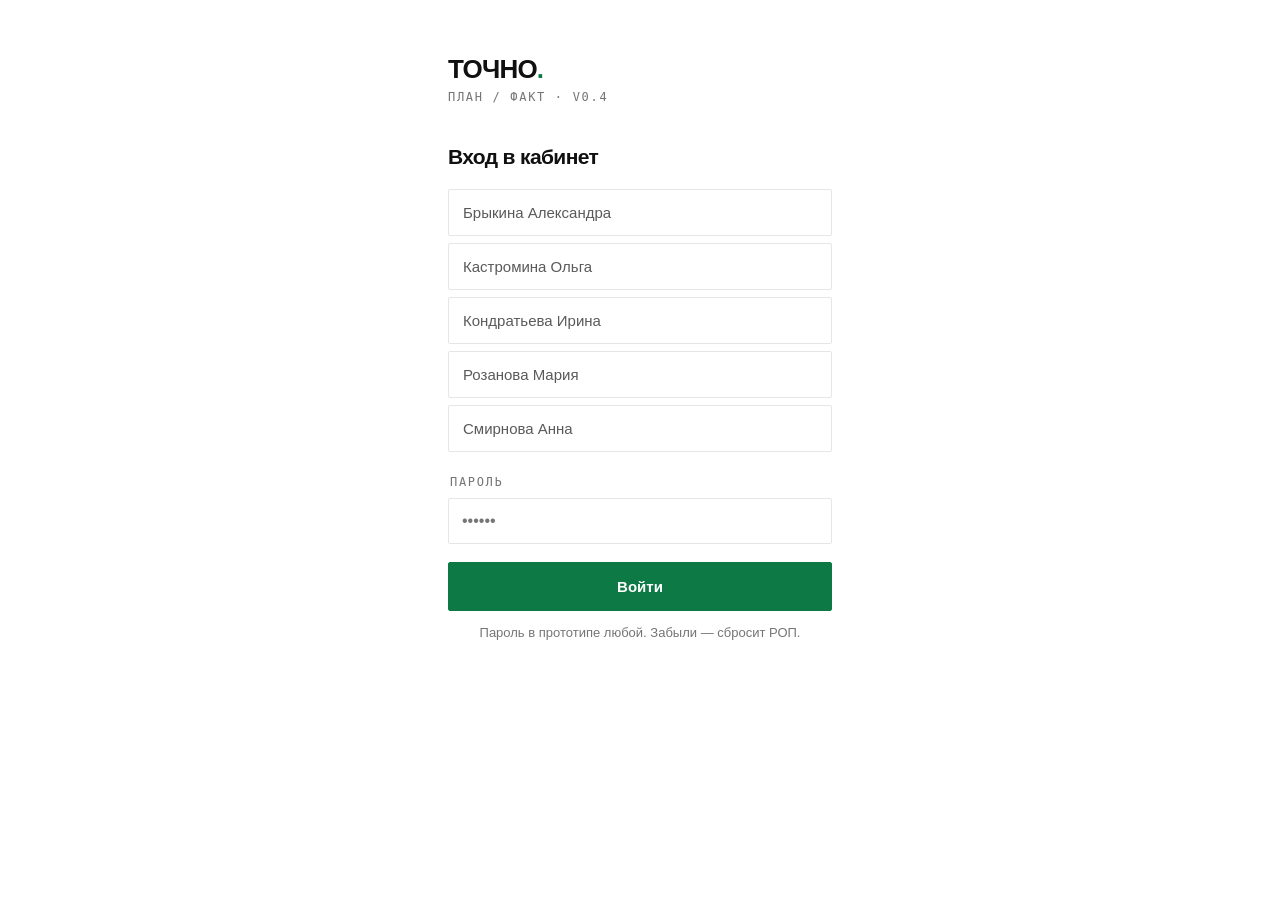
==== agent.html @ 998774cd "Update agent.html" ====
<!DOCTYPE html>
<html lang="ru">
<head>
<meta charset="utf-8">
<meta name="viewport" content="width=device-width, initial-scale=1, viewport-fit=cover">
<meta name="color-scheme" content="light">
<meta http-equiv="Cache-Control" content="no-store, no-cache, must-revalidate">
<title>ТОЧНО. — Кабинет агента</title>
<style>
:root{
  color-scheme:light;
  --ink:#101010; --ink-2:#5A5A5A; --mute:#757575;
  --line:#E6E6E6; --paper:#FFFFFF; --card:#FFFFFF;
  --surface:#FAFAFA; --surface-2:#F0F0F0;
  --dot:#0D7A46; --on-dot:#FFFFFF; --star:#8A6100; --red:#B3261E;
}
*{box-sizing:border-box;-webkit-tap-highlight-color:transparent}
html,body{margin:0;background:var(--paper);color:var(--ink);
  font-family:-apple-system,BlinkMacSystemFont,"SF Pro Text","Segoe UI",Roboto,"Helvetica Neue",Arial,sans-serif;
  font-size:16px;line-height:1.55}
button{font-family:inherit}
.app{max-width:560px;margin:0 auto;padding:14px 14px 150px}

.login{max-width:420px;margin:0 auto;padding:56px 18px}
.login .mark{font-size:26px;font-weight:600;letter-spacing:-.03em;margin-bottom:6px}
.login .mark i{font-style:normal;color:var(--dot)}
.login .sub{font-family:ui-monospace,Menlo,monospace;font-size:12px;letter-spacing:.14em;text-transform:uppercase;color:var(--mute);margin-bottom:34px}
.login h2{font-size:21px;letter-spacing:-.03em;margin:0 0 16px}
.pick{width:100%;text-align:left;background:var(--card);border:1px solid var(--line);border-radius:2px;padding:14px;margin-bottom:7px;font-size:15px;color:var(--ink-2)}
.pick.on{border-color:var(--dot);border-width:2px;color:var(--ink);font-weight:600}
.note{font-size:13px;color:var(--mute);margin-top:12px;text-align:center}

.hdr{padding-bottom:12px;border-bottom:2px solid var(--ink);margin-bottom:14px}
.hdr .row{display:flex;justify-content:space-between;align-items:flex-start;gap:12px}
.mark{font-size:20px;font-weight:600;letter-spacing:-.03em;line-height:1}
.mark i{font-style:normal;color:var(--dot)}
.mark small{display:block;font-family:ui-monospace,Menlo,monospace;font-size:10px;letter-spacing:.12em;text-transform:uppercase;color:var(--mute);font-weight:400;margin-top:5px}
.who{text-align:right}
.who b{display:block;font-size:14px;font-weight:600}
.who span{font-family:ui-monospace,Menlo,monospace;font-size:11px;color:var(--mute)}

.submit{width:100%;margin-top:12px;background:var(--dot);color:var(--on-dot);border:0;border-radius:2px;padding:15px;font-size:16px;font-weight:600;letter-spacing:-.01em;display:flex;align-items:center;justify-content:center;gap:9px}
.submit[disabled]{background:var(--surface-2);color:var(--mute)}
.status{margin-top:8px;display:flex;align-items:center;gap:8px;font-size:13.5px;color:var(--ink-2)}
.dotmark{width:9px;height:9px;border-radius:50%;flex:none}
.dotmark.ok{background:var(--dot)} .dotmark.wait{background:var(--star)} .dotmark.no{background:var(--red)} .dotmark.none{background:var(--line)}

.card{background:var(--card);border:1px solid var(--line);border-radius:2px;padding:13px;margin-bottom:12px}
.card .t{font-family:ui-monospace,Menlo,monospace;font-size:12px;letter-spacing:.14em;text-transform:uppercase;color:var(--mute);margin-bottom:10px}
.norms{display:grid;grid-template-columns:repeat(3,1fr);gap:7px}
.norms button{background:var(--surface);border:1px solid var(--line);border-radius:2px;padding:9px 5px;text-align:center;color:inherit}
.norms b{display:block;font-size:17px;font-weight:600;letter-spacing:-.03em}
.norms b.good{color:var(--dot)}
.norms span{font-family:ui-monospace,Menlo,monospace;font-size:10px;letter-spacing:.06em;text-transform:uppercase;color:var(--mute)}
.bar{height:6px;background:var(--surface-2);overflow:hidden;margin:8px 0 4px}
.bar i{display:block;height:100%;background:var(--dot)}
.kv{display:flex;justify-content:space-between;gap:10px;font-size:14.5px;color:var(--ink-2);padding:7px 0;border-bottom:1px solid var(--line)}
.kv:last-child{border-bottom:0}
.kv b{color:var(--ink);text-align:right;white-space:nowrap;font-weight:600}
.kv b.g{color:var(--dot)} .kv b.r{color:var(--red)} .kv b.s{color:var(--star)}

.sec{font-family:ui-monospace,Menlo,monospace;font-size:12px;letter-spacing:.14em;text-transform:uppercase;color:var(--mute);margin:18px 2px 8px}
.item{width:100%;text-align:left;background:var(--card);border:1px solid var(--line);border-radius:2px;padding:12px 13px;margin-bottom:8px;display:flex;gap:12px;align-items:center;color:inherit}
.item.done{background:var(--surface)}
.item.alert{border-color:var(--red)}
.item .ic{width:44px;height:44px;flex:none;border-radius:2px;background:var(--surface);display:flex;align-items:center;justify-content:center;color:var(--dot)}
.item .tx{flex:1;min-width:0}
.item .tp{font-family:ui-monospace,Menlo,monospace;font-size:11px;letter-spacing:.08em;text-transform:uppercase;color:var(--mute)}
.item .nm{font-size:15px;font-weight:600;white-space:nowrap;overflow:hidden;text-overflow:ellipsis}
.item .sub{font-size:13.5px;color:var(--ink-2);white-space:nowrap;overflow:hidden;text-overflow:ellipsis}
.item .rt{font-size:13px;font-weight:600;flex:none;text-align:right;max-width:40%}
.rt.ok{color:var(--dot)} .rt.mv{color:var(--star)} .rt.no{color:var(--red)} .rt.wait{color:var(--mute);font-weight:400}
.add{width:100%;background:transparent;border:1.5px dashed var(--line);color:var(--mute);border-radius:2px;padding:13px;font-size:14.5px;font-weight:600;margin-bottom:8px}
.add.solid{border-style:solid;border-color:var(--ink);color:var(--ink)}
.hint{font-size:13.5px;color:var(--mute);margin:2px 4px 12px}

.bottom{position:fixed;left:0;right:0;bottom:0;z-index:10;background:var(--paper);border-top:1px solid var(--line)}
.bottom .in{max-width:560px;margin:0 auto;padding:8px 10px calc(8px + env(safe-area-inset-bottom))}
.nav{display:flex;gap:2px}
.nav button{flex:1;background:none;border:0;color:var(--mute);font-size:11px;padding:6px 2px}
.nav button b{display:flex;justify-content:center;margin-bottom:3px;font-weight:400}
.nav button.on{color:var(--dot);font-weight:600}

.ovl{position:fixed;inset:0;background:rgba(0,0,0,.4);display:none;align-items:flex-end;z-index:40}
.ovl.on{display:flex}
.sheet{background:var(--paper);width:100%;max-width:560px;margin:0 auto;border-radius:2px 2px 0 0;padding:16px 14px calc(20px + env(safe-area-inset-bottom));max-height:92vh;overflow-y:auto}
.sheet h3{margin:0 0 3px;font-size:19px;letter-spacing:-.03em}
.sh{font-family:ui-monospace,Menlo,monospace;font-size:12px;letter-spacing:.14em;text-transform:uppercase;color:var(--mute);margin-bottom:14px}
.wiz{position:fixed;inset:0;background:var(--paper);z-index:30;display:none;overflow-y:auto}
.wiz.on{display:block}
.wiz .in{max-width:560px;margin:0 auto;padding:16px 14px 120px}
.wtitle{font-size:22px;letter-spacing:-.03em;margin:0 0 4px;font-weight:600}
.steps{display:flex;gap:5px;margin-bottom:16px}
.steps div{flex:1;height:4px;background:var(--surface-2)}
.steps div.on{background:var(--dot)}
.wizbar{position:fixed;left:0;right:0;bottom:0;background:var(--paper);border-top:1px solid var(--line);padding:12px 14px calc(12px + env(safe-area-inset-bottom))}
.wizbar .in{max-width:560px;margin:0 auto;display:flex;gap:8px}
.wizbar button{flex:1;border-radius:2px;padding:15px;font-size:15px;font-weight:600;border:1px solid var(--line);background:var(--card);color:var(--ink-2)}
.wizbar button.pri{background:var(--dot);color:var(--on-dot);border-color:var(--dot);flex:2}

.lbl{font-family:ui-monospace,Menlo,monospace;font-size:12px;letter-spacing:.14em;text-transform:uppercase;color:var(--mute);margin:14px 2px 6px}
.chips{display:flex;flex-wrap:wrap;gap:6px}
.chip{background:var(--card);border:1px solid var(--line);border-radius:2px;padding:12px 13px;font-size:15px;color:var(--ink-2);flex:1 1 auto;min-width:calc(33% - 6px);display:flex;align-items:center;justify-content:center;gap:7px}
.chip.on{background:var(--ink);color:var(--paper);border-color:var(--ink);font-weight:600}
.chip.on.g{background:var(--dot);color:var(--on-dot);border-color:var(--dot)}
.chip.on.r{background:var(--red);color:#fff;border-color:var(--red)}
.chip.on.s{background:var(--star);color:#fff;border-color:var(--star)}
.chip.half{min-width:calc(50% - 6px)}
input,textarea{width:100%;background:var(--card);border:1px solid var(--line);border-radius:2px;padding:13px;font-size:16px;font-family:inherit;color:var(--ink)}
input[type=date],input[type=time]{padding:11px 12px;min-height:48px;-webkit-appearance:none;appearance:none;text-align:left}
textarea{min-height:70px;resize:vertical}
.row2{display:grid;grid-template-columns:1fr 1fr;gap:8px}
.sbtn{display:flex;gap:8px;margin-top:18px}
.sbtn button{flex:1;border-radius:2px;padding:15px;font-size:15px;font-weight:600;border:1px solid var(--line);background:var(--card);color:var(--ink-2)}
.sbtn button.pri{background:var(--dot);color:var(--on-dot);border-color:var(--dot)}
.big{font-size:34px;font-weight:600;letter-spacing:-.03em;line-height:1.05}
.big small{display:block;font-size:13.5px;font-weight:400;color:var(--ink-2);letter-spacing:0;margin-top:6px}
.foot{margin-top:22px;padding-top:12px;border-top:1px solid var(--line);font-size:12.5px;color:var(--mute);text-align:center}
.foot button{background:none;border:0;color:var(--mute);font-family:ui-monospace,Menlo,monospace;font-size:11px;text-decoration:underline;padding:6px}
</style>
</head>
<body>
<div id="root"></div>
<div class="ovl" id="ovl" onclick="if(event.target===this)closeSheet()"><div class="sheet" id="sheet"></div></div>
<div class="wiz" id="wiz"><div class="in" id="wizin"></div><div class="wizbar"><div class="in" id="wizbar"></div></div></div>

<script>
/* ================= иконки ================= */
var IC={
list:'<rect x="4" y="3" width="16" height="18" rx="1.5"/><path d="M8 8h8M8 12h8M8 16h5"/>',
chart:'<path d="M4 20h16"/><path d="M7.5 20v-5M12 20v-9M16.5 20v-6"/>',
home:'<path d="M4 11 12 4l8 7"/><path d="M6.5 10v10h11V10"/>',
search:'<circle cx="10.5" cy="10.5" r="6.5"/><path d="M15.5 15.5 20 20"/>',
money:'<rect x="3" y="6" width="18" height="12" rx="1.5"/><circle cx="12" cy="12" r="2.5"/>',
doc:'<path d="M6 3h8l4 4v14H6z"/><path d="M14 3v4h4"/><path d="M9 13h6M9 17h4"/>',
meet:'<circle cx="8" cy="8.5" r="2.5"/><circle cx="16" cy="8.5" r="2.5"/><path d="M3.5 19a4.5 4.5 0 0 1 9 0"/><path d="M11.5 19a4.5 4.5 0 0 1 9 0"/>',
screen:'<rect x="3" y="4" width="18" height="12" rx="1.5"/><path d="M9 20h6M12 16v4"/>',
target:'<circle cx="12" cy="12" r="8"/><circle cx="12" cy="12" r="3.5"/><path d="M12 12h.01"/>',
past:'<path d="M3.8 12a8.2 8.2 0 1 0 2.6-6"/><path d="M3.5 3.5v4.2h4.2"/><path d="M12 8v4.4l3 1.8"/>',
future:'<rect x="3" y="5" width="18" height="16" rx="1.5"/><path d="M3 10h18M8 3v4M16 3v4"/><path d="M9.5 15.5h5.5m-2-2.2 2.2 2.2-2.2 2.2"/>',
send:'<path d="M20.5 3.5 3.5 10.8l7 2.9 2.9 7z"/><path d="M20.5 3.5 10.5 13.7"/>',
pin:'<path d="M9 3h6l-1 5.2 3 2.8v2H7v-2l3-2.8z"/><path d="M12 13v8"/>',
ok:'<path d="M5 12.5l4.5 4.5L19 7.5"/>',
alert:'<circle cx="12" cy="12" r="8.5"/><path d="M12 7.5v5.5M12 16.5v.01"/>',
week:'<rect x="3" y="4" width="18" height="17" rx="1.5"/><path d="M3 9h18M8 2v4M16 2v4M7 13h4M7 17h8"/>',
plus:'<path d="M12 5v14M5 12h14"/>'
};
function ic(n,s){ s=s||26; return '<svg viewBox="0 0 24 24" width="'+s+'" height="'+s+'" fill="none" stroke="currentColor" stroke-width="2" stroke-linecap="round" stroke-linejoin="round" style="display:block">'+(IC[n]||'')+'</svg>'; }

/* ================= хранилище ================= */
var KEY='topf-agent-v4', mem=null;
function save(){ var s=JSON.stringify(state); try{ localStorage.setItem(KEY,s);}catch(e){ mem=s; } }
function load(){ var s=null; try{ s=localStorage.getItem(KEY);}catch(e){ s=mem; } if(!s)s=mem;
  if(!s) return null; try{ return JSON.parse(s);}catch(e){ return null; } }

/* ================= справочники ================= */
var STAFF=['Брыкина Александра','Кастромина Ольга','Кондратьева Ирина','Розанова Мария','Смирнова Анна'];
var TYPES=[
 {k:'pokaz', n:'Показ',    ic:'home',   cl:'buyer'},
 {k:'ocenka',n:'Оценка',   ic:'search', cl:'seller'},
 {k:'vstr',  n:'Встреча',  ic:'meet',   cl:'buyer'},
 {k:'pd',    n:'Задаток',  ic:'money',  cl:'any',  money:true},
 {k:'rekl',  n:'В рекламу',ic:'screen', cl:'seller'},
 {k:'od',    n:'Договор',  ic:'doc',    cl:'any',  money:true}
];
var NORMKEYS=[{k:'pd',label:'задаток'},{k:'pokaz',label:'показы'},{k:'ocenka',label:'оценки'},
              {k:'rekl',label:'реклама'},{k:'vstr',label:'встречи'},{k:'leads',label:'заявки'}];
var REASONS=['Клиент перенёс','Клиент не на связи','Собственник отказал','Не успел(а)','Ушли мимо','Ипотека не одобрена'];
function T(k){ for(var i=0;i<TYPES.length;i++) if(TYPES[i].k===k) return TYPES[i]; return TYPES[0]; }

/* ================= даты ================= */
function iso(d){ return d.toISOString().slice(0,10); }
function plus(n){ return iso(new Date(Date.now()+n*864e5)); }
var MN=['янв','фев','мар','апр','мая','июн','июл','авг','сен','окт','ноя','дек'];
var WD=['вс','пн','вт','ср','чт','пт','сб'];
function ru(d){ var p=String(d).split('-'); return parseInt(p[2],10)+' '+MN[parseInt(p[1],10)-1]; }
function rud(d){ var dt=new Date(d+'T00:00:00'); return WD[dt.getDay()]+', '+ru(d); }
function money(n){ return Number(n||0).toLocaleString('ru-RU')+' ₽'; }
function esc(s){ return String(s==null?'':s).replace(/[<>&]/g,function(c){return {'<':'&lt;','>':'&gt;','&':'&amp;'}[c];}); }
function weekLabel(){ var d=new Date(), day=(d.getDay()+6)%7; return 'Неделя с '+ru(plus(-day)); }

/* ================= данные ================= */
function seed(){
  var t=iso(new Date()), y=plus(-1);
  return {
    user:null, date:t, dateY:y, seq:100,
    norm:{pd:1,pokaz:5,ocenka:4,rekl:2,vstr:4,leads:6},
    monthNorm:{pokaz:20,ocenka:16,rekl:6},
    tasks:[
      {id:1,type:'pokaz', obj:'Строителей 11', cl:'Кондрева', clt:'buyer', date:y,       time:'18:00', status:'done'},
      {id:2,type:'pokaz', obj:'Попова 72',     cl:'Кондрева', clt:'buyer', date:y,       time:'19:00', status:null},
      {id:3,type:'ocenka',obj:'Ладожская 35',  cl:'Роза',     clt:'seller',date:y,       time:'13:00', status:null},
      {id:4,type:'rekl',  obj:'Мира 45',       cl:'Сомов',    clt:'seller',date:y,       time:'',      status:null},
      {id:5,type:'vstr',  obj:'Офис',          cl:'Юлия',     clt:'buyer', date:y,       time:'16:00', status:null},
      {id:6,type:'pokaz', obj:'Онежская 19',   cl:'Юлия',     clt:'buyer', date:t,       time:'12:00', status:null},
      {id:7,type:'ocenka',obj:'Тепличная 4',   cl:'Маргарита',clt:'seller',date:t,       time:'16:00', status:null},
      {id:8,type:'pokaz', obj:'Строителей 68а',cl:'Пётр',     clt:'buyer', date:plus(1), time:'11:00', status:null},
      {id:9,type:'pd',    obj:'Тепличная 4',   cl:'Маргарита',clt:'buyer', date:plus(2), time:'15:00', sum:105000, status:null}
    ],
    ropTasks:[
      {id:21,text:'Разобрать портфель',date:t,done:null,why:''},
      {id:22,text:'Сделать предложение по цене Маргарите',date:t,done:null,why:''}
    ],
    leadsY:null,
    weekDone:{pokaz:4,ocenka:1,rekl:1,vstr:1,pd:0,leads:5},
    fc:{week:weekLabel(),items:[{id:31,obj:'Строителей 11',cl:'Кондрева',sum:105000}],sent:false},
    reports:[
      {date:plus(-1),label:'Вчера',        kind:'day', status:'accepted',plan:5,fact:4,leads:5},
      {date:plus(-2),label:'Позавчера',    kind:'day', status:'extra',   plan:6,fact:6,leads:7,note:'Принят с задачей: разобрать портфель'},
      {date:plus(-4),label:'Пт – сб – вс', kind:'day', status:'accepted',plan:9,fact:7,leads:11},
      {date:plus(-7),label:'Прошлая неделя',kind:'week',status:'auto',
       w:{pd:'1/1',pokaz:'12/5',ocenka:'3/4',rekl:'2/2',vstr:'5/4',leads:'24/6'}}
    ],
    today:{sent:false,status:null,at:null},
    month:{pokaz:14,ocenka:5,rekl:3,vstr:6,pd:2,leads:22,comm:320000}
  };
}
var state=load()||seed();
(function migrate(){
  var d=seed();
  for(var k in d){ if(typeof state[k]==='undefined') state[k]=d[k]; }
  if(state.date!==iso(new Date())){ var u=state.user; state=seed(); state.user=u; }
  save();
})();

/* ================= выборки ================= */
function byDate(d){ var o=[]; for(var i=0;i<state.tasks.length;i++) if(state.tasks[i].date===d) o.push(state.tasks[i]); return o; }
function futureTasks(){ var o=[]; for(var i=0;i<state.tasks.length;i++) if(state.tasks[i].date>state.date) o.push(state.tasks[i]);
  o.sort(function(a,b){ return a.date<b.date?-1:1; }); return o; }
function task(id){ for(var i=0;i<state.tasks.length;i++) if(state.tasks[i].id===id) return state.tasks[i]; return null; }
function yestLeft(){ var n=0,y=byDate(state.dateY); for(var i=0;i<y.length;i++) if(!y[i].status) n++; return n; }
function weekCount(k){
  var n=state.weekDone[k]||0, d=byDate(state.dateY).concat(byDate(state.date));
  for(var i=0;i<d.length;i++) if(d[i].type===k&&d[i].status==='done') n++;
  return n;
}
function weekLeads(){ return (state.weekDone.leads||0)+(state.leadsY||0); }

/* ================= рендер ================= */
var nav='today', pickName=null, meMode='month';
function render(){
  try{ draw(); }catch(e){
    document.getElementById('root').innerHTML='<div class="app"><div class="card"><div class="t">Что-то пошло не так</div>'+
      '<p style="font-size:14px">Похоже, сохранились данные прошлой версии.</p>'+
      '<button class="add" onclick="hardReset()">Очистить и открыть заново</button>'+
      '<div class="hint">'+esc(e.message)+'</div></div></div>';
  }
}
function hardReset(){ try{ localStorage.removeItem(KEY);}catch(e){} mem=null; state=seed(); save(); location.reload(); }
function draw(){
  var r=document.getElementById('root');
  if(!state.user){ r.innerHTML=loginHTML(); return; }
  var body = nav==='today'? todayHTML()
           : nav==='yest' ? yestHTML()
           : nav==='past' ? pastHTML()
           : nav==='fut'  ? futHTML()
           : nav==='fc'   ? fcHTML()
           : meHTML();
  r.innerHTML='<div class="app">'+hdrHTML()+body+
    '<div class="foot">ТОЧНО. · кабинет агента v0.4 · прототип<br>Данные хранятся только на этом устройстве.<br>'+
    '<button onclick="resetAll()">сбросить и начать заново</button></div></div>'+navHTML();
}
function navHTML(){
  var t=(nav==='yest'?'today':nav);
  return '<div class="bottom"><div class="in"><div class="nav">'+
    nb(t,'today','list','Сегодня')+nb(t,'past','past','Прошлое')+nb(t,'fut','future','Будущее')+
    nb(t,'fc','target','Прогноз')+nb(t,'me','chart','Моё')+'</div></div></div>';
}
function nb(cur,k,i,n){ return '<button class="'+(cur===k?'on':'')+'" onclick="go(\''+k+'\')"><b>'+ic(i,24)+'</b>'+n+'</button>'; }
function go(k){ nav=k; render(); }

function hdrHTML(){
  var st=state.today;
  var h='<div class="hdr"><div class="row">'+
    '<div class="mark">ТОЧНО<i>.</i><small>план / факт · v0.4</small></div>'+
    '<div class="who"><b>'+esc(state.user)+'</b><span>'+rud(state.date)+'</span></div></div>';
  if(!st.sent){
    h+='<button class="submit" onclick="openWiz()">'+ic('send',20)+'Сдать план и факт</button>'+
       '<div class="status"><span class="dotmark none"></span>Не сдан · срок до 10:00</div>';
  } else {
    var m={sent:['wait','Сдан в '+st.at+' · ждёт приёмки РОПа'],
           accepted:['ok','Принят РОПом'],
           extra:['wait','Принят с дополнительными задачами'],
           rejected:['no','Не принят — нужны правки']};
    var s=m[st.status]||m.sent;
    h+='<button class="submit" disabled>'+ic('ok',20)+'План и факт сданы</button>'+
       '<div class="status"><span class="dotmark '+s[0]+'"></span>'+s[1]+
       '<button style="background:none;border:0;color:var(--mute);text-decoration:underline;font-size:12px;padding:0 0 0 6px" onclick="cycleStatus()">демо</button></div>';
  }
  return h+'</div>';
}
function cycleStatus(){
  var o=['sent','accepted','extra','rejected'], i=o.indexOf(state.today.status);
  state.today.status=o[(i+1)%o.length]; save(); render();
}

function loginHTML(){
  var h='<div class="login"><div class="mark">ТОЧНО<i>.</i></div><div class="sub">план / факт · v0.4</div><h2>Вход в кабинет</h2>';
  for(var i=0;i<STAFF.length;i++)
    h+='<button class="pick'+(pickName===STAFF[i]?' on':'')+'" onclick="pickName=\''+STAFF[i]+'\';render()">'+STAFF[i]+'</button>';
  h+='<div class="lbl">Пароль</div><input type="password" id="pw" placeholder="••••••">'+
     '<div class="sbtn"><button class="pri" onclick="doLogin()">Войти</button></div>'+
     '<div class="note">Пароль в прототипе любой. Забыли — сбросит РОП.</div></div>';
  return h;
}
function doLogin(){
  var pw=document.getElementById('pw');
  if(!pickName){ alert('Выберите себя из списка'); return; }
  if(!pw.value){ alert('Введите пароль'); return; }
  state.user=pickName; save(); render();
}

/* ================= СЕГОДНЯ ================= */
function todayHTML(){
  var h='<div class="card"><div class="t">Норма недели · задаёт РОП</div><div class="norms">';
  for(var i=0;i<NORMKEYS.length;i++){
    var k=NORMKEYS[i].k, done=(k==='leads'?weekLeads():weekCount(k)), need=state.norm[k];
    h+='<button onclick="openNorm(\''+k+'\')"><b class="'+(done>=need?'good':'')+'">'+done+'/'+need+'</b><span>'+NORMKEYS[i].label+'</span></button>';
  }
  h+='</div><div class="hint" style="margin:9px 0 0">Тап по цифре — что засчитано и что запланировано. Больше нормы — хорошо.</div></div>';

  var left=yestLeft();
  h+='<button class="item'+(left?' alert':'')+'" onclick="go(\'yest\')">'+
     '<div class="ic"'+(left?' style="color:var(--red)"':'')+'>'+ic(left?'alert':'ok')+'</div><div class="tx">'+
     '<div class="tp">вчера · '+rud(state.dateY)+'</div>'+
     '<div class="nm">'+(left?'Не отмечено дел: '+left:'Все дела отмечены')+'</div>'+
     '<div class="sub">'+(left?'нужно перед сдачей':'можно добавить то, что было вне плана')+'</div></div>'+
     '<span class="rt '+(left?'no':'ok')+'">открыть</span></button>';

  if(state.ropTasks.length){
    h+='<div class="sec">Задачи от РОПа</div>';
    for(var j=0;j<state.ropTasks.length;j++){ var rt=state.ropTasks[j];
      var right=rt.done===null?'<span class="rt wait">отметить</span>':(rt.done?'<span class="rt ok">сделано</span>':'<span class="rt no">не сделано</span>');
      h+='<button class="item'+(rt.done!==null?' done':'')+'" onclick="openRop('+rt.id+')"><div class="ic">'+ic('pin')+'</div>'+
         '<div class="tx"><div class="tp">от РОПа</div><div class="nm" style="white-space:normal">'+esc(rt.text)+'</div>'+
         (rt.why?'<div class="sub">'+esc(rt.why)+'</div>':'')+'</div>'+right+'</button>';
    }
  }

  h+='<div class="sec">Сегодня · '+rud(state.date)+'</div>';
  var t=byDate(state.date);
  for(var m=0;m<t.length;m++) h+=itemHTML(t[m],'today');
  if(!t.length) h+='<div class="hint">На сегодня пусто.</div>';
  h+='<button class="add solid" onclick="openAdd(state.date)">+ Добавить дело</button>'+
     '<button class="add" onclick="openVague()">Назначить новое · без адреса</button>'+
     '<div class="hint">«Назначить новое» — когда знаете, что будет показ или оценка, но объект и клиент ещё не определены.</div>';
  return h;
}

function itemHTML(it,mode){
  var t=T(it.type), sub=[];
  if(it.cl) sub.push(it.cl+(it.clt?' · '+(it.clt==='buyer'?'покупатель':'продавец'):''));
  if(it.time) sub.push(it.time);
  if(it.sum) sub.push(money(it.sum));
  if(it.vague) sub.push('без адреса');
  var right = mode==='fut' ? '<span class="rt wait">'+ru(it.date)+(it.time?' · '+it.time:'')+'</span>'
            : (it.status?statusView(it):'<span class="rt wait">отметить</span>');
  return '<button class="item'+(it.status?' done':'')+'" onclick="openTask('+it.id+')"><div class="ic">'+ic(t.ic)+'</div>'+
    '<div class="tx"><div class="tp">'+t.n+(it.star?' · вне плана':'')+'</div>'+
    '<div class="nm">'+esc(it.obj||'без адреса')+'</div>'+
    (sub.length?'<div class="sub">'+esc(sub.join(' · '))+'</div>':'')+'</div>'+right+'</button>';
}
function statusView(it){
  if(it.status==='done')   return '<span class="rt ok">сделано</span>';
  if(it.status==='cancel') return '<span class="rt no">отмена</span>';
  if(it.status==='none')   return '<span class="rt no">не назначено</span>';
  return '<span class="rt wait">отметить</span>';
}

/* ================= ВЧЕРА ================= */
function yestHTML(){
  var y=byDate(state.dateY), done=y.length-yestLeft();
  var h='<div class="card"><div class="t">Факт за вчера · '+rud(state.dateY)+'</div>'+
    '<div class="kv"><span>Отмечено</span><b>'+done+' из '+y.length+'</b></div></div>';
  for(var i=0;i<y.length;i++) h+=itemHTML(y[i],'today');
  h+='<button class="add solid" onclick="openAdd(state.dateY,true)">+ Что было вне плана</button>'+
     '<div class="hint">Дела, которых не было в плане, добавляются сюда и засчитываются в норму.</div>'+
     '<button class="add" onclick="go(\'today\')">← Вернуться в сегодня</button>';
  return h;
}

/* ================= ПРОШЛОЕ ================= */
function pastHTML(){
  var h='<div class="hint" style="margin:4px 4px 14px">Сданные отчёты. Правке не подлежат. Пятница закрывается вместе с выходными и сдаётся в понедельник до 10:00.</div>';
  for(var i=0;i<state.reports.length;i++){ var r=state.reports[i];
    if(r.kind==='week'){
      h+='<button class="item" onclick="openReport('+i+')"><div class="ic">'+ic('week')+'</div><div class="tx">'+
         '<div class="tp">итог недели · собран автоматически</div><div class="nm">'+esc(r.label)+'</div>'+
         '<div class="sub">задаток '+r.w.pd+' · показы '+r.w.pokaz+' · оценки '+r.w.ocenka+'</div></div>'+
         '<span class="rt ok">'+pct(r.w.pokaz)+'</span></button>';
    } else {
      var st={accepted:['ok','принят'],extra:['mv','с задачами'],rejected:['no','не принят'],sent:['wait','ждёт']}[r.status]||['wait','—'];
      h+='<button class="item" onclick="openReport('+i+')"><div class="ic">'+ic('ok')+'</div><div class="tx">'+
         '<div class="tp">'+ru(r.date)+'</div><div class="nm">'+esc(r.label)+'</div>'+
         '<div class="sub">план '+r.plan+' · факт '+r.fact+' · заявок '+r.leads+'</div></div>'+
         '<span class="rt '+st[0]+'">'+st[1]+'</span></button>';
    }
  }
  return h;
}
function pct(s){ var p=String(s).split('/'); return Math.round(p[0]/p[1]*100)+'%'; }
function openReport(i){
  var r=state.reports[i], h='<h3>'+esc(r.label)+'</h3><div class="sh">'+(r.kind==='week'?'итог недели':ru(r.date))+'</div>';
  if(r.kind==='week'){
    h+='<div class="card">';
    for(var j=0;j<NORMKEYS.length;j++){ var k=NORMKEYS[j].k, v=r.w[k]||'—', p=String(v).split('/');
      h+='<div class="kv"><span>'+NORMKEYS[j].label+'</span><b class="'+(Number(p[0])>=Number(p[1])?'g':'r')+'">'+v+' · '+pct(v)+'</b></div>'; }
    h+='</div><div class="hint">Свод собрался сам в понедельник в 10:00, после чего счётчик недели обнулился.</div>';
  } else {
    h+='<div class="card"><div class="kv"><span>План</span><b>'+r.plan+'</b></div>'+
       '<div class="kv"><span>Факт</span><b>'+r.fact+'</b></div>'+
       '<div class="kv"><span>Заявок</span><b>'+r.leads+'</b></div>'+
       '<div class="kv"><span>Статус</span><b>'+({accepted:'принят',extra:'принят с задачами',rejected:'не принят'}[r.status]||'ждёт приёмки')+'</b></div></div>';
    if(r.note) h+='<div class="hint">'+esc(r.note)+'</div>';
    h+='<div class="hint">Отчёт закрыт для правок.</div>';
  }
  h+='<div class="sbtn"><button onclick="closeSheet()">Закрыть</button></div>';
  sheet(h);
}

/* ================= БУДУЩЕЕ ================= */
function futHTML(){
  var f=futureTasks(), h='<div class="hint" style="margin:4px 4px 14px">Всё, что назначено не на сегодня. В нужный день дело само окажется в списке дня.</div>', cur='';
  for(var i=0;i<f.length;i++){
    if(f[i].date!==cur){ cur=f[i].date; h+='<div class="sec">'+rud(cur)+'</div>'; }
    h+=itemHTML(f[i],'fut');
  }
  if(!f.length) h+='<div class="hint">Пока ничего не назначено вперёд.</div>';
  h+='<button class="add solid" onclick="openAdd(plus(1))">+ Назначить на дату</button>';
  return h;
}

/* ================= ПРОГНОЗ ================= */
function fcSum(){ var s=0; for(var i=0;i<state.fc.items.length;i++) s+=Number(state.fc.items[i].sum||0); return s; }
function fcHTML(){
  var h='<div class="card"><div class="t">'+esc(state.fc.week)+'</div>'+
    '<div class="big">'+money(fcSum())+'<small>прогноз по задаткам · объектов: '+state.fc.items.length+'</small></div>'+
    '<div class="kv" style="margin-top:10px"><span>Норма недели</span><b>'+state.norm.pd+' задаток</b></div>'+
    '<div class="kv"><span>Статус</span><b class="'+(state.fc.sent?'g':'r')+'">'+(state.fc.sent?'сдан РОПу':'не сдан')+'</b></div></div>'+
    '<div class="sec">Объекты в прогнозе</div>';
  for(var j=0;j<state.fc.items.length;j++){ var f=state.fc.items[j];
    h+='<button class="item" onclick="openFc('+f.id+')"><div class="ic">'+ic('target')+'</div><div class="tx">'+
       '<div class="tp">задаток</div><div class="nm">'+esc(f.obj)+'</div><div class="sub">'+esc(f.cl)+'</div></div>'+
       '<span class="rt ok">'+money(f.sum)+'</span></button>';
  }
  if(!state.fc.items.length) h+='<div class="hint">Прогноз пустой. Заполняется в начале недели.</div>';
  h+='<button class="add solid" onclick="openFc(0)">+ Добавить объект</button>'+
     '<div class="hint">Прогноз — не норма, а поимённо: какие объекты рассчитываете закрыть на этой неделе и на какую комиссию.</div>';
  return h;
}
var curFc=null;
function openFc(id){
  curFc = id? null : {id:0,obj:'',cl:'',sum:''};
  if(id) for(var i=0;i<state.fc.items.length;i++) if(state.fc.items[i].id===id) curFc=JSON.parse(JSON.stringify(state.fc.items[i]));
  sheet('<h3>'+(curFc.id?'Объект в прогнозе':'Новый объект')+'</h3><div class="sh">'+esc(state.fc.week)+'</div>'+
    '<div class="lbl">Объект</div><input id="pObj" value="'+esc(curFc.obj)+'" placeholder="Строителей 11">'+
    '<div class="lbl">Клиент</div><input id="pCl" value="'+esc(curFc.cl)+'" placeholder="Кондрева">'+
    '<div class="lbl">Сумма комиссии ₽</div><input type="number" inputmode="numeric" id="pSum" value="'+(curFc.sum||'')+'" placeholder="105000">'+
    '<div class="sbtn"><button onclick="closeSheet()">Отмена</button><button class="pri" onclick="saveFc()">Сохранить</button></div>'+
    (curFc.id?'<button class="add" style="margin-top:9px" onclick="delFc()">Убрать из прогноза</button>':''));
}
function saveFc(){
  var o=document.getElementById('pObj').value,c=document.getElementById('pCl').value,s=document.getElementById('pSum').value;
  if(!o||!s){ alert('Нужны объект и сумма комиссии'); return; }
  if(curFc.id){ for(var i=0;i<state.fc.items.length;i++) if(state.fc.items[i].id===curFc.id) state.fc.items[i]={id:curFc.id,obj:o,cl:c,sum:Number(s)}; }
  else state.fc.items.push({id:++state.seq,obj:o,cl:c,sum:Number(s)});
  save(); closeSheet(); if(document.getElementById('wiz').classList.contains('on')) drawWiz(); else render();
}
function delFc(){
  var n=[]; for(var i=0;i<state.fc.items.length;i++) if(state.fc.items[i].id!==curFc.id) n.push(state.fc.items[i]);
  state.fc.items=n; save(); closeSheet(); if(document.getElementById('wiz').classList.contains('on')) drawWiz(); else render();
}

/* ================= МОЁ ================= */
function meHTML(){
  var mn=state.monthNorm, f=state.month;
  var w={pokaz:weekCount('pokaz'),ocenka:weekCount('ocenka'),rekl:weekCount('rekl'),vstr:weekCount('vstr'),pd:weekCount('pd'),leads:weekLeads()};
  var h='<div class="card"><div class="t">Месяц · обнуляется 1 числа</div>'+
    mrow('Показы',f.pokaz,mn.pokaz)+mrow('Оценки',f.ocenka,mn.ocenka)+mrow('В рекламу',f.rekl,mn.rekl)+
    '<div class="kv"><span>Задатки</span><b>'+f.pd+'</b></div>'+
    '<div class="kv"><span>Подписанная комиссия</span><b>'+money(f.comm)+'</b></div></div>';
  var d = meMode==='month'? f : w;
  h+='<div class="card"><div class="t">Моя воронка</div>'+
    '<div class="chips" style="margin-bottom:10px">'+
    '<button class="chip half'+(meMode==='month'?' on':'')+'" onclick="meMode=\'month\';render()">Месяц</button>'+
    '<button class="chip half'+(meMode==='week'?' on':'')+'" onclick="meMode=\'week\';render()">Неделя</button></div>'+
    '<div class="kv"><span>Заявки</span><b>'+d.leads+'</b></div>'+
    '<div class="kv"><span>Показы</span><b>'+d.pokaz+'</b></div>'+
    '<div class="kv"><span>Оценки</span><b>'+d.ocenka+'</b></div>'+
    '<div class="kv"><span>Встречи</span><b>'+d.vstr+'</b></div>'+
    '<div class="kv"><span>В рекламу</span><b>'+d.rekl+'</b></div>'+
    '<div class="kv"><span>Задатки</span><b class="g">'+d.pd+'</b></div></div>';
  h+='<div class="card"><div class="t">Кабинет</div>'+
    '<div class="kv"><span>Сотрудник</span><b>'+esc(state.user)+'</b></div>'+
    '<div class="kv"><span>Отдел</span><b>№2</b></div></div>'+
    '<button class="add" onclick="logout()">Выйти из кабинета</button>';
  return h;
}
function mrow(n,f,norm){
  var p=Math.round(f/norm*100);
  return '<div class="kv"><span>'+n+'</span><b class="'+(p>=100?'g':'')+'">'+f+' / '+norm+' · '+p+'%</b></div>'+
         '<div class="bar"><i style="width:'+Math.min(p,100)+'%"></i></div>';
}
function logout(){ state.user=null; pickName=null; save(); render(); }

/* ================= раскрытие нормы ================= */
function openNorm(k){
  if(k==='leads'){
    return sheet('<h3>Заявки</h3><div class="sh">неделя · норма '+state.norm.leads+'</div>'+
      '<div class="card"><div class="kv"><span>Пришло за неделю</span><b>'+weekLeads()+'</b></div>'+
      '<div class="kv"><span>Норма</span><b>'+state.norm.leads+'</b></div>'+
      '<div class="kv"><span>За вчера</span><b>'+(state.leadsY===null?'не подтверждено':state.leadsY)+'</b></div></div>'+
      '<div class="hint">Количество заявок за вчера подтверждается при сдаче плана и факта.</div>'+
      '<div class="sbtn"><button onclick="closeSheet()">Закрыть</button></div>');
  }
  var done=weekCount(k), need=state.norm[k], nm='';
  for(var i=0;i<NORMKEYS.length;i++) if(NORMKEYS[i].k===k) nm=NORMKEYS[i].label;
  var h='<h3>'+nm.charAt(0).toUpperCase()+nm.slice(1)+'</h3><div class="sh">неделя · норма '+need+'</div>'+
    '<div class="card"><div class="kv"><span>Сделано</span><b class="'+(done>=need?'g':'')+'">'+done+' из '+need+' · '+Math.round(done/need*100)+'%</b></div>'+
    '<div class="bar"><i style="width:'+Math.min(Math.round(done/need*100),100)+'%"></i></div>'+
    '<div class="kv"><span>Норму задал</span><b>РОП</b></div></div>';
  var dn=[],pl=[];
  for(var j=0;j<state.tasks.length;j++){ var t=state.tasks[j];
    if(t.type!==k) continue;
    if(t.status==='done') dn.push(t); else if(!t.status) pl.push(t);
  }
  h+='<div class="sec">Засчитано</div>';
  if(!dn.length) h+='<div class="hint">Пока ничего.</div>';
  for(var a=0;a<dn.length;a++) h+=miniRow(dn[a],'сделано');
  h+='<div class="sec">Запланировано</div>';
  if(!pl.length) h+='<div class="hint">Ничего не запланировано.</div>';
  for(var b=0;b<pl.length;b++) h+=miniRow(pl[b],ru(pl[b].date));
  h+='<div class="sbtn"><button onclick="closeSheet()">Закрыть</button></div>';
  sheet(h);
}
function miniRow(t,right){
  return '<div class="item"><div class="ic">'+ic(T(t.type).ic,22)+'</div><div class="tx">'+
    '<div class="tp">'+ru(t.date)+'</div><div class="nm">'+esc(t.obj||'без адреса')+'</div></div>'+
    '<span class="rt wait">'+right+'</span></div>';
}

/* ================= отметка дела ================= */
var cur=null,curStatus=null,curReason=null;
function openTask(id){
  cur=task(id); if(!cur) return;
  if(cur.date>state.date) return openAdd(cur.date,false,cur.id);
  curStatus=cur.status||null; curReason=cur.reason||null; drawTask();
}
function drawTask(){
  var t=T(cur.type);
  var h='<h3>'+t.n+' · '+esc(cur.obj||'без адреса')+'</h3><div class="sh">'+rud(cur.date)+(cur.time?' · '+cur.time:'')+'</div>'+
    '<div class="lbl">Что вышло</div><div class="chips">'+
    sb('done','Сделано','g')+sb('move','Перенос','s')+sb('cancel','Отмена','r')+sb('none','Не назначено','r')+'</div>';
  if(curStatus==='move') h+='<div class="lbl">Перенесено на</div><input type="date" id="fDate" value="'+(cur.moveTo||plus(1))+'" min="'+state.date+'">';
  if(curStatus&&curStatus!=='done'){
    h+='<div class="lbl">Причина</div><div class="chips">';
    for(var i=0;i<REASONS.length;i++)
      h+='<button class="chip half'+(curReason===REASONS[i]?' on':'')+'" onclick="curReason=\''+REASONS[i]+'\';drawTask()">'+REASONS[i]+'</button>';
    h+='</div>';
  }
  if(curStatus==='done'&&t.money)
    h+='<div class="lbl">Сумма комиссии · обязательно</div><input type="number" inputmode="numeric" id="fSum" value="'+(cur.sum||'')+'" placeholder="105000">';
  h+='<div class="lbl">Результат</div><textarea id="fNote" placeholder="Планируем задаток в пятницу">'+esc(cur.note)+'</textarea>'+
     '<div class="sbtn"><button onclick="closeSheet()">Отмена</button>'+
     '<button class="pri" onclick="saveTask()"'+(curStatus?'':' disabled')+'>Сохранить</button></div>'+
     '<button class="add" style="margin-top:9px" onclick="openAdd(cur.date,cur.star,cur.id)">Изменить объект и клиента</button>';
  sheet(h);
}
function sb(k,l,c){ return '<button class="chip half'+(curStatus===k?' on '+c:'')+'" onclick="curStatus=\''+k+'\';drawTask()">'+l+'</button>'; }
function saveTask(){
  var s=document.getElementById('fSum');
  if(curStatus==='done'&&T(cur.type).money&&(!s||!s.value)){ alert('Для задатка и договора сумма комиссии обязательна'); return; }
  var n=document.getElementById('fNote'); if(n) cur.note=n.value;
  if(s&&s.value) cur.sum=Number(s.value);
  if(curStatus==='move'){
    var d=document.getElementById('fDate');
    cur.date=d?d.value:plus(1); cur.status=null; cur.reason=curReason;
  } else {
    cur.status=curStatus; cur.reason=(curStatus==='done'?null:curReason);
  }
  save(); closeSheet(); if(document.getElementById('wiz').classList.contains('on')) drawWiz(); else render();
}

/* ================= задача от РОПа ================= */
var curRop=null;
function openRop(id){
  for(var i=0;i<state.ropTasks.length;i++) if(state.ropTasks[i].id===id) curRop=state.ropTasks[i];
  if(!curRop) return;
  sheet('<h3>Задача от РОПа</h3><div class="sh">'+ru(curRop.date)+'</div>'+
    '<div class="card"><div style="font-size:15px">'+esc(curRop.text)+'</div></div>'+
    '<div class="lbl">Выполнено?</div><div class="chips">'+
    '<button class="chip half'+(curRop.done===true?' on g':'')+'" onclick="setRop(true)">Да</button>'+
    '<button class="chip half'+(curRop.done===false?' on r':'')+'" onclick="setRop(false)">Нет</button></div>'+
    (curRop.done===false?'<div class="lbl">Почему не сделано · обязательно</div><textarea id="rWhy" placeholder="Не дозвонился собственнику">'+esc(curRop.why)+'</textarea>':'')+
    '<div class="sbtn"><button onclick="closeSheet()">Закрыть</button><button class="pri" onclick="saveRop()">Сохранить</button></div>');
}
function setRop(v){ curRop.done=v; openRop(curRop.id); }
function saveRop(){
  if(curRop.done===null){ alert('Отметьте да или нет'); return; }
  var w=document.getElementById('rWhy');
  if(curRop.done===false&&(!w||!w.value)){ alert('Напишите, почему не сделано'); return; }
  if(w) curRop.why=w.value;
  save(); closeSheet(); render();
}

/* ================= добавление дела ================= */
var frm={};
function openAdd(date,star,editId){
  frm={id:editId||0,type:'pokaz',obj:'',cl:'',clt:'buyer',date:date||state.date,time:'',sum:'',star:!!star,vague:false};
  if(editId){ var t=task(editId); if(t) frm={id:t.id,type:t.type,obj:t.obj,cl:t.cl,clt:t.clt,date:t.date,time:t.time,sum:t.sum||'',star:!!t.star,vague:!!t.vague}; }
  fixClt(); drawAdd();
}
function openVague(){ frm={id:0,type:'pokaz',obj:'',cl:'',clt:'',date:state.date,time:'',sum:'',star:false,vague:true}; drawAdd(); }
function fixClt(){ var t=T(frm.type); if(t.cl!=='any') frm.clt=t.cl; }
function drawAdd(){
  var t=T(frm.type);
  var h='<h3>'+(frm.id?'Дело':(frm.vague?'Назначить новое':(frm.star?'Дело вне плана':'Новое дело')))+'</h3>'+
    '<div class="sh">'+(frm.vague?'без адреса и клиента':rud(frm.date))+'</div>'+
    '<div class="lbl">Тип</div><div class="chips">';
  for(var i=0;i<TYPES.length;i++)
    h+='<button class="chip half'+(frm.type===TYPES[i].k?' on':'')+'" onclick="grab();frm.type=\''+TYPES[i].k+'\';fixClt();drawAdd()">'+ic(TYPES[i].ic,18)+TYPES[i].n+'</button>';
  h+='</div><div class="row2">'+
     '<div><div class="lbl">Дата</div><input type="date" id="aDate" value="'+frm.date+'"></div>'+
     '<div><div class="lbl">Время</div><input type="time" id="aTime" value="'+(frm.time||'')+'"></div></div>';
  if(!frm.vague){
    h+='<div class="lbl">Объект · адрес</div><input id="aObj" value="'+esc(frm.obj)+'" placeholder="Строителей 11">'+
       '<div class="lbl">Клиент · имя без фамилии</div><input id="aCl" value="'+esc(frm.cl)+'" placeholder="Кондрева">'+
       '<div class="lbl">Тип клиента</div><div class="chips">';
    if(t.cl==='any'){
      h+='<button class="chip half'+(frm.clt==='buyer'?' on':'')+'" onclick="grab();frm.clt=\'buyer\';drawAdd()">Покупатель</button>'+
         '<button class="chip half'+(frm.clt==='seller'?' on':'')+'" onclick="grab();frm.clt=\'seller\';drawAdd()">Продавец</button>';
    } else {
      h+='<button class="chip on">'+(t.cl==='buyer'?'Покупатель':'Продавец')+' · по типу дела</button>';
    }
    h+='</div>';
  }
  if(t.money) h+='<div class="lbl">Комиссия ₽</div><input type="number" inputmode="numeric" id="aSum" value="'+(frm.sum||'')+'" placeholder="105000">';
  h+='<div class="sbtn"><button onclick="closeSheet()">Отмена</button><button class="pri" onclick="saveAdd(0)">Сохранить</button></div>';
  if(!frm.id&&!frm.vague&&frm.type==='pokaz') h+='<button class="add" style="margin-top:9px" onclick="saveAdd(1)">Сохранить и ещё показ этому же клиенту</button>';
  if(frm.id) h+='<button class="add" style="margin-top:9px" onclick="delTask()">Удалить дело</button>';
  sheet(h);
  setTimeout(function(){ var o=document.getElementById('aObj'); if(o&&!frm.obj) o.focus(); },60);
}
function grab(){
  var g=function(id){ var e=document.getElementById(id); return e?e.value:null; }, v;
  if((v=g('aObj'))!==null) frm.obj=v;
  if((v=g('aCl'))!==null) frm.cl=v;
  if((v=g('aTime'))!==null) frm.time=v;
  if((v=g('aSum'))!==null) frm.sum=v;
  if((v=g('aDate'))!==null) frm.date=v;
}
function saveAdd(again){
  grab(); fixClt();
  var t=T(frm.type);
  if(!frm.vague&&!frm.obj){ alert('Укажите адрес объекта'); return; }
  if(!frm.vague&&t.cl==='any'&&!frm.clt){ alert('Выберите: покупатель или продавец'); return; }
  if(t.money&&!frm.vague&&!frm.sum){ alert('Для задатка и договора нужна сумма комиссии'); return; }
  if(frm.id){
    var e=task(frm.id);
    e.type=frm.type; e.obj=frm.obj; e.cl=frm.cl; e.clt=frm.clt; e.date=frm.date; e.time=frm.time;
    if(frm.sum) e.sum=Number(frm.sum);
  } else {
    var it={id:++state.seq,type:frm.type,obj:frm.obj,cl:frm.cl,clt:frm.clt,date:frm.date,time:frm.time,status:null};
    if(frm.sum) it.sum=Number(frm.sum);
    if(frm.star){ it.star=true; it.status='done'; }
    if(frm.vague){ it.vague=true; it.obj=''; it.cl=''; }
    state.tasks.push(it);
  }
  save();
  if(again){
    frm={id:0,type:'pokaz',obj:'',cl:frm.cl,clt:frm.clt,date:frm.date,time:'',sum:'',star:frm.star,vague:false};
    drawAdd(); return;
  }
  closeSheet();
  if(document.getElementById('wiz').classList.contains('on')) drawWiz(); else render();
}
function delTask(){
  if(!confirm('Удалить дело?')) return;
  var n=[]; for(var i=0;i<state.tasks.length;i++) if(state.tasks[i].id!==frm.id) n.push(state.tasks[i]);
  state.tasks=n; save(); closeSheet();
  if(document.getElementById('wiz').classList.contains('on')) drawWiz(); else render();
}

/* ================= мастер сдачи ================= */
var step=0, wLeads='';
function openWiz(){ step=0; wLeads=(state.leadsY===null?'':String(state.leadsY)); drawWiz(); document.getElementById('wiz').classList.add('on'); }
function closeWiz(){ document.getElementById('wiz').classList.remove('on'); render(); }
function drawWiz(){
  var h='<div class="steps">'+[0,1,2,3].map(function(i){ return '<div class="'+(i<=step?'on':'')+'"></div>'; }).join('')+'</div>', bar='';
  if(step===0){
    var y=byDate(state.dateY), left=yestLeft();
    h+='<div class="wtitle">Факт за вчера</div><div class="sh">'+rud(state.dateY)+'</div>';
    for(var i=0;i<y.length;i++) h+=itemHTML(y[i],'today');
    h+='<button class="add solid" onclick="openAdd(state.dateY,true)">+ Что было вне плана</button>';
    if(left) h+='<div class="hint" style="color:var(--red)">Не отмечено дел: '+left+'. Без этого сдать нельзя.</div>';
    bar='<button onclick="closeWiz()">Закрыть</button><button class="pri" onclick="wizNext()">Дальше</button>';
  }
  if(step===1){
    h+='<div class="wtitle">Заявки за вчера</div><div class="sh">сколько пришло</div>'+
       '<div class="card"><div class="kv"><span>Норма недели</span><b>'+state.norm.leads+'</b></div>'+
       '<div class="kv"><span>Уже за неделю</span><b>'+(state.weekDone.leads||0)+'</b></div></div>'+
       '<div class="lbl">Заявок за вчера</div><input type="number" inputmode="numeric" id="wLeads" value="'+wLeads+'" placeholder="0">'+
       '<div class="hint">Это входящий поток, а не ваша работа. Цифра нужна, чтобы считать, сколько заявок дошло до показа.</div>';
    bar='<button onclick="wizBack()">Назад</button><button class="pri" onclick="wizNext()">Дальше</button>';
  }
  if(step===2){
    var t=byDate(state.date);
    h+='<div class="wtitle">План на сегодня</div><div class="sh">'+rud(state.date)+'</div>';
    for(var j=0;j<t.length;j++) h+=itemHTML(t[j],'fut');
    h+='<button class="add solid" onclick="openAdd(state.date)">+ Добавить дело</button>'+
       '<button class="add" onclick="openVague()">Назначить новое · без адреса</button>';
    if(!t.length) h+='<div class="hint" style="color:var(--red)">План пустой. Добавьте хотя бы одно дело.</div>';
    bar='<button onclick="wizBack()">Назад</button><button class="pri" onclick="wizNext()">Дальше</button>';
  }
  if(step===3){
    h+='<div class="wtitle">Прогноз недели</div><div class="sh">'+esc(state.fc.week)+'</div>'+
       '<div class="card"><div class="big">'+money(fcSum())+'<small>по объектам: '+state.fc.items.length+'</small></div></div>';
    for(var w=0;w<state.fc.items.length;w++){ var f=state.fc.items[w];
      h+='<button class="item" onclick="openFc('+f.id+')"><div class="ic">'+ic('target')+'</div><div class="tx">'+
         '<div class="tp">задаток</div><div class="nm">'+esc(f.obj)+'</div><div class="sub">'+esc(f.cl)+'</div></div>'+
         '<span class="rt ok">'+money(f.sum)+'</span></button>';
    }
    h+='<button class="add solid" onclick="openFc(0)">+ Добавить объект</button>'+
       '<div class="hint">Подтвердите прогноз или скорректируйте. В понедельник он обязателен.</div>';
    bar='<button onclick="wizBack()">Назад</button><button class="pri" onclick="wizDone()">Сдать план и факт</button>';
  }
  document.getElementById('wizin').innerHTML=h;
  document.getElementById('wizbar').innerHTML=bar;
}
function wizBack(){ if(step===1){ var e=document.getElementById('wLeads'); if(e) wLeads=e.value; } step--; drawWiz(); }
function wizNext(){
  if(step===0&&yestLeft()){ alert('Отметьте все вчерашние дела'); return; }
  if(step===1){ var e=document.getElementById('wLeads');
    if(!e||e.value===''){ alert('Укажите количество заявок за вчера'); return; } wLeads=e.value; }
  if(step===2&&!byDate(state.date).length){ alert('План на сегодня пустой'); return; }
  step++; drawWiz();
}
function wizDone(){
  state.leadsY=Number(wLeads||0);
  state.fc.sent=true;
  var d=new Date();
  state.today={sent:true,status:'sent',at:('0'+d.getHours()).slice(-2)+':'+('0'+d.getMinutes()).slice(-2)};
  var y=byDate(state.dateY), f=0;
  for(var i=0;i<y.length;i++) if(y[i].status==='done') f++;
  state.reports.unshift({date:state.dateY,label:'Вчера · сдан только что',kind:'day',status:'sent',plan:y.length,fact:f,leads:state.leadsY});
  save(); closeWiz(); nav='today'; render();
}

/* ================= общее ================= */
function sheet(h){ document.getElementById('sheet').innerHTML=h; document.getElementById('ovl').classList.add('on'); }
function closeSheet(){ document.getElementById('ovl').classList.remove('on'); }
function resetAll(){ if(!confirm('Сбросить прототип?')) return; var u=state.user; state=seed(); state.user=u; save(); nav='today'; render(); }
render();
</script>
</body>
</html>
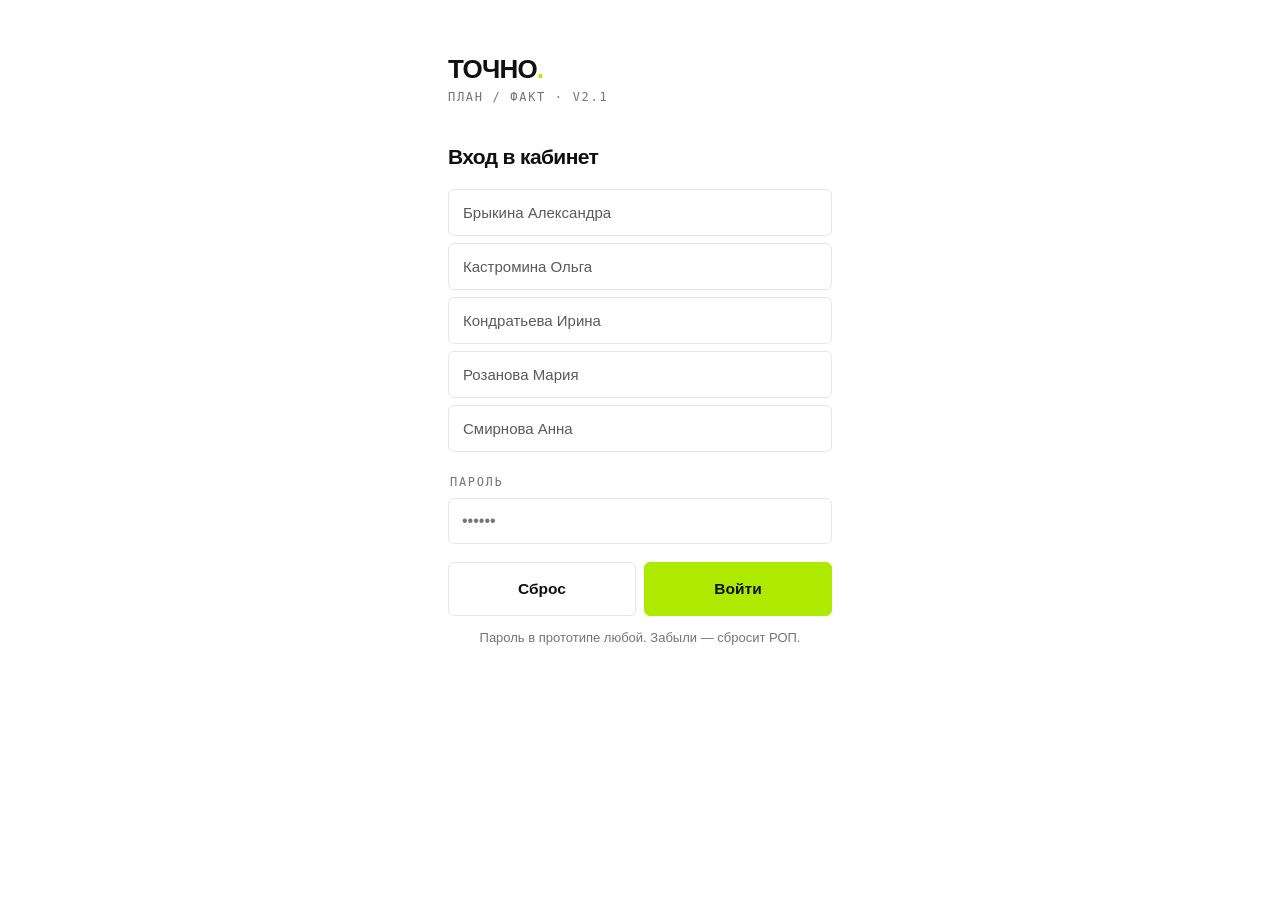
==== commit 0ae07da7: "new age" ====
--- a/agent.html
+++ b/agent.html
@@ -12,7 +12,8 @@
   --ink:#101010; --ink-2:#5A5A5A; --mute:#757575;
   --line:#E6E6E6; --paper:#FFFFFF; --card:#FFFFFF;
   --surface:#FAFAFA; --surface-2:#F0F0F0;
-  --dot:#0D7A46; --on-dot:#FFFFFF; --star:#8A6100; --red:#B3261E;
+  --lime:#AEEA00; --on-lime:#101010; --green:#0D7A46;
+  --star:#8A6100; --red:#B3261E; --r:6px;
 }
 *{box-sizing:border-box;-webkit-tap-highlight-color:transparent}
 html,body{margin:0;background:var(--paper);color:var(--ink);
@@ -20,103 +21,109 @@
   font-size:16px;line-height:1.55}
 button{font-family:inherit}
 .app{max-width:560px;margin:0 auto;padding:14px 14px 150px}
+.mono{font-family:ui-monospace,"SF Mono","Roboto Mono","Noto Sans Mono",Menlo,monospace}
 
 .login{max-width:420px;margin:0 auto;padding:56px 18px}
 .login .mark{font-size:26px;font-weight:600;letter-spacing:-.03em;margin-bottom:6px}
-.login .mark i{font-style:normal;color:var(--dot)}
+.login .mark i{font-style:normal;color:var(--lime)}
 .login .sub{font-family:ui-monospace,Menlo,monospace;font-size:12px;letter-spacing:.14em;text-transform:uppercase;color:var(--mute);margin-bottom:34px}
 .login h2{font-size:21px;letter-spacing:-.03em;margin:0 0 16px}
-.pick{width:100%;text-align:left;background:var(--card);border:1px solid var(--line);border-radius:2px;padding:14px;margin-bottom:7px;font-size:15px;color:var(--ink-2)}
-.pick.on{border-color:var(--dot);border-width:2px;color:var(--ink);font-weight:600}
+.pick{width:100%;text-align:left;background:var(--card);border:1px solid var(--line);border-radius:var(--r);padding:14px;margin-bottom:7px;font-size:15px;color:var(--ink-2)}
+.pick.on{border-color:var(--ink);border-width:2px;color:var(--ink);font-weight:600}
 .note{font-size:13px;color:var(--mute);margin-top:12px;text-align:center}
 
 .hdr{padding-bottom:12px;border-bottom:2px solid var(--ink);margin-bottom:14px}
 .hdr .row{display:flex;justify-content:space-between;align-items:flex-start;gap:12px}
 .mark{font-size:20px;font-weight:600;letter-spacing:-.03em;line-height:1}
-.mark i{font-style:normal;color:var(--dot)}
+.mark i{font-style:normal;color:var(--lime)}
 .mark small{display:block;font-family:ui-monospace,Menlo,monospace;font-size:10px;letter-spacing:.12em;text-transform:uppercase;color:var(--mute);font-weight:400;margin-top:5px}
 .who{text-align:right}
 .who b{display:block;font-size:14px;font-weight:600}
 .who span{font-family:ui-monospace,Menlo,monospace;font-size:11px;color:var(--mute)}
 
-.submit{width:100%;margin-top:12px;background:var(--dot);color:var(--on-dot);border:0;border-radius:2px;padding:15px;font-size:16px;font-weight:600;letter-spacing:-.01em;display:flex;align-items:center;justify-content:center;gap:9px}
-.submit[disabled]{background:var(--surface-2);color:var(--mute)}
+.btn{width:100%;min-height:54px;border-radius:var(--r);padding:14px;font-size:15.5px;font-weight:600;border:1px solid var(--line);background:var(--card);color:var(--ink);display:flex;align-items:center;justify-content:center;gap:9px}
+.btn.pri{background:var(--lime);color:var(--on-lime);border-color:var(--lime)}
+.btn.ghost{border-style:dashed;color:var(--mute);background:transparent}
+.btn[disabled]{background:var(--surface-2);color:var(--mute);border-color:var(--surface-2)}
+.btn+.btn{margin-top:8px}
+.submit{margin-top:12px}
 .status{margin-top:8px;display:flex;align-items:center;gap:8px;font-size:13.5px;color:var(--ink-2)}
-.dotmark{width:9px;height:9px;border-radius:50%;flex:none}
-.dotmark.ok{background:var(--dot)} .dotmark.wait{background:var(--star)} .dotmark.no{background:var(--red)} .dotmark.none{background:var(--line)}
-
-.card{background:var(--card);border:1px solid var(--line);border-radius:2px;padding:13px;margin-bottom:12px}
+.dm{width:9px;height:9px;border-radius:50%;flex:none}
+.dm.ok{background:var(--green)} .dm.wait{background:var(--star)} .dm.no{background:var(--red)} .dm.none{background:var(--line)}
+
+.card{background:var(--card);border:1px solid var(--line);border-radius:var(--r);padding:13px;margin-bottom:12px}
 .card .t{font-family:ui-monospace,Menlo,monospace;font-size:12px;letter-spacing:.14em;text-transform:uppercase;color:var(--mute);margin-bottom:10px}
-.norms{display:grid;grid-template-columns:repeat(3,1fr);gap:7px}
-.norms button{background:var(--surface);border:1px solid var(--line);border-radius:2px;padding:9px 5px;text-align:center;color:inherit}
-.norms b{display:block;font-size:17px;font-weight:600;letter-spacing:-.03em}
-.norms b.good{color:var(--dot)}
-.norms span{font-family:ui-monospace,Menlo,monospace;font-size:10px;letter-spacing:.06em;text-transform:uppercase;color:var(--mute)}
-.bar{height:6px;background:var(--surface-2);overflow:hidden;margin:8px 0 4px}
-.bar i{display:block;height:100%;background:var(--dot)}
+.grid{display:grid;grid-template-columns:repeat(3,1fr);gap:7px}
+.grid button,.grid div{background:var(--surface);border:1px solid var(--line);border-radius:var(--r);min-height:58px;padding:9px 4px;text-align:center;color:inherit;width:100%}
+.grid b{display:block;font-size:16px;font-weight:600;letter-spacing:-.03em}
+.grid b.good{color:var(--green)}
+.grid span{font-family:ui-monospace,Menlo,monospace;font-size:10px;letter-spacing:.04em;text-transform:uppercase;color:var(--mute)}
+.bar{height:6px;background:var(--surface-2);border-radius:var(--r);overflow:hidden;margin:8px 0 4px}
+.bar i{display:block;height:100%;background:var(--lime)}
 .kv{display:flex;justify-content:space-between;gap:10px;font-size:14.5px;color:var(--ink-2);padding:7px 0;border-bottom:1px solid var(--line)}
 .kv:last-child{border-bottom:0}
 .kv b{color:var(--ink);text-align:right;white-space:nowrap;font-weight:600}
-.kv b.g{color:var(--dot)} .kv b.r{color:var(--red)} .kv b.s{color:var(--star)}
+.kv b.g{color:var(--green)} .kv b.r{color:var(--red)} .kv b.s{color:var(--star)}
 
 .sec{font-family:ui-monospace,Menlo,monospace;font-size:12px;letter-spacing:.14em;text-transform:uppercase;color:var(--mute);margin:18px 2px 8px}
-.item{width:100%;text-align:left;background:var(--card);border:1px solid var(--line);border-radius:2px;padding:12px 13px;margin-bottom:8px;display:flex;gap:12px;align-items:center;color:inherit}
+.item{width:100%;text-align:left;background:var(--card);border:1px solid var(--line);border-radius:var(--r);padding:12px 13px;margin-bottom:8px;display:flex;gap:12px;align-items:center;color:inherit}
 .item.done{background:var(--surface)}
 .item.alert{border-color:var(--red)}
-.item .ic{width:44px;height:44px;flex:none;border-radius:2px;background:var(--surface);display:flex;align-items:center;justify-content:center;color:var(--dot)}
+.item .ic{width:44px;height:44px;flex:none;border-radius:var(--r);background:var(--surface);display:flex;align-items:center;justify-content:center;color:var(--green)}
 .item .tx{flex:1;min-width:0}
 .item .tp{font-family:ui-monospace,Menlo,monospace;font-size:11px;letter-spacing:.08em;text-transform:uppercase;color:var(--mute)}
 .item .nm{font-size:15px;font-weight:600;white-space:nowrap;overflow:hidden;text-overflow:ellipsis}
 .item .sub{font-size:13.5px;color:var(--ink-2);white-space:nowrap;overflow:hidden;text-overflow:ellipsis}
 .item .rt{font-size:13px;font-weight:600;flex:none;text-align:right;max-width:40%}
-.rt.ok{color:var(--dot)} .rt.mv{color:var(--star)} .rt.no{color:var(--red)} .rt.wait{color:var(--mute);font-weight:400}
-.add{width:100%;background:transparent;border:1.5px dashed var(--line);color:var(--mute);border-radius:2px;padding:13px;font-size:14.5px;font-weight:600;margin-bottom:8px}
-.add.solid{border-style:solid;border-color:var(--ink);color:var(--ink)}
+.rt.ok{color:var(--green)} .rt.mv{color:var(--star)} .rt.no{color:var(--red)} .rt.wait{color:var(--mute);font-weight:400}
 .hint{font-size:13.5px;color:var(--mute);margin:2px 4px 12px}
+.yest{--card:#FAFAFA;--surface:#F3F3F3}
+.yest .item{border-color:#DFDFDF}
 
 .bottom{position:fixed;left:0;right:0;bottom:0;z-index:10;background:var(--paper);border-top:1px solid var(--line)}
 .bottom .in{max-width:560px;margin:0 auto;padding:8px 10px calc(8px + env(safe-area-inset-bottom))}
-.nav{display:flex;gap:2px}
-.nav button{flex:1;background:none;border:0;color:var(--mute);font-size:11px;padding:6px 2px}
+.nav{display:grid;grid-template-columns:repeat(5,1fr);gap:2px}
+.nav button{background:none;border:0;color:var(--mute);font-size:11px;padding:6px 2px;width:100%}
 .nav button b{display:flex;justify-content:center;margin-bottom:3px;font-weight:400}
-.nav button.on{color:var(--dot);font-weight:600}
-
-.ovl{position:fixed;inset:0;background:rgba(0,0,0,.4);display:none;align-items:flex-end;z-index:40}
+.nav button.on{color:var(--ink);font-weight:600}
+.nav button.on b{color:var(--green)}
+
+.ovl{position:fixed;inset:0;background:rgba(16,16,16,.35);backdrop-filter:blur(8px);-webkit-backdrop-filter:blur(8px);display:none;align-items:flex-end;z-index:40}
 .ovl.on{display:flex}
-.sheet{background:var(--paper);width:100%;max-width:560px;margin:0 auto;border-radius:2px 2px 0 0;padding:16px 14px calc(20px + env(safe-area-inset-bottom));max-height:92vh;overflow-y:auto}
+.sheet{background:var(--paper);width:calc(100% - 24px);max-width:536px;margin:0 auto 12px;border-radius:14px;padding:18px 16px 20px;max-height:88vh;min-height:58vh;overflow-y:auto;box-shadow:0 -8px 40px rgba(0,0,0,.18);display:flex;flex-direction:column}
 .sheet h3{margin:0 0 3px;font-size:19px;letter-spacing:-.03em}
+.sheet .grow{flex:1}
 .sh{font-family:ui-monospace,Menlo,monospace;font-size:12px;letter-spacing:.14em;text-transform:uppercase;color:var(--mute);margin-bottom:14px}
 .wiz{position:fixed;inset:0;background:var(--paper);z-index:30;display:none;overflow-y:auto}
 .wiz.on{display:block}
-.wiz .in{max-width:560px;margin:0 auto;padding:16px 14px 120px}
+.wiz .in{max-width:560px;margin:0 auto;padding:16px 14px 200px}
 .wtitle{font-size:22px;letter-spacing:-.03em;margin:0 0 4px;font-weight:600}
-.steps{display:flex;gap:5px;margin-bottom:16px}
-.steps div{flex:1;height:4px;background:var(--surface-2)}
-.steps div.on{background:var(--dot)}
+.steps{display:grid;grid-template-columns:repeat(4,1fr);gap:5px;margin-bottom:16px}
+.steps div{height:4px;background:var(--surface-2);border-radius:var(--r)}
+.steps div.on{background:var(--lime)}
 .wizbar{position:fixed;left:0;right:0;bottom:0;background:var(--paper);border-top:1px solid var(--line);padding:12px 14px calc(12px + env(safe-area-inset-bottom))}
-.wizbar .in{max-width:560px;margin:0 auto;display:flex;gap:8px}
-.wizbar button{flex:1;border-radius:2px;padding:15px;font-size:15px;font-weight:600;border:1px solid var(--line);background:var(--card);color:var(--ink-2)}
-.wizbar button.pri{background:var(--dot);color:var(--on-dot);border-color:var(--dot);flex:2}
+.wizbar .in{max-width:560px;margin:0 auto;display:grid;grid-template-columns:1fr 1fr;gap:8px;align-items:stretch}
+.wizbar .in.one{grid-template-columns:1fr}
 
 .lbl{font-family:ui-monospace,Menlo,monospace;font-size:12px;letter-spacing:.14em;text-transform:uppercase;color:var(--mute);margin:14px 2px 6px}
-.chips{display:flex;flex-wrap:wrap;gap:6px}
-.chip{background:var(--card);border:1px solid var(--line);border-radius:2px;padding:12px 13px;font-size:15px;color:var(--ink-2);flex:1 1 auto;min-width:calc(33% - 6px);display:flex;align-items:center;justify-content:center;gap:7px}
+.chips{display:grid;grid-template-columns:repeat(2,1fr);gap:7px}
+.chips.three{grid-template-columns:repeat(3,1fr)}
+.chip{background:var(--card);border:1px solid var(--line);border-radius:var(--r);min-height:52px;padding:10px 8px;font-size:14.5px;color:var(--ink-2);display:flex;align-items:center;justify-content:center;gap:7px;text-align:center;width:100%}
 .chip.on{background:var(--ink);color:var(--paper);border-color:var(--ink);font-weight:600}
-.chip.on.g{background:var(--dot);color:var(--on-dot);border-color:var(--dot)}
+.chip.on.g{background:var(--lime);color:var(--on-lime);border-color:var(--lime)}
 .chip.on.r{background:var(--red);color:#fff;border-color:var(--red)}
 .chip.on.s{background:var(--star);color:#fff;border-color:var(--star)}
-.chip.half{min-width:calc(50% - 6px)}
-input,textarea{width:100%;background:var(--card);border:1px solid var(--line);border-radius:2px;padding:13px;font-size:16px;font-family:inherit;color:var(--ink)}
-input[type=date],input[type=time]{padding:11px 12px;min-height:48px;-webkit-appearance:none;appearance:none;text-align:left}
+input,textarea{width:100%;background:var(--card);border:1px solid var(--line);border-radius:var(--r);padding:13px;font-size:16px;font-family:inherit;color:var(--ink)}
+input[type=date],input[type=time]{padding:11px 12px;min-height:48px;-webkit-appearance:none;appearance:none}
 textarea{min-height:70px;resize:vertical}
 .row2{display:grid;grid-template-columns:1fr 1fr;gap:8px}
-.sbtn{display:flex;gap:8px;margin-top:18px}
-.sbtn button{flex:1;border-radius:2px;padding:15px;font-size:15px;font-weight:600;border:1px solid var(--line);background:var(--card);color:var(--ink-2)}
-.sbtn button.pri{background:var(--dot);color:var(--on-dot);border-color:var(--dot)}
-.big{font-size:34px;font-weight:600;letter-spacing:-.03em;line-height:1.05}
+.sbtn{display:grid;grid-template-columns:1fr 1fr;gap:8px;margin-top:auto;padding-top:18px;align-items:stretch}
+.sbtn .btn{min-height:54px;margin:0}
+.big{font-size:32px;font-weight:600;letter-spacing:-.03em;line-height:1.05}
 .big small{display:block;font-size:13.5px;font-weight:400;color:var(--ink-2);letter-spacing:0;margin-top:6px}
 .foot{margin-top:22px;padding-top:12px;border-top:1px solid var(--line);font-size:12.5px;color:var(--mute);text-align:center}
 .foot button{background:none;border:0;color:var(--mute);font-family:ui-monospace,Menlo,monospace;font-size:11px;text-decoration:underline;padding:6px}
+.party{background:var(--lime);color:var(--on-lime);border-radius:var(--r);padding:14px;text-align:center;font-weight:600;margin-bottom:12px}
 </style>
 </head>
 <body>
@@ -132,7 +139,7 @@
 home:'<path d="M4 11 12 4l8 7"/><path d="M6.5 10v10h11V10"/>',
 search:'<circle cx="10.5" cy="10.5" r="6.5"/><path d="M15.5 15.5 20 20"/>',
 money:'<rect x="3" y="6" width="18" height="12" rx="1.5"/><circle cx="12" cy="12" r="2.5"/>',
-doc:'<path d="M6 3h8l4 4v14H6z"/><path d="M14 3v4h4"/><path d="M9 13h6M9 17h4"/>',
+deal:'<path d="M3.5 11 8 6.5l3.5 2.5L16 6l4.5 5"/><path d="M4 13.5 9 19l4-3 4 3 3-4"/>',
 meet:'<circle cx="8" cy="8.5" r="2.5"/><circle cx="16" cy="8.5" r="2.5"/><path d="M3.5 19a4.5 4.5 0 0 1 9 0"/><path d="M11.5 19a4.5 4.5 0 0 1 9 0"/>',
 screen:'<rect x="3" y="4" width="18" height="12" rx="1.5"/><path d="M9 20h6M12 16v4"/>',
 target:'<circle cx="12" cy="12" r="8"/><circle cx="12" cy="12" r="3.5"/><path d="M12 12h.01"/>',
@@ -143,76 +150,124 @@
 ok:'<path d="M5 12.5l4.5 4.5L19 7.5"/>',
 alert:'<circle cx="12" cy="12" r="8.5"/><path d="M12 7.5v5.5M12 16.5v.01"/>',
 week:'<rect x="3" y="4" width="18" height="17" rx="1.5"/><path d="M3 9h18M8 2v4M16 2v4M7 13h4M7 17h8"/>',
-plus:'<path d="M12 5v14M5 12h14"/>'
+phone:'<path d="M5 4h3.5l1.8 4.5-2.3 1.4a12 12 0 0 0 5.1 5.1l1.4-2.3L19 14.5V18a1.5 1.5 0 0 1-1.7 1.5A15.5 15.5 0 0 1 3.5 5.7 1.5 1.5 0 0 1 5 4z"/>'
 };
 function ic(n,s){ s=s||26; return '<svg viewBox="0 0 24 24" width="'+s+'" height="'+s+'" fill="none" stroke="currentColor" stroke-width="2" stroke-linecap="round" stroke-linejoin="round" style="display:block">'+(IC[n]||'')+'</svg>'; }
 
 /* ================= хранилище ================= */
-var KEY='topf-agent-v4', mem=null;
+var KEY='topf-agent-v21', mem=null;
 function save(){ var s=JSON.stringify(state); try{ localStorage.setItem(KEY,s);}catch(e){ mem=s; } }
 function load(){ var s=null; try{ s=localStorage.getItem(KEY);}catch(e){ s=mem; } if(!s)s=mem;
   if(!s) return null; try{ return JSON.parse(s);}catch(e){ return null; } }
 
-/* ================= справочники ================= */
+/* ================= классы ================= */
 var STAFF=['Брыкина Александра','Кастромина Ольга','Кондратьева Ирина','Розанова Мария','Смирнова Анна'];
+/* cl: сторона клиента · sides: чьи причины показываем · free: причины текстом */
 var TYPES=[
- {k:'pokaz', n:'Показ',    ic:'home',   cl:'buyer'},
- {k:'ocenka',n:'Оценка',   ic:'search', cl:'seller'},
- {k:'vstr',  n:'Встреча',  ic:'meet',   cl:'buyer'},
- {k:'pd',    n:'Задаток',  ic:'money',  cl:'any',  money:true},
- {k:'rekl',  n:'В рекламу',ic:'screen', cl:'seller'},
- {k:'od',    n:'Договор',  ic:'doc',    cl:'any',  money:true}
+ {k:'pokaz', n:'Показ',   ic:'home',   cl:'buyer',  sides:'both'},
+ {k:'ocenka',n:'Оценка',  ic:'search', cl:'seller', sides:'seller'},
+ {k:'vstr',  n:'Встреча', ic:'meet',   cl:'buyer',  sides:'both'},
+ {k:'rekl',  n:'Реклама', ic:'screen', cl:'seller', sides:'free'},
+ {k:'pd',    n:'Задаток', ic:'money',  cl:'any',    sides:'both', money:true},
+ {k:'sdelka',n:'Сделка',  ic:'deal',   cl:'any',    sides:'both', dayoff:true}
 ];
-var NORMKEYS=[{k:'pd',label:'задаток'},{k:'pokaz',label:'показы'},{k:'ocenka',label:'оценки'},
-              {k:'rekl',label:'реклама'},{k:'vstr',label:'встречи'},{k:'leads',label:'заявки'}];
-var REASONS=['Клиент перенёс','Клиент не на связи','Собственник отказал','Не успел(а)','Ушли мимо','Ипотека не одобрена'];
+var NORMKEYS=[{k:'pd',l:'задаток'},{k:'sdelka',l:'сделки'},{k:'pokaz',l:'показы'},
+              {k:'ocenka',l:'оценки'},{k:'vstr',l:'встречи'},{k:'rekl',l:'реклама'},{k:'leads',l:'заявки'}];
+var MOVE={buyer:[{k:'buyer_move',n:'Покупатель перенёс'},{k:'buyer_nc',n:'Покупатель не на связи'}],
+          seller:[{k:'seller_move',n:'Продавец перенёс'},{k:'seller_nc',n:'Продавец не на связи'}]};
+var REF={buyer:[{k:'buyer_ref',n:'Покупатель отказался'}],
+         seller:[{k:'seller_ref',n:'Продавец отказал'}]};
+function reasons(t,kind){
+  var src=(kind==='move'?MOVE:REF), out=[];
+  if(t.sides==='both'||t.sides==='buyer') out=out.concat(src.buyer);
+  if(t.sides==='both'||t.sides==='seller') out=out.concat(src.seller);
+  out.push({k:'other',n:'Другое'});
+  return out;
+}
+function rname(k){
+  var all=MOVE.buyer.concat(MOVE.seller,REF.buyer,REF.seller);
+  for(var i=0;i<all.length;i++) if(all[i].k===k) return all[i].n;
+  return k==='other'?'Другое':k;
+}
 function T(k){ for(var i=0;i<TYPES.length;i++) if(TYPES[i].k===k) return TYPES[i]; return TYPES[0]; }
 
 /* ================= даты ================= */
 function iso(d){ return d.toISOString().slice(0,10); }
 function plus(n){ return iso(new Date(Date.now()+n*864e5)); }
 var MN=['янв','фев','мар','апр','мая','июн','июл','авг','сен','окт','ноя','дек'];
+var MNF=['января','февраля','марта','апреля','мая','июня','июля','августа','сентября','октября','ноября','декабря'];
 var WD=['вс','пн','вт','ср','чт','пт','сб'];
 function ru(d){ var p=String(d).split('-'); return parseInt(p[2],10)+' '+MN[parseInt(p[1],10)-1]; }
 function rud(d){ var dt=new Date(d+'T00:00:00'); return WD[dt.getDay()]+', '+ru(d); }
+function weekStart(){ var d=new Date(), day=(d.getDay()+6)%7; return plus(-day); }
+function weekEnd(){ var d=new Date(), day=(d.getDay()+6)%7; return plus(6-day); }
+function monthStart(){ var d=new Date(); return iso(new Date(d.getFullYear(),d.getMonth(),2)).slice(0,8)+'01'; }
+function monthEnd(){ var d=new Date(); return iso(new Date(d.getFullYear(),d.getMonth()+1,1)); }
+function monthName(){ var d=new Date(); return MNF[d.getMonth()]; }
+function monthNom(){ var d=new Date(); return ['Январь','Февраль','Март','Апрель','Май','Июнь','Июль','Август','Сентябрь','Октябрь','Ноябрь','Декабрь'][d.getMonth()]; }
 function money(n){ return Number(n||0).toLocaleString('ru-RU')+' ₽'; }
 function esc(s){ return String(s==null?'':s).replace(/[<>&]/g,function(c){return {'<':'&lt;','>':'&gt;','&':'&amp;'}[c];}); }
-function weekLabel(){ var d=new Date(), day=(d.getDay()+6)%7; return 'Неделя с '+ru(plus(-day)); }
 
 /* ================= данные ================= */
+function history(){
+  var ws=weekStart(), out=[], id=50;
+  var tpl=[{type:'pokaz',obj:'Мира 6',cl:'Сомова',clt:'buyer',back:1},
+           {type:'pokaz',obj:'Попова 72',cl:'Сомова',clt:'buyer',back:2},
+           {type:'ocenka',obj:'Ладожская 146',cl:'Титов',clt:'seller',back:2},
+           {type:'rekl',obj:'Мира 42',cl:'Титов',clt:'seller',back:1},
+           {type:'vstr',obj:'Офис',cl:'Пётр',clt:'buyer',back:3},
+           {type:'pokaz',obj:'Тепличная 4',cl:'Маргарита',clt:'buyer',back:3}];
+  for(var i=0;i<tpl.length;i++){ var dt=plus(-tpl[i].back);
+    if(dt<ws) continue;
+    out.push({id:id++,type:tpl[i].type,obj:tpl[i].obj,cl:tpl[i].cl,clt:tpl[i].clt,date:dt,time:'',status:'done'});
+  }
+  return out;
+}
 function seed(){
   var t=iso(new Date()), y=plus(-1);
   return {
-    user:null, date:t, dateY:y, seq:100,
-    norm:{pd:1,pokaz:5,ocenka:4,rekl:2,vstr:4,leads:6},
-    monthNorm:{pokaz:20,ocenka:16,rekl:6},
+    user:null, date:t, dateY:y, seq:200,
+    monthNorm:{pd:4,sdelka:3,pokaz:20,ocenka:16,vstr:16,rekl:6,leads:24},
     tasks:[
-      {id:1,type:'pokaz', obj:'Строителей 11', cl:'Кондрева', clt:'buyer', date:y,       time:'18:00', status:'done'},
-      {id:2,type:'pokaz', obj:'Попова 72',     cl:'Кондрева', clt:'buyer', date:y,       time:'19:00', status:null},
-      {id:3,type:'ocenka',obj:'Ладожская 35',  cl:'Роза',     clt:'seller',date:y,       time:'13:00', status:null},
-      {id:4,type:'rekl',  obj:'Мира 45',       cl:'Сомов',    clt:'seller',date:y,       time:'',      status:null},
-      {id:5,type:'vstr',  obj:'Офис',          cl:'Юлия',     clt:'buyer', date:y,       time:'16:00', status:null},
-      {id:6,type:'pokaz', obj:'Онежская 19',   cl:'Юлия',     clt:'buyer', date:t,       time:'12:00', status:null},
-      {id:7,type:'ocenka',obj:'Тепличная 4',   cl:'Маргарита',clt:'seller',date:t,       time:'16:00', status:null},
-      {id:8,type:'pokaz', obj:'Строителей 68а',cl:'Пётр',     clt:'buyer', date:plus(1), time:'11:00', status:null},
-      {id:9,type:'pd',    obj:'Тепличная 4',   cl:'Маргарита',clt:'buyer', date:plus(2), time:'15:00', sum:105000, status:null}
+      /* вчера · все шесть классов, ничего не отмечено */
+      {id:1,type:'pokaz', obj:'Строителей 11', cl:'Кондрева', clt:'buyer', date:y,time:'18:00',status:null},
+      {id:2,type:'ocenka',obj:'Ладожская 35',  cl:'Роза',     clt:'seller',date:y,time:'13:00',status:null},
+      {id:3,type:'vstr',  obj:'Офис',          cl:'Юлия',     clt:'buyer', date:y,time:'16:00',status:null},
+      {id:4,type:'rekl',  obj:'Мира 45',       cl:'Сомов',    clt:'seller',date:y,time:'',     status:null},
+      {id:5,type:'pd',    obj:'Попова 72',     cl:'Кондрева', clt:'buyer', date:y,time:'11:00',sum:98000,status:null},
+      {id:6,type:'sdelka',obj:'Кулакова 2',    cl:'Гончаров', clt:'seller',date:y,time:'09:30',status:null},
+      /* сегодня · тоже все шесть */
+      {id:11,type:'pokaz', obj:'Онежская 19',   cl:'Юлия',     clt:'buyer', date:t,time:'12:00',status:null},
+      {id:12,type:'ocenka',obj:'Тепличная 4',   cl:'Маргарита',clt:'seller',date:t,time:'16:00',status:null},
+      {id:13,type:'vstr',  obj:'Офис · Строителей',cl:'Пётр',  clt:'buyer', date:t,time:'10:00',status:null},
+      {id:14,type:'rekl',  obj:'Ладожская 146', cl:'Титов',    clt:'seller',date:t,time:'',     status:null},
+      {id:15,type:'pd',    obj:'Мира 6',        cl:'Сомова',   clt:'buyer', date:t,time:'18:00',sum:112000,status:null},
+      {id:16,type:'sdelka',obj:'Норвуд',        cl:'Юлия',     clt:'buyer', date:t,time:'14:00',status:null},
+      /* будущее · раскидано по дням */
+      {id:21,type:'pokaz', obj:'Строителей 68а',cl:'Пётр',     clt:'buyer', date:plus(1),time:'11:00',status:null},
+      {id:22,type:'ocenka',obj:'Мира 42',       cl:'Титов',    clt:'seller',date:plus(1),time:'15:00',status:null},
+      {id:23,type:'pd',    obj:'Тепличная 4',   cl:'Маргарита',clt:'buyer', date:plus(2),time:'15:00',sum:105000,status:null},
+      {id:24,type:'vstr',  obj:'Офис',          cl:'Сомова',   clt:'buyer', date:plus(3),time:'12:00',status:null},
+      {id:25,type:'sdelka',obj:'Попова 72',     cl:'Кондрева', clt:'buyer', date:plus(4),time:'10:00',status:null},
+      {id:26,type:'rekl',  obj:'Онежская 19',   cl:'Юлия',     clt:'seller',date:plus(6),time:'',status:null},
+      {id:27,type:'pokaz', obj:'Ладожская 35',  cl:'Роза',     clt:'buyer', date:plus(8),time:'13:00',status:null},
+      {id:28,type:'pd',    obj:'Норвуд',        cl:'Юлия',     clt:'buyer', date:plus(9),time:'',sum:95000,status:null},
+      {id:29,type:'pd',    obj:'Кулакова 2',    cl:'Гончаров', clt:'seller',date:plus(16),time:'',sum:130000,status:null},
+      {id:30,type:'ocenka',obj:'Мира 45',       cl:'Сомов',    clt:'seller',date:plus(12),time:'11:00',status:null}
+    ].concat(history()),
+    ropTasks:[{id:21,text:'Разобрать портфель',date:t,done:null,why:''},
+              {id:22,text:'Сделать предложение по цене Маргарите',date:t,done:null,why:''}],
+    leads:[{date:plus(-2),n:4},{date:plus(-3),n:5}],
+    leadsY:null,
+    reports:[
+      {date:plus(-1),label:'Вчера',kind:'day',status:'accepted',plan:5,fact:4,leads:5},
+      {date:plus(-2),label:'Позавчера',kind:'day',status:'extra',plan:6,fact:6,leads:4,note:'Принят с задачей: разобрать портфель'},
+      {date:plus(-7),label:'Прошлая неделя',kind:'week',status:'auto',
+       w:{pd:'1/1',sdelka:'0/1',pokaz:'12/5',ocenka:'3/4',vstr:'5/4',rekl:'2/2',leads:'24/6'}},
+      {date:plus(-30),label:'Прошлый месяц',kind:'month',status:'auto',
+       w:{pd:'4/4',sdelka:'3/3',pokaz:'41/20',ocenka:'12/16',vstr:'18/16',rekl:'9/6',leads:'58/24'}}
     ],
-    ropTasks:[
-      {id:21,text:'Разобрать портфель',date:t,done:null,why:''},
-      {id:22,text:'Сделать предложение по цене Маргарите',date:t,done:null,why:''}
-    ],
-    leadsY:null,
-    weekDone:{pokaz:4,ocenka:1,rekl:1,vstr:1,pd:0,leads:5},
-    fc:{week:weekLabel(),items:[{id:31,obj:'Строителей 11',cl:'Кондрева',sum:105000}],sent:false},
-    reports:[
-      {date:plus(-1),label:'Вчера',        kind:'day', status:'accepted',plan:5,fact:4,leads:5},
-      {date:plus(-2),label:'Позавчера',    kind:'day', status:'extra',   plan:6,fact:6,leads:7,note:'Принят с задачей: разобрать портфель'},
-      {date:plus(-4),label:'Пт – сб – вс', kind:'day', status:'accepted',plan:9,fact:7,leads:11},
-      {date:plus(-7),label:'Прошлая неделя',kind:'week',status:'auto',
-       w:{pd:'1/1',pokaz:'12/5',ocenka:'3/4',rekl:'2/2',vstr:'5/4',leads:'24/6'}}
-    ],
-    today:{sent:false,status:null,at:null},
-    month:{pokaz:14,ocenka:5,rekl:3,vstr:6,pd:2,leads:22,comm:320000}
+    today:{sent:false,status:null,at:null}
   };
 }
 var state=load()||seed();
@@ -223,26 +278,66 @@
   save();
 })();
 
+/* ================= нормы ================= */
+function normM(k){ return state.monthNorm[k]||0; }
+function normW(k){ return Math.ceil(normM(k)/4.33); }
+
 /* ================= выборки ================= */
 function byDate(d){ var o=[]; for(var i=0;i<state.tasks.length;i++) if(state.tasks[i].date===d) o.push(state.tasks[i]); return o; }
+function task(id){ for(var i=0;i<state.tasks.length;i++) if(state.tasks[i].id===id) return state.tasks[i]; return null; }
 function futureTasks(){ var o=[]; for(var i=0;i<state.tasks.length;i++) if(state.tasks[i].date>state.date) o.push(state.tasks[i]);
   o.sort(function(a,b){ return a.date<b.date?-1:1; }); return o; }
-function task(id){ for(var i=0;i<state.tasks.length;i++) if(state.tasks[i].id===id) return state.tasks[i]; return null; }
 function yestLeft(){ var n=0,y=byDate(state.dateY); for(var i=0;i<y.length;i++) if(!y[i].status) n++; return n; }
-function weekCount(k){
-  var n=state.weekDone[k]||0, d=byDate(state.dateY).concat(byDate(state.date));
-  for(var i=0;i<d.length;i++) if(d[i].type===k&&d[i].status==='done') n++;
+function inRange(d,a,b){ return d>=a&&d<=b; }
+function doneIn(k,a,b){
+  var n=0; for(var i=0;i<state.tasks.length;i++){ var t=state.tasks[i];
+    if(t.type===k&&t.status==='done'&&inRange(t.date,a,b)) n++; }
   return n;
 }
-function weekLeads(){ return (state.weekDone.leads||0)+(state.leadsY||0); }
+function leadsIn(a,b){
+  var n=0; for(var i=0;i<state.leads.length;i++) if(inRange(state.leads[i].date,a,b)) n+=state.leads[i].n;
+  if(state.leadsY!==null&&inRange(state.dateY,a,b)) n+=state.leadsY;
+  return n;
+}
+function cntW(k){ return k==='leads'? leadsIn(weekStart(),state.date) : doneIn(k,weekStart(),state.date); }
+function cntM(k){ return k==='leads'? leadsIn(monthStart(),state.date) : doneIn(k,monthStart(),state.date); }
+function listW(k,doneOnly){
+  var o=[]; for(var i=0;i<state.tasks.length;i++){ var t=state.tasks[i];
+    if(t.type!==k) continue;
+    if(doneOnly){ if(t.status==='done'&&inRange(t.date,weekStart(),state.date)) o.push(t); }
+    else if(!t.status&&t.date>=state.date) o.push(t);
+  }
+  o.sort(function(a,b){ return a.date<b.date?-1:1; }); return o;
+}
+
+/* ================= прогноз ================= */
+function fcRange(mode){
+  if(mode==='week') return [weekStart(),weekEnd()];
+  if(mode==='month') return [monthStart(),monthEnd()];
+  return [monthEnd(),'9999-12-31'];
+}
+function fcItems(mode){
+  var r=fcRange(mode), o=[];
+  for(var i=0;i<state.tasks.length;i++){ var t=state.tasks[i];
+    if(t.type!=='pd'||t.status==='refuse') continue;
+    if(mode==='future'? t.date>r[0] : inRange(t.date,r[0],r[1])) o.push(t);
+  }
+  o.sort(function(a,b){ return a.date<b.date?-1:1; }); return o;
+}
+function fcStat(mode){
+  var it=fcItems(mode), pn=it.length, ps=0, fn=0, fs=0;
+  for(var i=0;i<it.length;i++){ ps+=Number(it[i].sum||0);
+    if(it[i].status==='done'){ fn++; fs+=Number(it[i].sum||0); } }
+  return {n:pn,s:ps,fn:fn,fs:fs,items:it};
+}
 
 /* ================= рендер ================= */
-var nav='today', pickName=null, meMode='month';
+var nav='today', pickName=null, meMode='week', fcMode='week';
 function render(){
   try{ draw(); }catch(e){
     document.getElementById('root').innerHTML='<div class="app"><div class="card"><div class="t">Что-то пошло не так</div>'+
       '<p style="font-size:14px">Похоже, сохранились данные прошлой версии.</p>'+
-      '<button class="add" onclick="hardReset()">Очистить и открыть заново</button>'+
+      '<button class="btn" onclick="hardReset()">Очистить и открыть заново</button>'+
       '<div class="hint">'+esc(e.message)+'</div></div></div>';
   }
 }
@@ -252,54 +347,51 @@
   if(!state.user){ r.innerHTML=loginHTML(); return; }
   var body = nav==='today'? todayHTML()
            : nav==='yest' ? yestHTML()
+           : nav==='fut'  ? futHTML()
            : nav==='past' ? pastHTML()
-           : nav==='fut'  ? futHTML()
            : nav==='fc'   ? fcHTML()
            : meHTML();
   r.innerHTML='<div class="app">'+hdrHTML()+body+
-    '<div class="foot">ТОЧНО. · кабинет агента v0.4 · прототип<br>Данные хранятся только на этом устройстве.<br>'+
+    '<div class="foot">ТОЧНО. · кабинет агента v2.1 · прототип<br>Данные хранятся только на этом устройстве.<br>'+
     '<button onclick="resetAll()">сбросить и начать заново</button></div></div>'+navHTML();
 }
 function navHTML(){
-  var t=(nav==='yest'?'today':nav);
+  var c=(nav==='yest'?'today':nav);
   return '<div class="bottom"><div class="in"><div class="nav">'+
-    nb(t,'today','list','Сегодня')+nb(t,'past','past','Прошлое')+nb(t,'fut','future','Будущее')+
-    nb(t,'fc','target','Прогноз')+nb(t,'me','chart','Моё')+'</div></div></div>';
-}
-function nb(cur,k,i,n){ return '<button class="'+(cur===k?'on':'')+'" onclick="go(\''+k+'\')"><b>'+ic(i,24)+'</b>'+n+'</button>'; }
+    nb(c,'today','list','Сегодня')+nb(c,'fut','future','Будущее')+nb(c,'past','past','Прошлое')+
+    nb(c,'fc','target','Прогноз')+nb(c,'me','chart','Моё')+'</div></div></div>';
+}
+function nb(c,k,i,n){ return '<button class="'+(c===k?'on':'')+'" onclick="go(\''+k+'\')"><b>'+ic(i,24)+'</b>'+n+'</button>'; }
 function go(k){ nav=k; render(); }
 
 function hdrHTML(){
   var st=state.today;
   var h='<div class="hdr"><div class="row">'+
-    '<div class="mark">ТОЧНО<i>.</i><small>план / факт · v0.4</small></div>'+
+    '<div class="mark">ТОЧНО<i>.</i><small>план / факт · v2.1</small></div>'+
     '<div class="who"><b>'+esc(state.user)+'</b><span>'+rud(state.date)+'</span></div></div>';
   if(!st.sent){
-    h+='<button class="submit" onclick="openWiz()">'+ic('send',20)+'Сдать план и факт</button>'+
-       '<div class="status"><span class="dotmark none"></span>Не сдан · срок до 10:00</div>';
+    h+='<button class="btn pri submit" onclick="openWiz()">'+ic('send',20)+'Сдать план и факт</button>'+
+       '<div class="status"><span class="dm none"></span>Не сдан · срок до 10:00</div>';
   } else {
-    var m={sent:['wait','Сдан в '+st.at+' · ждёт приёмки РОПа'],
-           accepted:['ok','Принят РОПом'],
-           extra:['wait','Принят с дополнительными задачами'],
-           rejected:['no','Не принят — нужны правки']};
+    var m={sent:['wait','Сдан в '+st.at+' · ждёт приёмки'],accepted:['ok','Принят РОПом'],
+           extra:['wait','Принят с дополнительными задачами'],rejected:['no','Не принят — нужны правки']};
     var s=m[st.status]||m.sent;
-    h+='<button class="submit" disabled>'+ic('ok',20)+'План и факт сданы</button>'+
-       '<div class="status"><span class="dotmark '+s[0]+'"></span>'+s[1]+
+    h+='<button class="btn submit" disabled>'+ic('ok',20)+'План и факт сданы</button>'+
+       '<div class="status"><span class="dm '+s[0]+'"></span>'+s[1]+
        '<button style="background:none;border:0;color:var(--mute);text-decoration:underline;font-size:12px;padding:0 0 0 6px" onclick="cycleStatus()">демо</button></div>';
   }
   return h+'</div>';
 }
-function cycleStatus(){
-  var o=['sent','accepted','extra','rejected'], i=o.indexOf(state.today.status);
-  state.today.status=o[(i+1)%o.length]; save(); render();
-}
+function cycleStatus(){ var o=['sent','accepted','extra','rejected'],i=o.indexOf(state.today.status);
+  state.today.status=o[(i+1)%o.length]; save(); render(); }
 
 function loginHTML(){
-  var h='<div class="login"><div class="mark">ТОЧНО<i>.</i></div><div class="sub">план / факт · v0.4</div><h2>Вход в кабинет</h2>';
+  var h='<div class="login"><div class="mark">ТОЧНО<i>.</i></div><div class="sub">план / факт · v2.1</div><h2>Вход в кабинет</h2>';
   for(var i=0;i<STAFF.length;i++)
     h+='<button class="pick'+(pickName===STAFF[i]?' on':'')+'" onclick="pickName=\''+STAFF[i]+'\';render()">'+STAFF[i]+'</button>';
   h+='<div class="lbl">Пароль</div><input type="password" id="pw" placeholder="••••••">'+
-     '<div class="sbtn"><button class="pri" onclick="doLogin()">Войти</button></div>'+
+     '<div class="sbtn"><button class="btn" onclick="pickName=null;render()">Сброс</button>'+
+     '<button class="btn pri" onclick="doLogin()">Войти</button></div>'+
      '<div class="note">Пароль в прототипе любой. Забыли — сбросит РОП.</div></div>';
   return h;
 }
@@ -312,18 +404,16 @@
 
 /* ================= СЕГОДНЯ ================= */
 function todayHTML(){
-  var h='<div class="card"><div class="t">Норма недели · задаёт РОП</div><div class="norms">';
-  for(var i=0;i<NORMKEYS.length;i++){
-    var k=NORMKEYS[i].k, done=(k==='leads'?weekLeads():weekCount(k)), need=state.norm[k];
-    h+='<button onclick="openNorm(\''+k+'\')"><b class="'+(done>=need?'good':'')+'">'+done+'/'+need+'</b><span>'+NORMKEYS[i].label+'</span></button>';
+  var h='<div class="card"><div class="t">Норма недели · '+ru(weekStart())+' – '+ru(weekEnd())+'</div><div class="grid">';
+  for(var i=0;i<NORMKEYS.length;i++){ var k=NORMKEYS[i].k, d=cntW(k), n=normW(k);
+    h+='<button onclick="openNorm(\''+k+'\')"><b class="'+(d>=n?'good':'')+'">'+d+'/'+n+'</b><span>'+NORMKEYS[i].l+'</span></button>';
   }
   h+='</div><div class="hint" style="margin:9px 0 0">Тап по цифре — что засчитано и что запланировано. Больше нормы — хорошо.</div></div>';
 
   var left=yestLeft();
   h+='<button class="item'+(left?' alert':'')+'" onclick="go(\'yest\')">'+
      '<div class="ic"'+(left?' style="color:var(--red)"':'')+'>'+ic(left?'alert':'ok')+'</div><div class="tx">'+
-     '<div class="tp">вчера · '+rud(state.dateY)+'</div>'+
-     '<div class="nm">'+(left?'Не отмечено дел: '+left:'Все дела отмечены')+'</div>'+
+     '<div class="tp">вчера · '+rud(state.dateY)+'</div><div class="nm">'+(left?'Не отмечено дел: '+left:'Все дела отмечены')+'</div>'+
      '<div class="sub">'+(left?'нужно перед сдачей':'можно добавить то, что было вне плана')+'</div></div>'+
      '<span class="rt '+(left?'no':'ok')+'">открыть</span></button>';
 
@@ -336,58 +426,67 @@
          (rt.why?'<div class="sub">'+esc(rt.why)+'</div>':'')+'</div>'+right+'</button>';
     }
   }
-
   h+='<div class="sec">Сегодня · '+rud(state.date)+'</div>';
   var t=byDate(state.date);
-  for(var m=0;m<t.length;m++) h+=itemHTML(t[m],'today');
+  for(var m=0;m<t.length;m++) h+=itemHTML(t[m],'day');
   if(!t.length) h+='<div class="hint">На сегодня пусто.</div>';
-  h+='<button class="add solid" onclick="openAdd(state.date)">+ Добавить дело</button>'+
-     '<button class="add" onclick="openVague()">Назначить новое · без адреса</button>'+
-     '<div class="hint">«Назначить новое» — когда знаете, что будет показ или оценка, но объект и клиент ещё не определены.</div>';
+  h+='<button class="btn" onclick="openAdd(state.date)">+ Добавить дело</button>'+
+     '<button class="btn ghost" onclick="openVague()">Назначить новое · без адреса</button>'+
+     '<div class="hint" style="margin-top:10px">«Назначить новое» — когда знаете, что будет показ или оценка, но объект и клиент ещё не определены.</div>';
   return h;
 }
-
 function itemHTML(it,mode){
   var t=T(it.type), sub=[];
   if(it.cl) sub.push(it.cl+(it.clt?' · '+(it.clt==='buyer'?'покупатель':'продавец'):''));
   if(it.time) sub.push(it.time);
   if(it.sum) sub.push(money(it.sum));
   if(it.vague) sub.push('без адреса');
-  var right = mode==='fut' ? '<span class="rt wait">'+ru(it.date)+(it.time?' · '+it.time:'')+'</span>'
-            : (it.status?statusView(it):'<span class="rt wait">отметить</span>');
+  var right = mode==='fut'? '<span class="rt wait">'+ru(it.date)+(it.time?' · '+it.time:'')+'</span>' : statusView(it);
   return '<button class="item'+(it.status?' done':'')+'" onclick="openTask('+it.id+')"><div class="ic">'+ic(t.ic)+'</div>'+
     '<div class="tx"><div class="tp">'+t.n+(it.star?' · вне плана':'')+'</div>'+
     '<div class="nm">'+esc(it.obj||'без адреса')+'</div>'+
     (sub.length?'<div class="sub">'+esc(sub.join(' · '))+'</div>':'')+'</div>'+right+'</button>';
 }
 function statusView(it){
-  if(it.status==='done')   return '<span class="rt ok">сделано</span>';
-  if(it.status==='cancel') return '<span class="rt no">отмена</span>';
-  if(it.status==='none')   return '<span class="rt no">не назначено</span>';
+  if(it.status==='done')  return '<span class="rt ok">сделано</span>';
+  if(it.status==='refuse')return '<span class="rt no">отказ</span>';
+  if(it.status==='moved') return '<span class="rt mv">перенесено</span>';
   return '<span class="rt wait">отметить</span>';
 }
 
 /* ================= ВЧЕРА ================= */
 function yestHTML(){
-  var y=byDate(state.dateY), done=y.length-yestLeft();
-  var h='<div class="card"><div class="t">Факт за вчера · '+rud(state.dateY)+'</div>'+
-    '<div class="kv"><span>Отмечено</span><b>'+done+' из '+y.length+'</b></div></div>';
-  for(var i=0;i<y.length;i++) h+=itemHTML(y[i],'today');
-  h+='<button class="add solid" onclick="openAdd(state.dateY,true)">+ Что было вне плана</button>'+
-     '<div class="hint">Дела, которых не было в плане, добавляются сюда и засчитываются в норму.</div>'+
-     '<button class="add" onclick="go(\'today\')">← Вернуться в сегодня</button>';
+  var y=byDate(state.dateY), left=yestLeft();
+  var h='<div class="yest">'+'<div class="card"><div class="t">Факт за вчера · '+rud(state.dateY)+'</div>'+
+    '<div class="kv"><span>Отмечено</span><b>'+(y.length-left)+' из '+y.length+'</b></div></div>';
+  for(var i=0;i<y.length;i++) h+=itemHTML(y[i],'day');
+  h+='<button class="btn" onclick="openAdd(state.dateY,true)">+ Что было вне плана</button>'+
+     '<button class="btn" onclick="go(\'today\')">В сегодня →</button>'+
+     '<div class="hint" style="margin-top:10px">Дела, которых не было в плане, добавляются сюда и засчитываются в норму.</div></div>';
+  return h;
+}
+
+/* ================= БУДУЩЕЕ ================= */
+function futHTML(){
+  var f=futureTasks(), h='<div class="hint" style="margin:4px 4px 14px">Всё, что назначено не на сегодня. В нужный день дело само окажется в списке дня.</div>', cur='';
+  for(var i=0;i<f.length;i++){
+    if(f[i].date!==cur){ cur=f[i].date; h+='<div class="sec">'+rud(cur)+'</div>'; }
+    h+=itemHTML(f[i],'fut');
+  }
+  if(!f.length) h+='<div class="hint">Пока ничего не назначено вперёд.</div>';
+  h+='<button class="btn" onclick="openAdd(plus(1))">+ Назначить на дату</button>';
   return h;
 }
 
 /* ================= ПРОШЛОЕ ================= */
 function pastHTML(){
-  var h='<div class="hint" style="margin:4px 4px 14px">Сданные отчёты. Правке не подлежат. Пятница закрывается вместе с выходными и сдаётся в понедельник до 10:00.</div>';
+  var h='<div class="hint" style="margin:4px 4px 14px">Сданные отчёты. Правке не подлежат. Пятница закрывается вместе с выходными и сдаётся в понедельник. Недельный и месячный своды собираются автоматически.</div>';
   for(var i=0;i<state.reports.length;i++){ var r=state.reports[i];
-    if(r.kind==='week'){
-      h+='<button class="item" onclick="openReport('+i+')"><div class="ic">'+ic('week')+'</div><div class="tx">'+
-         '<div class="tp">итог недели · собран автоматически</div><div class="nm">'+esc(r.label)+'</div>'+
-         '<div class="sub">задаток '+r.w.pd+' · показы '+r.w.pokaz+' · оценки '+r.w.ocenka+'</div></div>'+
-         '<span class="rt ok">'+pct(r.w.pokaz)+'</span></button>';
+    if(r.kind!=='day'){
+      h+='<button class="item" onclick="openReport('+i+')"><div class="ic">'+ic(r.kind==='week'?'week':'chart')+'</div><div class="tx">'+
+         '<div class="tp">'+(r.kind==='week'?'итог недели':'итог месяца')+' · автоматически</div><div class="nm">'+esc(r.label)+'</div>'+
+         '<div class="sub">задаток '+r.w.pd+' · показы '+r.w.pokaz+' · заявки '+r.w.leads+'</div></div>'+
+         '<span class="rt ok">свод</span></button>';
     } else {
       var st={accepted:['ok','принят'],extra:['mv','с задачами'],rejected:['no','не принят'],sent:['wait','ждёт']}[r.status]||['wait','—'];
       h+='<button class="item" onclick="openReport('+i+')"><div class="ic">'+ic('ok')+'</div><div class="tx">'+
@@ -398,14 +497,15 @@
   }
   return h;
 }
-function pct(s){ var p=String(s).split('/'); return Math.round(p[0]/p[1]*100)+'%'; }
+function pctv(s){ var p=String(s).split('/'); return Math.round(p[0]/p[1]*100)+'%'; }
 function openReport(i){
-  var r=state.reports[i], h='<h3>'+esc(r.label)+'</h3><div class="sh">'+(r.kind==='week'?'итог недели':ru(r.date))+'</div>';
-  if(r.kind==='week'){
+  var r=state.reports[i], h='<h3>'+esc(r.label)+'</h3><div class="sh">'+(r.kind==='day'?ru(r.date):(r.kind==='week'?'итог недели':'итог месяца'))+'</div>';
+  if(r.kind!=='day'){
     h+='<div class="card">';
-    for(var j=0;j<NORMKEYS.length;j++){ var k=NORMKEYS[j].k, v=r.w[k]||'—', p=String(v).split('/');
-      h+='<div class="kv"><span>'+NORMKEYS[j].label+'</span><b class="'+(Number(p[0])>=Number(p[1])?'g':'r')+'">'+v+' · '+pct(v)+'</b></div>'; }
-    h+='</div><div class="hint">Свод собрался сам в понедельник в 10:00, после чего счётчик недели обнулился.</div>';
+    for(var j=0;j<NORMKEYS.length;j++){ var k=NORMKEYS[j].k, v=r.w[k]; if(!v) continue;
+      var p=String(v).split('/');
+      h+='<div class="kv"><span>'+NORMKEYS[j].l+'</span><b class="'+(Number(p[0])>=Number(p[1])?'g':'r')+'">'+v+' · '+pctv(v)+'</b></div>'; }
+    h+='</div><div class="hint">Свод собрался сам: недельный в понедельник в 10:00, месячный — 1 числа суммой всех дней.</div>';
   } else {
     h+='<div class="card"><div class="kv"><span>План</span><b>'+r.plan+'</b></div>'+
        '<div class="kv"><span>Факт</span><b>'+r.fact+'</b></div>'+
@@ -414,123 +514,85 @@
     if(r.note) h+='<div class="hint">'+esc(r.note)+'</div>';
     h+='<div class="hint">Отчёт закрыт для правок.</div>';
   }
-  h+='<div class="sbtn"><button onclick="closeSheet()">Закрыть</button></div>';
+  h+='<div class="sbtn"><button class="btn" onclick="closeSheet()">Закрыть</button><button class="btn pri" onclick="closeSheet()">Понятно</button></div>';
   sheet(h);
 }
 
-/* ================= БУДУЩЕЕ ================= */
-function futHTML(){
-  var f=futureTasks(), h='<div class="hint" style="margin:4px 4px 14px">Всё, что назначено не на сегодня. В нужный день дело само окажется в списке дня.</div>', cur='';
-  for(var i=0;i<f.length;i++){
-    if(f[i].date!==cur){ cur=f[i].date; h+='<div class="sec">'+rud(cur)+'</div>'; }
-    h+=itemHTML(f[i],'fut');
-  }
-  if(!f.length) h+='<div class="hint">Пока ничего не назначено вперёд.</div>';
-  h+='<button class="add solid" onclick="openAdd(plus(1))">+ Назначить на дату</button>';
+/* ================= ПРОГНОЗ ================= */
+function fcHTML(){
+  var s=fcStat(fcMode);
+  var h='<div class="card"><div class="t">Прогноз по задаткам</div>'+
+    '<div class="chips three" style="margin-bottom:12px">'+
+    fcTab('week','Неделя')+fcTab('month','Месяц')+fcTab('future','Дальше')+'</div>'+
+    '<div class="big">'+money(s.s)+'<small>план · задатков: '+s.n+'</small></div>'+
+    '<div class="bar"><i style="width:'+(s.s?Math.min(Math.round(s.fs/s.s*100),100):0)+'%"></i></div>'+
+    '<div class="kv"><span>Факт</span><b class="g">'+money(s.fs)+' · '+s.fn+' из '+s.n+'</b></div>'+
+    (fcMode!=='future'?'<div class="kv"><span>Норма периода</span><b>'+(fcMode==='week'?normW('pd')+' задаток в неделю':normM('pd')+' в месяц')+'</b></div>':'')+
+    '</div>';
+  h+='<div class="sec">Объекты</div>';
+  for(var i=0;i<s.items.length;i++){ var f=s.items[i];
+    h+='<button class="item'+(f.status==='done'?' done':'')+'" onclick="openTask('+f.id+')"><div class="ic">'+ic('money')+'</div>'+
+       '<div class="tx"><div class="tp">'+ru(f.date)+'</div><div class="nm">'+esc(f.obj||'без адреса')+'</div>'+
+       '<div class="sub">'+esc(f.cl)+' · '+money(f.sum)+'</div></div>'+
+       (f.status==='done'?'<span class="rt ok">факт</span>':'<span class="rt wait">план</span>')+'</button>';
+  }
+  if(!s.items.length) h+='<div class="hint">В этом периоде задатков нет.</div>';
+  h+='<button class="btn" onclick="openAdd(fcMode===\'week\'?state.date:plus(10),false,0,\'pd\')">+ Добавить задаток</button>'+
+     '<div class="hint" style="margin-top:10px">Задаток попадает сюда сам — по своей дате. Отказ убирает его из прогноза вместе с суммой.</div>';
   return h;
 }
-
-/* ================= ПРОГНОЗ ================= */
-function fcSum(){ var s=0; for(var i=0;i<state.fc.items.length;i++) s+=Number(state.fc.items[i].sum||0); return s; }
-function fcHTML(){
-  var h='<div class="card"><div class="t">'+esc(state.fc.week)+'</div>'+
-    '<div class="big">'+money(fcSum())+'<small>прогноз по задаткам · объектов: '+state.fc.items.length+'</small></div>'+
-    '<div class="kv" style="margin-top:10px"><span>Норма недели</span><b>'+state.norm.pd+' задаток</b></div>'+
-    '<div class="kv"><span>Статус</span><b class="'+(state.fc.sent?'g':'r')+'">'+(state.fc.sent?'сдан РОПу':'не сдан')+'</b></div></div>'+
-    '<div class="sec">Объекты в прогнозе</div>';
-  for(var j=0;j<state.fc.items.length;j++){ var f=state.fc.items[j];
-    h+='<button class="item" onclick="openFc('+f.id+')"><div class="ic">'+ic('target')+'</div><div class="tx">'+
-       '<div class="tp">задаток</div><div class="nm">'+esc(f.obj)+'</div><div class="sub">'+esc(f.cl)+'</div></div>'+
-       '<span class="rt ok">'+money(f.sum)+'</span></button>';
-  }
-  if(!state.fc.items.length) h+='<div class="hint">Прогноз пустой. Заполняется в начале недели.</div>';
-  h+='<button class="add solid" onclick="openFc(0)">+ Добавить объект</button>'+
-     '<div class="hint">Прогноз — не норма, а поимённо: какие объекты рассчитываете закрыть на этой неделе и на какую комиссию.</div>';
-  return h;
-}
-var curFc=null;
-function openFc(id){
-  curFc = id? null : {id:0,obj:'',cl:'',sum:''};
-  if(id) for(var i=0;i<state.fc.items.length;i++) if(state.fc.items[i].id===id) curFc=JSON.parse(JSON.stringify(state.fc.items[i]));
-  sheet('<h3>'+(curFc.id?'Объект в прогнозе':'Новый объект')+'</h3><div class="sh">'+esc(state.fc.week)+'</div>'+
-    '<div class="lbl">Объект</div><input id="pObj" value="'+esc(curFc.obj)+'" placeholder="Строителей 11">'+
-    '<div class="lbl">Клиент</div><input id="pCl" value="'+esc(curFc.cl)+'" placeholder="Кондрева">'+
-    '<div class="lbl">Сумма комиссии ₽</div><input type="number" inputmode="numeric" id="pSum" value="'+(curFc.sum||'')+'" placeholder="105000">'+
-    '<div class="sbtn"><button onclick="closeSheet()">Отмена</button><button class="pri" onclick="saveFc()">Сохранить</button></div>'+
-    (curFc.id?'<button class="add" style="margin-top:9px" onclick="delFc()">Убрать из прогноза</button>':''));
-}
-function saveFc(){
-  var o=document.getElementById('pObj').value,c=document.getElementById('pCl').value,s=document.getElementById('pSum').value;
-  if(!o||!s){ alert('Нужны объект и сумма комиссии'); return; }
-  if(curFc.id){ for(var i=0;i<state.fc.items.length;i++) if(state.fc.items[i].id===curFc.id) state.fc.items[i]={id:curFc.id,obj:o,cl:c,sum:Number(s)}; }
-  else state.fc.items.push({id:++state.seq,obj:o,cl:c,sum:Number(s)});
-  save(); closeSheet(); if(document.getElementById('wiz').classList.contains('on')) drawWiz(); else render();
-}
-function delFc(){
-  var n=[]; for(var i=0;i<state.fc.items.length;i++) if(state.fc.items[i].id!==curFc.id) n.push(state.fc.items[i]);
-  state.fc.items=n; save(); closeSheet(); if(document.getElementById('wiz').classList.contains('on')) drawWiz(); else render();
-}
+function fcTab(m,n){ return '<button class="chip'+(fcMode===m?' on':'')+'" onclick="fcMode=\''+m+'\';render()">'+n+'</button>'; }
 
 /* ================= МОЁ ================= */
 function meHTML(){
-  var mn=state.monthNorm, f=state.month;
-  var w={pokaz:weekCount('pokaz'),ocenka:weekCount('ocenka'),rekl:weekCount('rekl'),vstr:weekCount('vstr'),pd:weekCount('pd'),leads:weekLeads()};
-  var h='<div class="card"><div class="t">Месяц · обнуляется 1 числа</div>'+
-    mrow('Показы',f.pokaz,mn.pokaz)+mrow('Оценки',f.ocenka,mn.ocenka)+mrow('В рекламу',f.rekl,mn.rekl)+
-    '<div class="kv"><span>Задатки</span><b>'+f.pd+'</b></div>'+
-    '<div class="kv"><span>Подписанная комиссия</span><b>'+money(f.comm)+'</b></div></div>';
-  var d = meMode==='month'? f : w;
-  h+='<div class="card"><div class="t">Моя воронка</div>'+
-    '<div class="chips" style="margin-bottom:10px">'+
-    '<button class="chip half'+(meMode==='month'?' on':'')+'" onclick="meMode=\'month\';render()">Месяц</button>'+
-    '<button class="chip half'+(meMode==='week'?' on':'')+'" onclick="meMode=\'week\';render()">Неделя</button></div>'+
-    '<div class="kv"><span>Заявки</span><b>'+d.leads+'</b></div>'+
-    '<div class="kv"><span>Показы</span><b>'+d.pokaz+'</b></div>'+
-    '<div class="kv"><span>Оценки</span><b>'+d.ocenka+'</b></div>'+
-    '<div class="kv"><span>Встречи</span><b>'+d.vstr+'</b></div>'+
-    '<div class="kv"><span>В рекламу</span><b>'+d.rekl+'</b></div>'+
-    '<div class="kv"><span>Задатки</span><b class="g">'+d.pd+'</b></div></div>';
+  var h='<div class="card"><div class="t">Период</div><div class="chips">'+
+    '<button class="chip'+(meMode==='week'?' on':'')+'" onclick="meMode=\'week\';render()">Неделя</button>'+
+    '<button class="chip'+(meMode==='month'?' on':'')+'" onclick="meMode=\'month\';render()">Месяц</button></div></div>';
+  var isW=meMode==='week';
+  var sum=0,need=0;
+  for(var i=0;i<NORMKEYS.length;i++){ var k=NORMKEYS[i].k;
+    sum+=(isW?cntW(k):cntM(k)); need+=(isW?normW(k):normM(k)); }
+  h+='<div class="card"><div class="t">'+(isW?'Неделя '+ru(weekStart())+' – '+ru(weekEnd()):'Месяц с 1 '+monthName())+'</div>'+
+     '<div class="kv"><span>Исполнение</span><b class="'+(sum>=need?'g':'')+'">'+Math.round(sum/need*100)+'%</b></div>'+
+     '<div class="bar"><i style="width:'+Math.min(Math.round(sum/need*100),100)+'%"></i></div>';
+  for(var j=0;j<NORMKEYS.length;j++){ var kk=NORMKEYS[j].k, d=isW?cntW(kk):cntM(kk), n=isW?normW(kk):normM(kk);
+    h+='<div class="kv"><span>'+NORMKEYS[j].l.charAt(0).toUpperCase()+NORMKEYS[j].l.slice(1)+'</span>'+
+       '<b class="'+(d>=n?'g':'')+'">'+d+' / '+n+' · '+Math.round(d/n*100)+'%</b></div>';
+  }
+  h+='</div>';
+  h+='<div class="hint">Норма недели считается из месячной: месячная ÷ 4,33 с округлением вверх. Поэтому сумма недельных чуть больше месячной — так задумано.</div>';
   h+='<div class="card"><div class="t">Кабинет</div>'+
-    '<div class="kv"><span>Сотрудник</span><b>'+esc(state.user)+'</b></div>'+
-    '<div class="kv"><span>Отдел</span><b>№2</b></div></div>'+
-    '<button class="add" onclick="logout()">Выйти из кабинета</button>';
+     '<div class="kv"><span>Сотрудник</span><b>'+esc(state.user)+'</b></div>'+
+     '<div class="kv"><span>Отдел</span><b>№2</b></div></div>'+
+     '<button class="btn ghost" onclick="logout()">Выйти из кабинета</button>';
   return h;
-}
-function mrow(n,f,norm){
-  var p=Math.round(f/norm*100);
-  return '<div class="kv"><span>'+n+'</span><b class="'+(p>=100?'g':'')+'">'+f+' / '+norm+' · '+p+'%</b></div>'+
-         '<div class="bar"><i style="width:'+Math.min(p,100)+'%"></i></div>';
 }
 function logout(){ state.user=null; pickName=null; save(); render(); }
 
 /* ================= раскрытие нормы ================= */
 function openNorm(k){
   if(k==='leads'){
-    return sheet('<h3>Заявки</h3><div class="sh">неделя · норма '+state.norm.leads+'</div>'+
-      '<div class="card"><div class="kv"><span>Пришло за неделю</span><b>'+weekLeads()+'</b></div>'+
-      '<div class="kv"><span>Норма</span><b>'+state.norm.leads+'</b></div>'+
+    return sheet('<h3>Заявки</h3><div class="sh">неделя · норма '+normW('leads')+'</div>'+
+      '<div class="card"><div class="kv"><span>За неделю</span><b>'+cntW('leads')+'</b></div>'+
+      '<div class="kv"><span>За месяц</span><b>'+cntM('leads')+'</b></div>'+
       '<div class="kv"><span>За вчера</span><b>'+(state.leadsY===null?'не подтверждено':state.leadsY)+'</b></div></div>'+
-      '<div class="hint">Количество заявок за вчера подтверждается при сдаче плана и факта.</div>'+
-      '<div class="sbtn"><button onclick="closeSheet()">Закрыть</button></div>');
-  }
-  var done=weekCount(k), need=state.norm[k], nm='';
-  for(var i=0;i<NORMKEYS.length;i++) if(NORMKEYS[i].k===k) nm=NORMKEYS[i].label;
-  var h='<h3>'+nm.charAt(0).toUpperCase()+nm.slice(1)+'</h3><div class="sh">неделя · норма '+need+'</div>'+
-    '<div class="card"><div class="kv"><span>Сделано</span><b class="'+(done>=need?'g':'')+'">'+done+' из '+need+' · '+Math.round(done/need*100)+'%</b></div>'+
-    '<div class="bar"><i style="width:'+Math.min(Math.round(done/need*100),100)+'%"></i></div>'+
-    '<div class="kv"><span>Норму задал</span><b>РОП</b></div></div>';
-  var dn=[],pl=[];
-  for(var j=0;j<state.tasks.length;j++){ var t=state.tasks[j];
-    if(t.type!==k) continue;
-    if(t.status==='done') dn.push(t); else if(!t.status) pl.push(t);
-  }
-  h+='<div class="sec">Засчитано</div>';
+      '<div class="hint">Число новых заявок за день агент вводит сам при сдаче плана и факта.</div>'+
+      '<div class="sbtn"><button class="btn" onclick="closeSheet()">Закрыть</button><button class="btn pri" onclick="closeSheet()">Понятно</button></div>');
+  }
+  var d=cntW(k), n=normW(k), nm='';
+  for(var i=0;i<NORMKEYS.length;i++) if(NORMKEYS[i].k===k) nm=NORMKEYS[i].l;
+  var h='<h3>'+nm.charAt(0).toUpperCase()+nm.slice(1)+'</h3><div class="sh">неделя · норма '+n+'</div>'+
+    '<div class="card"><div class="kv"><span>Сделано</span><b class="'+(d>=n?'g':'')+'">'+d+' из '+n+' · '+Math.round(d/n*100)+'%</b></div>'+
+    '<div class="bar"><i style="width:'+Math.min(Math.round(d/n*100),100)+'%"></i></div>'+
+    '<div class="kv"><span>За месяц</span><b>'+cntM(k)+' из '+normM(k)+'</b></div></div>';
+  var dn=listW(k,true), pl=listW(k,false);
+  h+='<div class="sec">Засчитано на этой неделе</div>';
   if(!dn.length) h+='<div class="hint">Пока ничего.</div>';
   for(var a=0;a<dn.length;a++) h+=miniRow(dn[a],'сделано');
   h+='<div class="sec">Запланировано</div>';
   if(!pl.length) h+='<div class="hint">Ничего не запланировано.</div>';
   for(var b=0;b<pl.length;b++) h+=miniRow(pl[b],ru(pl[b].date));
-  h+='<div class="sbtn"><button onclick="closeSheet()">Закрыть</button></div>';
+  h+='<div class="sbtn"><button class="btn" onclick="closeSheet()">Закрыть</button><button class="btn pri" onclick="closeSheet()">Понятно</button></div>';
   sheet(h);
 }
 function miniRow(t,right){
@@ -540,45 +602,97 @@
 }
 
 /* ================= отметка дела ================= */
-var cur=null,curStatus=null,curReason=null;
+var cur=null,cSt=null,cRs=null,cDeal=false;
 function openTask(id){
   cur=task(id); if(!cur) return;
+  if(cur.status==='moved'||cur.status==='refuse'||(cur.status==='done'&&cur.date<state.dateY)) return viewTask();
   if(cur.date>state.date) return openAdd(cur.date,false,cur.id);
-  curStatus=cur.status||null; curReason=cur.reason||null; drawTask();
+  cSt=cur.status||null; cRs=cur.reason||null; cDeal=false; drawTask();
+}
+function viewTask(){
+  var t=T(cur.type);
+  sheet('<h3>'+t.n+' · '+esc(cur.obj||'без адреса')+'</h3><div class="sh">'+rud(cur.date)+'</div>'+
+    '<div class="card"><div class="kv"><span>Статус</span><b>'+({done:'сделано',refuse:'отказ',moved:'перенесено'}[cur.status])+'</b></div>'+
+    (cur.reason?'<div class="kv"><span>Причина</span><b>'+esc(rname(cur.reason))+'</b></div>':'')+
+    (cur.why?'<div class="kv"><span>Пояснение</span><b>'+esc(cur.why)+'</b></div>':'')+
+    (cur.res?'<div class="kv"><span>Результат</span><b>'+esc(cur.res)+'</b></div>':'')+'</div>'+
+    '<div class="sbtn"><button class="btn" onclick="closeSheet()">Закрыть</button><button class="btn pri" onclick="closeSheet()">Понятно</button></div>');
 }
 function drawTask(){
   var t=T(cur.type);
   var h='<h3>'+t.n+' · '+esc(cur.obj||'без адреса')+'</h3><div class="sh">'+rud(cur.date)+(cur.time?' · '+cur.time:'')+'</div>'+
-    '<div class="lbl">Что вышло</div><div class="chips">'+
-    sb('done','Сделано','g')+sb('move','Перенос','s')+sb('cancel','Отмена','r')+sb('none','Не назначено','r')+'</div>';
-  if(curStatus==='move') h+='<div class="lbl">Перенесено на</div><input type="date" id="fDate" value="'+(cur.moveTo||plus(1))+'" min="'+state.date+'">';
-  if(curStatus&&curStatus!=='done'){
-    h+='<div class="lbl">Причина</div><div class="chips">';
-    for(var i=0;i<REASONS.length;i++)
-      h+='<button class="chip half'+(curReason===REASONS[i]?' on':'')+'" onclick="curReason=\''+REASONS[i]+'\';drawTask()">'+REASONS[i]+'</button>';
-    h+='</div>';
-  }
-  if(curStatus==='done'&&t.money)
-    h+='<div class="lbl">Сумма комиссии · обязательно</div><input type="number" inputmode="numeric" id="fSum" value="'+(cur.sum||'')+'" placeholder="105000">';
-  h+='<div class="lbl">Результат</div><textarea id="fNote" placeholder="Планируем задаток в пятницу">'+esc(cur.note)+'</textarea>'+
-     '<div class="sbtn"><button onclick="closeSheet()">Отмена</button>'+
-     '<button class="pri" onclick="saveTask()"'+(curStatus?'':' disabled')+'>Сохранить</button></div>'+
-     '<button class="add" style="margin-top:9px" onclick="openAdd(cur.date,cur.star,cur.id)">Изменить объект и клиента</button>';
+    '<div class="lbl">Что вышло</div><div class="chips three">'+
+    sb('done','Сделано','g')+sb('move','Перенос','s')+sb('refuse','Отказ','r')+'</div>';
+
+  if(cSt==='done'){
+    if(t.money) h+='<div class="lbl">Подтвердите сумму · обязательно</div><input type="number" inputmode="numeric" id="fSum" value="'+(cur.sum||'')+'" placeholder="105000">';
+    h+='<div class="lbl">Результат</div><textarea id="fRes"'+(t.k==='ocenka'?'':' placeholder="Что решили"')+'>'+esc(cur.res)+'</textarea>';
+    if(t.k==='pd'){
+      h+='<div class="lbl">Сделка</div><div class="chips">'+
+         '<button class="chip'+(cDeal?' on g':'')+'" onclick="grabTask();cDeal=true;drawTask()">Назначить</button>'+
+         '<button class="chip'+(!cDeal?' on':'')+'" onclick="grabTask();cDeal=false;drawTask()">Пока нет</button></div>';
+      if(cDeal) h+='<div class="lbl">Дата сделки</div><input type="date" id="fDeal" value="'+(cur.dealDate||plus(14))+'" min="'+state.date+'">';
+    }
+    if(t.k==='sdelka') h+='<div class="party">Сделка закрыта. Отличный день.</div>';
+  }
+  if(cSt==='move'){
+    h+='<div class="lbl">Перенесено на · обязательно</div><input type="date" id="fDate" value="'+(cur.moveTo||plus(1))+'" min="'+state.date+'">';
+    h+=reasonBlock(t,'move');
+  }
+  if(cSt==='refuse') h+=reasonBlock(t,'refuse');
+
+  h+='<div class="sbtn"><button class="btn" onclick="closeSheet()">Отмена</button>'+
+     '<button class="btn pri" onclick="saveTask()"'+(cSt?'':' disabled')+'>Сохранить</button></div>'+
+     '<button class="btn ghost" style="margin-top:8px" onclick="openAdd(cur.date,cur.star,cur.id)">Изменить объект и клиента</button>';
   sheet(h);
 }
-function sb(k,l,c){ return '<button class="chip half'+(curStatus===k?' on '+c:'')+'" onclick="curStatus=\''+k+'\';drawTask()">'+l+'</button>'; }
+function reasonBlock(t,kind){
+  if(t.sides==='free')
+    return '<div class="lbl">Причина · обязательно</div><textarea id="fWhy" placeholder="Опишите, что произошло">'+esc(cur.why)+'</textarea>';
+  var rs=reasons(t,kind), h='<div class="lbl">Причина</div><div class="chips">';
+  for(var i=0;i<rs.length;i++)
+    h+='<button class="chip'+(cRs===rs[i].k?' on':'')+'" onclick="grabTask();cRs=\''+rs[i].k+'\';drawTask()">'+rs[i].n+'</button>';
+  h+='</div>';
+  if(cRs==='other'||kind==='refuse')
+    h+='<div class="lbl">'+(kind==='refuse'?'Описать почему · обязательно':'Пояснить · обязательно')+
+       '</div><textarea id="fWhy" placeholder="Что произошло">'+esc(cur.why)+'</textarea>';
+  return h;
+}
+function sb(k,l,c){ return '<button class="chip'+(cSt===k?' on '+c:'')+'" onclick="grabTask();cSt=\''+k+'\';cRs=null;drawTask()">'+l+'</button>'; }
+function grabTask(){
+  var g=function(id){ var e=document.getElementById(id); return e?e.value:null; },v;
+  if((v=g('fRes'))!==null) cur.res=v;
+  if((v=g('fWhy'))!==null) cur.why=v;
+  if((v=g('fSum'))!==null&&v) cur.sum=Number(v);
+}
 function saveTask(){
-  var s=document.getElementById('fSum');
-  if(curStatus==='done'&&T(cur.type).money&&(!s||!s.value)){ alert('Для задатка и договора сумма комиссии обязательна'); return; }
-  var n=document.getElementById('fNote'); if(n) cur.note=n.value;
-  if(s&&s.value) cur.sum=Number(s.value);
-  if(curStatus==='move'){
+  grabTask();
+  var t=T(cur.type);
+  if(cSt==='done'&&t.money&&!cur.sum){ alert('Подтвердите сумму комиссии'); return; }
+  if(cSt==='move'){
     var d=document.getElementById('fDate');
-    cur.date=d?d.value:plus(1); cur.status=null; cur.reason=curReason;
+    if(!d||!d.value){ alert('Укажите новую дату'); return; }
+    if(t.sides==='free'&&!cur.why){ alert('Опишите причину переноса'); return; }
+    if(t.sides!=='free'&&!cRs){ alert('Выберите причину'); return; }
+    if(cRs==='other'&&!cur.why){ alert('Поясните причину'); return; }
+    var copy={id:++state.seq,type:cur.type,obj:cur.obj,cl:cur.cl,clt:cur.clt,date:d.value,time:cur.time,sum:cur.sum,status:null};
+    state.tasks.push(copy);
+    cur.status='moved'; cur.reason=cRs; cur.moveTo=d.value;
+  } else if(cSt==='refuse'){
+    if(t.sides==='free'&&!cur.why){ alert('Опишите причину отказа'); return; }
+    if(t.sides!=='free'&&!cRs){ alert('Выберите причину'); return; }
+    if(!cur.why){ alert('Опишите, почему отказ'); return; }
+    cur.status='refuse'; cur.reason=cRs;
+    if(t.money) cur.sum=0;
   } else {
-    cur.status=curStatus; cur.reason=(curStatus==='done'?null:curReason);
-  }
-  save(); closeSheet(); if(document.getElementById('wiz').classList.contains('on')) drawWiz(); else render();
+    cur.status='done'; cur.reason=null;
+    if(t.k==='pd'&&cDeal){
+      var dd=document.getElementById('fDeal');
+      cur.dealDate=dd?dd.value:plus(14);
+      state.tasks.push({id:++state.seq,type:'sdelka',obj:cur.obj,cl:cur.cl,clt:cur.clt,date:cur.dealDate,time:'',status:null,fromPd:cur.id});
+    }
+  }
+  save(); closeSheet(); afterChange();
 }
 
 /* ================= задача от РОПа ================= */
@@ -589,10 +703,10 @@
   sheet('<h3>Задача от РОПа</h3><div class="sh">'+ru(curRop.date)+'</div>'+
     '<div class="card"><div style="font-size:15px">'+esc(curRop.text)+'</div></div>'+
     '<div class="lbl">Выполнено?</div><div class="chips">'+
-    '<button class="chip half'+(curRop.done===true?' on g':'')+'" onclick="setRop(true)">Да</button>'+
-    '<button class="chip half'+(curRop.done===false?' on r':'')+'" onclick="setRop(false)">Нет</button></div>'+
+    '<button class="chip'+(curRop.done===true?' on g':'')+'" onclick="setRop(true)">Да</button>'+
+    '<button class="chip'+(curRop.done===false?' on r':'')+'" onclick="setRop(false)">Нет</button></div>'+
     (curRop.done===false?'<div class="lbl">Почему не сделано · обязательно</div><textarea id="rWhy" placeholder="Не дозвонился собственнику">'+esc(curRop.why)+'</textarea>':'')+
-    '<div class="sbtn"><button onclick="closeSheet()">Закрыть</button><button class="pri" onclick="saveRop()">Сохранить</button></div>');
+    '<div class="sbtn"><button class="btn" onclick="closeSheet()">Закрыть</button><button class="btn pri" onclick="saveRop()">Сохранить</button></div>');
 }
 function setRop(v){ curRop.done=v; openRop(curRop.id); }
 function saveRop(){
@@ -600,49 +714,49 @@
   var w=document.getElementById('rWhy');
   if(curRop.done===false&&(!w||!w.value)){ alert('Напишите, почему не сделано'); return; }
   if(w) curRop.why=w.value;
-  save(); closeSheet(); render();
+  save(); closeSheet(); afterChange();
 }
 
 /* ================= добавление дела ================= */
 var frm={};
-function openAdd(date,star,editId){
-  frm={id:editId||0,type:'pokaz',obj:'',cl:'',clt:'buyer',date:date||state.date,time:'',sum:'',star:!!star,vague:false};
+function openAdd(date,star,editId,type){
+  frm={id:editId||0,type:type||'pokaz',obj:'',cl:'',clt:'',date:date||state.date,time:'',sum:'',star:!!star,vague:false};
   if(editId){ var t=task(editId); if(t) frm={id:t.id,type:t.type,obj:t.obj,cl:t.cl,clt:t.clt,date:t.date,time:t.time,sum:t.sum||'',star:!!t.star,vague:!!t.vague}; }
   fixClt(); drawAdd();
 }
-function openVague(){ frm={id:0,type:'pokaz',obj:'',cl:'',clt:'',date:state.date,time:'',sum:'',star:false,vague:true}; drawAdd(); }
+function openVague(){ frm={id:0,type:'pokaz',obj:'',cl:'',clt:'',date:state.date,time:'',sum:'',star:false,vague:true}; fixClt(); drawAdd(); }
 function fixClt(){ var t=T(frm.type); if(t.cl!=='any') frm.clt=t.cl; }
 function drawAdd(){
   var t=T(frm.type);
   var h='<h3>'+(frm.id?'Дело':(frm.vague?'Назначить новое':(frm.star?'Дело вне плана':'Новое дело')))+'</h3>'+
     '<div class="sh">'+(frm.vague?'без адреса и клиента':rud(frm.date))+'</div>'+
-    '<div class="lbl">Тип</div><div class="chips">';
+    '<div class="lbl">Класс</div><div class="chips three">';
   for(var i=0;i<TYPES.length;i++)
-    h+='<button class="chip half'+(frm.type===TYPES[i].k?' on':'')+'" onclick="grab();frm.type=\''+TYPES[i].k+'\';fixClt();drawAdd()">'+ic(TYPES[i].ic,18)+TYPES[i].n+'</button>';
-  h+='</div><div class="row2">'+
-     '<div><div class="lbl">Дата</div><input type="date" id="aDate" value="'+frm.date+'"></div>'+
+    h+='<button class="chip'+(frm.type===TYPES[i].k?' on':'')+'" onclick="grabAdd();frm.type=\''+TYPES[i].k+'\';fixClt();drawAdd()">'+TYPES[i].n+'</button>';
+  h+='</div><div class="row2"><div><div class="lbl">Дата</div><input type="date" id="aDate" value="'+frm.date+'"></div>'+
      '<div><div class="lbl">Время</div><input type="time" id="aTime" value="'+(frm.time||'')+'"></div></div>';
   if(!frm.vague){
     h+='<div class="lbl">Объект · адрес</div><input id="aObj" value="'+esc(frm.obj)+'" placeholder="Строителей 11">'+
        '<div class="lbl">Клиент · имя без фамилии</div><input id="aCl" value="'+esc(frm.cl)+'" placeholder="Кондрева">'+
        '<div class="lbl">Тип клиента</div><div class="chips">';
     if(t.cl==='any'){
-      h+='<button class="chip half'+(frm.clt==='buyer'?' on':'')+'" onclick="grab();frm.clt=\'buyer\';drawAdd()">Покупатель</button>'+
-         '<button class="chip half'+(frm.clt==='seller'?' on':'')+'" onclick="grab();frm.clt=\'seller\';drawAdd()">Продавец</button>';
+      h+='<button class="chip'+(frm.clt==='buyer'?' on':'')+'" onclick="grabAdd();frm.clt=\'buyer\';drawAdd()">Покупатель</button>'+
+         '<button class="chip'+(frm.clt==='seller'?' on':'')+'" onclick="grabAdd();frm.clt=\'seller\';drawAdd()">Продавец</button>';
     } else {
-      h+='<button class="chip on">'+(t.cl==='buyer'?'Покупатель':'Продавец')+' · по типу дела</button>';
+      h+='<button class="chip on" style="grid-column:1/-1">'+(t.cl==='buyer'?'Покупатель':'Продавец')+' · по классу</button>';
     }
     h+='</div>';
   }
-  if(t.money) h+='<div class="lbl">Комиссия ₽</div><input type="number" inputmode="numeric" id="aSum" value="'+(frm.sum||'')+'" placeholder="105000">';
-  h+='<div class="sbtn"><button onclick="closeSheet()">Отмена</button><button class="pri" onclick="saveAdd(0)">Сохранить</button></div>';
-  if(!frm.id&&!frm.vague&&frm.type==='pokaz') h+='<button class="add" style="margin-top:9px" onclick="saveAdd(1)">Сохранить и ещё показ этому же клиенту</button>';
-  if(frm.id) h+='<button class="add" style="margin-top:9px" onclick="delTask()">Удалить дело</button>';
+  if(t.money) h+='<div class="lbl">Сумма комиссии ₽ · обязательно</div><input type="number" inputmode="numeric" id="aSum" value="'+(frm.sum||'')+'" placeholder="105000">';
+  if(t.dayoff) h+='<div class="hint" style="margin-top:12px">Сделка занимает день целиком — в этот день другие дела не планируются.</div>';
+  h+='<div class="sbtn"><button class="btn" onclick="closeSheet()">Отмена</button><button class="btn pri" onclick="saveAdd(0)">Сохранить</button></div>';
+  if(!frm.id&&!frm.vague&&frm.type==='pokaz') h+='<button class="btn ghost" style="margin-top:8px" onclick="saveAdd(1)">Сохранить и ещё показ этому же клиенту</button>';
+  if(frm.id) h+='<button class="btn ghost" style="margin-top:8px" onclick="delTask()">Удалить дело</button>';
   sheet(h);
   setTimeout(function(){ var o=document.getElementById('aObj'); if(o&&!frm.obj) o.focus(); },60);
 }
-function grab(){
-  var g=function(id){ var e=document.getElementById(id); return e?e.value:null; }, v;
+function grabAdd(){
+  var g=function(id){ var e=document.getElementById(id); return e?e.value:null; },v;
   if((v=g('aObj'))!==null) frm.obj=v;
   if((v=g('aCl'))!==null) frm.cl=v;
   if((v=g('aTime'))!==null) frm.time=v;
@@ -650,11 +764,11 @@
   if((v=g('aDate'))!==null) frm.date=v;
 }
 function saveAdd(again){
-  grab(); fixClt();
+  grabAdd(); fixClt();
   var t=T(frm.type);
   if(!frm.vague&&!frm.obj){ alert('Укажите адрес объекта'); return; }
   if(!frm.vague&&t.cl==='any'&&!frm.clt){ alert('Выберите: покупатель или продавец'); return; }
-  if(t.money&&!frm.vague&&!frm.sum){ alert('Для задатка и договора нужна сумма комиссии'); return; }
+  if(t.money&&!frm.vague&&!frm.sum){ alert('Для задатка сумма комиссии обязательна'); return; }
   if(frm.id){
     var e=task(frm.id);
     e.type=frm.type; e.obj=frm.obj; e.cl=frm.cl; e.clt=frm.clt; e.date=frm.date; e.time=frm.time;
@@ -667,77 +781,75 @@
     state.tasks.push(it);
   }
   save();
-  if(again){
-    frm={id:0,type:'pokaz',obj:'',cl:frm.cl,clt:frm.clt,date:frm.date,time:'',sum:'',star:frm.star,vague:false};
-    drawAdd(); return;
-  }
-  closeSheet();
-  if(document.getElementById('wiz').classList.contains('on')) drawWiz(); else render();
+  if(again){ frm={id:0,type:'pokaz',obj:'',cl:frm.cl,clt:frm.clt,date:frm.date,time:'',sum:'',star:frm.star,vague:false}; drawAdd(); return; }
+  closeSheet(); afterChange();
 }
 function delTask(){
-  if(!confirm('Удалить дело?')) return;
   var n=[]; for(var i=0;i<state.tasks.length;i++) if(state.tasks[i].id!==frm.id) n.push(state.tasks[i]);
-  state.tasks=n; save(); closeSheet();
-  if(document.getElementById('wiz').classList.contains('on')) drawWiz(); else render();
+  state.tasks=n; save(); closeSheet(); afterChange();
 }
 
 /* ================= мастер сдачи ================= */
 var step=0, wLeads='';
 function openWiz(){ step=0; wLeads=(state.leadsY===null?'':String(state.leadsY)); drawWiz(); document.getElementById('wiz').classList.add('on'); }
 function closeWiz(){ document.getElementById('wiz').classList.remove('on'); render(); }
+function afterChange(){ if(document.getElementById('wiz').classList.contains('on')) drawWiz(); else render(); }
 function drawWiz(){
-  var h='<div class="steps">'+[0,1,2,3].map(function(i){ return '<div class="'+(i<=step?'on':'')+'"></div>'; }).join('')+'</div>', bar='';
+  var h='<div class="steps">'+[0,1,2,3].map(function(i){ return '<div class="'+(i<=step?'on':'')+'"></div>'; }).join('')+'</div>', bar='', one=false;
   if(step===0){
     var y=byDate(state.dateY), left=yestLeft();
-    h+='<div class="wtitle">Факт за вчера</div><div class="sh">'+rud(state.dateY)+'</div>';
-    for(var i=0;i<y.length;i++) h+=itemHTML(y[i],'today');
-    h+='<button class="add solid" onclick="openAdd(state.dateY,true)">+ Что было вне плана</button>';
+    h+='<div class="wtitle">Факт за вчера</div><div class="sh">'+rud(state.dateY)+'</div>'+
+       '<button class="btn" style="margin-bottom:12px" onclick="openAdd(state.dateY,true)">+ Что было вне плана</button>';
+    for(var i=0;i<y.length;i++) h+=itemHTML(y[i],'day');
     if(left) h+='<div class="hint" style="color:var(--red)">Не отмечено дел: '+left+'. Без этого сдать нельзя.</div>';
-    bar='<button onclick="closeWiz()">Закрыть</button><button class="pri" onclick="wizNext()">Дальше</button>';
+    bar='<button class="btn" onclick="closeWiz()">Закрыть</button><button class="btn pri" onclick="wizNext()">Дальше</button>';
   }
   if(step===1){
-    h+='<div class="wtitle">Заявки за вчера</div><div class="sh">сколько пришло</div>'+
-       '<div class="card"><div class="kv"><span>Норма недели</span><b>'+state.norm.leads+'</b></div>'+
-       '<div class="kv"><span>Уже за неделю</span><b>'+(state.weekDone.leads||0)+'</b></div></div>'+
-       '<div class="lbl">Заявок за вчера</div><input type="number" inputmode="numeric" id="wLeads" value="'+wLeads+'" placeholder="0">'+
+    h+='<div class="wtitle">Заявки за вчера</div><div class="sh">сколько новых пришло</div>'+
+       '<div class="card"><div class="kv"><span>Норма недели</span><b>'+normW('leads')+'</b></div>'+
+       '<div class="kv"><span>Уже за неделю</span><b>'+cntW('leads')+'</b></div></div>'+
+       '<div class="lbl">Новых заявок</div><input type="number" inputmode="numeric" id="wLeads" value="'+wLeads+'" placeholder="0">'+
        '<div class="hint">Это входящий поток, а не ваша работа. Цифра нужна, чтобы считать, сколько заявок дошло до показа.</div>';
-    bar='<button onclick="wizBack()">Назад</button><button class="pri" onclick="wizNext()">Дальше</button>';
+    bar='<button class="btn" onclick="wizBack()">Назад</button><button class="btn pri" onclick="wizNext()">Дальше</button>';
   }
   if(step===2){
     var t=byDate(state.date);
     h+='<div class="wtitle">План на сегодня</div><div class="sh">'+rud(state.date)+'</div>';
     for(var j=0;j<t.length;j++) h+=itemHTML(t[j],'fut');
-    h+='<button class="add solid" onclick="openAdd(state.date)">+ Добавить дело</button>'+
-       '<button class="add" onclick="openVague()">Назначить новое · без адреса</button>';
+    h+='<button class="btn" onclick="openAdd(state.date)">+ Добавить дело</button>'+
+       '<button class="btn ghost" onclick="openVague()">Назначить новое · без адреса</button>';
     if(!t.length) h+='<div class="hint" style="color:var(--red)">План пустой. Добавьте хотя бы одно дело.</div>';
-    bar='<button onclick="wizBack()">Назад</button><button class="pri" onclick="wizNext()">Дальше</button>';
+    bar='<button class="btn" onclick="wizBack()">Назад</button><button class="btn pri" onclick="wizNext()">Дальше</button>';
   }
   if(step===3){
-    h+='<div class="wtitle">Прогноз недели</div><div class="sh">'+esc(state.fc.week)+'</div>'+
-       '<div class="card"><div class="big">'+money(fcSum())+'<small>по объектам: '+state.fc.items.length+'</small></div></div>';
-    for(var w=0;w<state.fc.items.length;w++){ var f=state.fc.items[w];
-      h+='<button class="item" onclick="openFc('+f.id+')"><div class="ic">'+ic('target')+'</div><div class="tx">'+
-         '<div class="tp">задаток</div><div class="nm">'+esc(f.obj)+'</div><div class="sub">'+esc(f.cl)+'</div></div>'+
+    var s=fcStat('week'), sm=fcStat('month');
+    h+='<div class="wtitle">Прогноз</div><div class="sh">задатки на неделю и месяц</div>'+
+       '<div class="card"><div class="kv"><span>Неделя</span><b>'+money(s.s)+' · '+s.n+'</b></div>'+
+       '<div class="kv"><span>Месяц</span><b>'+money(sm.s)+' · '+sm.n+'</b></div></div>';
+    for(var w=0;w<s.items.length;w++){ var f=s.items[w];
+      h+='<button class="item" onclick="openTask('+f.id+')"><div class="ic">'+ic('money')+'</div><div class="tx">'+
+         '<div class="tp">'+ru(f.date)+'</div><div class="nm">'+esc(f.obj)+'</div><div class="sub">'+esc(f.cl)+'</div></div>'+
          '<span class="rt ok">'+money(f.sum)+'</span></button>';
     }
-    h+='<button class="add solid" onclick="openFc(0)">+ Добавить объект</button>'+
-       '<div class="hint">Подтвердите прогноз или скорректируйте. В понедельник он обязателен.</div>';
-    bar='<button onclick="wizBack()">Назад</button><button class="pri" onclick="wizDone()">Сдать план и факт</button>';
+    if(!s.items.length) h+='<div class="hint">На этой неделе задатков не запланировано.</div>';
+    h+='<button class="btn" onclick="openAdd(state.date,false,0,\'pd\')">+ Добавить задаток</button>'+
+       '<div class="hint">Подтвердите прогноз или добавьте объекты. В понедельник прогноз обязателен.</div>';
+    bar='<button class="btn" onclick="wizBack()">Назад</button><button class="btn pri" onclick="wizDone()">Сдать</button>';
   }
   document.getElementById('wizin').innerHTML=h;
   document.getElementById('wizbar').innerHTML=bar;
+  document.getElementById('wizbar').className='in'+(one?' one':'');
 }
 function wizBack(){ if(step===1){ var e=document.getElementById('wLeads'); if(e) wLeads=e.value; } step--; drawWiz(); }
 function wizNext(){
   if(step===0&&yestLeft()){ alert('Отметьте все вчерашние дела'); return; }
   if(step===1){ var e=document.getElementById('wLeads');
-    if(!e||e.value===''){ alert('Укажите количество заявок за вчера'); return; } wLeads=e.value; }
+    if(!e||e.value===''){ alert('Укажите количество заявок'); return; } wLeads=e.value; }
   if(step===2&&!byDate(state.date).length){ alert('План на сегодня пустой'); return; }
   step++; drawWiz();
 }
 function wizDone(){
   state.leadsY=Number(wLeads||0);
-  state.fc.sent=true;
   var d=new Date();
   state.today={sent:true,status:'sent',at:('0'+d.getHours()).slice(-2)+':'+('0'+d.getMinutes()).slice(-2)};
   var y=byDate(state.dateY), f=0;
@@ -749,7 +861,13 @@
 /* ================= общее ================= */
 function sheet(h){ document.getElementById('sheet').innerHTML=h; document.getElementById('ovl').classList.add('on'); }
 function closeSheet(){ document.getElementById('ovl').classList.remove('on'); }
-function resetAll(){ if(!confirm('Сбросить прототип?')) return; var u=state.user; state=seed(); state.user=u; save(); nav='today'; render(); }
+function resetAll(){
+  sheet('<h3>Сбросить прототип?</h3><div class="sh">данные вернутся к исходным</div>'+
+    '<div class="hint">Все отметки, добавленные дела и сданные отчёты будут стёрты.</div>'+
+    '<div class="sbtn"><button class="btn" onclick="closeSheet()">Отмена</button>'+
+    '<button class="btn pri" onclick="doReset()">Сбросить</button></div>');
+}
+function doReset(){ var u=state.user; state=seed(); state.user=u; save(); nav='today'; closeSheet(); render(); }
 render();
 </script>
 </body>
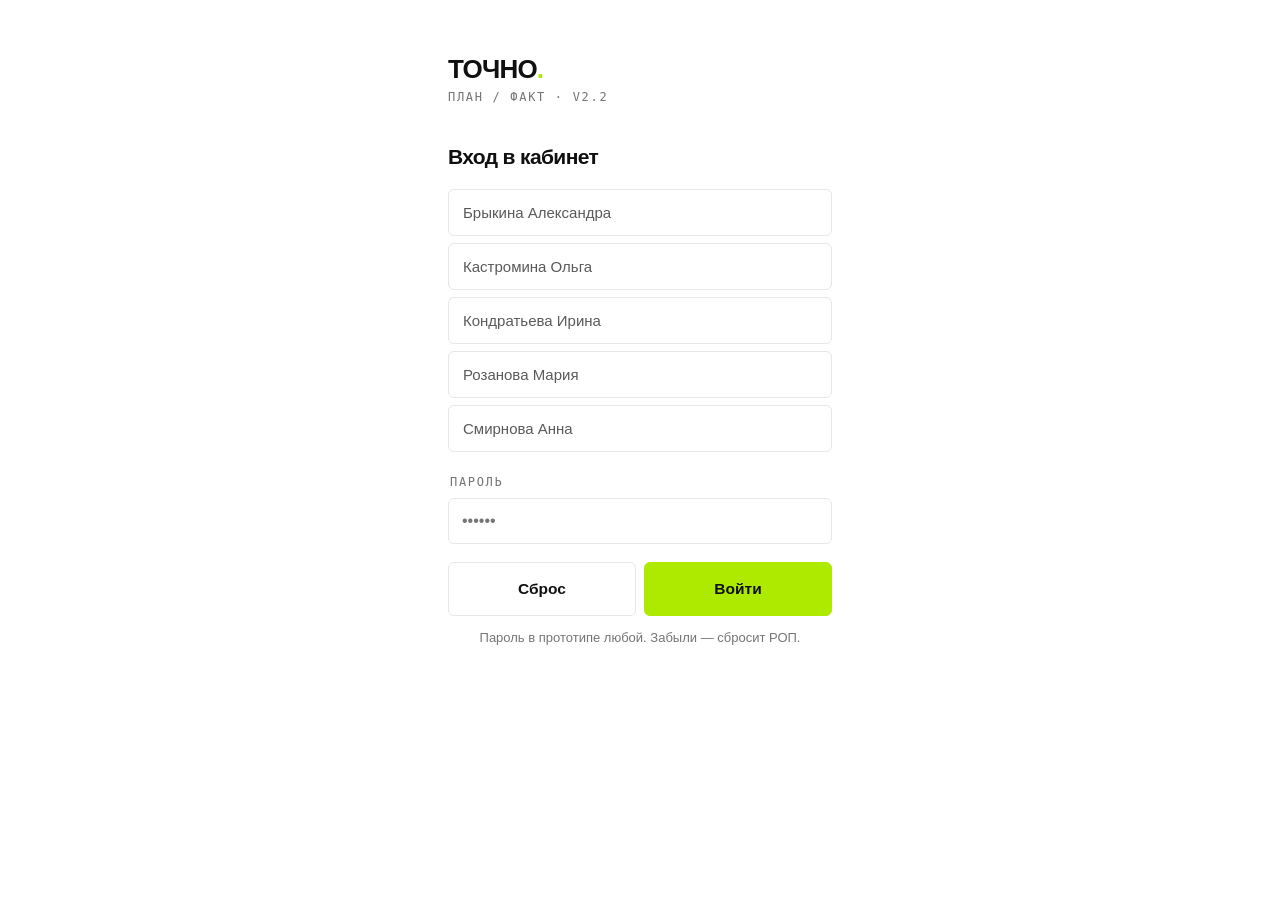
==== commit 239a93a4: "нов" ====
--- a/agent.html
+++ b/agent.html
@@ -164,14 +164,17 @@
 var STAFF=['Брыкина Александра','Кастромина Ольга','Кондратьева Ирина','Розанова Мария','Смирнова Анна'];
 /* cl: сторона клиента · sides: чьи причины показываем · free: причины текстом */
 var TYPES=[
+ {k:'sdelka',n:'Сделка',  ic:'deal',   cl:'any',    sides:'both', dayoff:true},
+ {k:'pd',    n:'Задаток', ic:'money',  cl:'any',    sides:'both', money:true},
  {k:'pokaz', n:'Показ',   ic:'home',   cl:'buyer',  sides:'both'},
  {k:'ocenka',n:'Оценка',  ic:'search', cl:'seller', sides:'seller'},
- {k:'vstr',  n:'Встреча', ic:'meet',   cl:'buyer',  sides:'both'},
+ {k:'vstr',  n:'Встреча', ic:'meet',   cl:'buyer',  sides:'buyer'},
  {k:'rekl',  n:'Реклама', ic:'screen', cl:'seller', sides:'free'},
- {k:'pd',    n:'Задаток', ic:'money',  cl:'any',    sides:'both', money:true},
- {k:'sdelka',n:'Сделка',  ic:'deal',   cl:'any',    sides:'both', dayoff:true}
+ {k:'other', n:'Другое',  ic:'list',   cl:'none',   sides:'free'}
 ];
-var NORMKEYS=[{k:'pd',l:'задаток'},{k:'sdelka',l:'сделки'},{k:'pokaz',l:'показы'},
+var ORDER={sdelka:1,pd:2,pokaz:3,ocenka:4,vstr:5,rekl:6,other:7};
+function byOrder(a,b){ var x=(ORDER[a.type]||9)-(ORDER[b.type]||9); return x||(a.time<b.time?-1:1); }
+var NORMKEYS=[{k:'sdelka',l:'сделки'},{k:'pd',l:'задаток'},{k:'pokaz',l:'показы'},
               {k:'ocenka',l:'оценки'},{k:'vstr',l:'встречи'},{k:'rekl',l:'реклама'},{k:'leads',l:'заявки'}];
 var MOVE={buyer:[{k:'buyer_move',n:'Покупатель перенёс'},{k:'buyer_nc',n:'Покупатель не на связи'}],
           seller:[{k:'seller_move',n:'Продавец перенёс'},{k:'seller_nc',n:'Продавец не на связи'}]};
@@ -227,7 +230,7 @@
   var t=iso(new Date()), y=plus(-1);
   return {
     user:null, date:t, dateY:y, seq:200,
-    monthNorm:{pd:4,sdelka:3,pokaz:20,ocenka:16,vstr:16,rekl:6,leads:24},
+    monthNorm:{sdelka:3,pd:4,pokaz:20,ocenka:25,vstr:25,rekl:8,leads:40},
     tasks:[
       /* вчера · все шесть классов, ничего не отмечено */
       {id:1,type:'pokaz', obj:'Строителей 11', cl:'Кондрева', clt:'buyer', date:y,time:'18:00',status:null},
@@ -283,7 +286,7 @@
 function normW(k){ return Math.ceil(normM(k)/4.33); }
 
 /* ================= выборки ================= */
-function byDate(d){ var o=[]; for(var i=0;i<state.tasks.length;i++) if(state.tasks[i].date===d) o.push(state.tasks[i]); return o; }
+function byDate(d){ var o=[]; for(var i=0;i<state.tasks.length;i++) if(state.tasks[i].date===d) o.push(state.tasks[i]); o.sort(byOrder); return o; }
 function task(id){ for(var i=0;i<state.tasks.length;i++) if(state.tasks[i].id===id) return state.tasks[i]; return null; }
 function futureTasks(){ var o=[]; for(var i=0;i<state.tasks.length;i++) if(state.tasks[i].date>state.date) o.push(state.tasks[i]);
   o.sort(function(a,b){ return a.date<b.date?-1:1; }); return o; }
@@ -352,7 +355,7 @@
            : nav==='fc'   ? fcHTML()
            : meHTML();
   r.innerHTML='<div class="app">'+hdrHTML()+body+
-    '<div class="foot">ТОЧНО. · кабинет агента v2.1 · прототип<br>Данные хранятся только на этом устройстве.<br>'+
+    '<div class="foot">ТОЧНО. · кабинет агента v2.2 · прототип<br>Данные хранятся только на этом устройстве.<br>'+
     '<button onclick="resetAll()">сбросить и начать заново</button></div></div>'+navHTML();
 }
 function navHTML(){
@@ -367,7 +370,7 @@
 function hdrHTML(){
   var st=state.today;
   var h='<div class="hdr"><div class="row">'+
-    '<div class="mark">ТОЧНО<i>.</i><small>план / факт · v2.1</small></div>'+
+    '<div class="mark">ТОЧНО<i>.</i><small>план / факт · v2.2</small></div>'+
     '<div class="who"><b>'+esc(state.user)+'</b><span>'+rud(state.date)+'</span></div></div>';
   if(!st.sent){
     h+='<button class="btn pri submit" onclick="openWiz()">'+ic('send',20)+'Сдать план и факт</button>'+
@@ -386,7 +389,7 @@
   state.today.status=o[(i+1)%o.length]; save(); render(); }
 
 function loginHTML(){
-  var h='<div class="login"><div class="mark">ТОЧНО<i>.</i></div><div class="sub">план / факт · v2.1</div><h2>Вход в кабинет</h2>';
+  var h='<div class="login"><div class="mark">ТОЧНО<i>.</i></div><div class="sub">план / факт · v2.2</div><h2>Вход в кабинет</h2>';
   for(var i=0;i<STAFF.length;i++)
     h+='<button class="pick'+(pickName===STAFF[i]?' on':'')+'" onclick="pickName=\''+STAFF[i]+'\';render()">'+STAFF[i]+'</button>';
   h+='<div class="lbl">Пароль</div><input type="password" id="pw" placeholder="••••••">'+
@@ -549,12 +552,7 @@
     '<button class="chip'+(meMode==='week'?' on':'')+'" onclick="meMode=\'week\';render()">Неделя</button>'+
     '<button class="chip'+(meMode==='month'?' on':'')+'" onclick="meMode=\'month\';render()">Месяц</button></div></div>';
   var isW=meMode==='week';
-  var sum=0,need=0;
-  for(var i=0;i<NORMKEYS.length;i++){ var k=NORMKEYS[i].k;
-    sum+=(isW?cntW(k):cntM(k)); need+=(isW?normW(k):normM(k)); }
-  h+='<div class="card"><div class="t">'+(isW?'Неделя '+ru(weekStart())+' – '+ru(weekEnd()):'Месяц с 1 '+monthName())+'</div>'+
-     '<div class="kv"><span>Исполнение</span><b class="'+(sum>=need?'g':'')+'">'+Math.round(sum/need*100)+'%</b></div>'+
-     '<div class="bar"><i style="width:'+Math.min(Math.round(sum/need*100),100)+'%"></i></div>';
+  h+='<div class="card"><div class="t">'+(isW?'Неделя '+ru(weekStart())+' – '+ru(weekEnd()):monthNom()+' · с 1 числа')+'</div>';
   for(var j=0;j<NORMKEYS.length;j++){ var kk=NORMKEYS[j].k, d=isW?cntW(kk):cntM(kk), n=isW?normW(kk):normM(kk);
     h+='<div class="kv"><span>'+NORMKEYS[j].l.charAt(0).toUpperCase()+NORMKEYS[j].l.slice(1)+'</span>'+
        '<b class="'+(d>=n?'g':'')+'">'+d+' / '+n+' · '+Math.round(d/n*100)+'%</b></div>';
@@ -626,7 +624,7 @@
 
   if(cSt==='done'){
     if(t.money) h+='<div class="lbl">Подтвердите сумму · обязательно</div><input type="number" inputmode="numeric" id="fSum" value="'+(cur.sum||'')+'" placeholder="105000">';
-    h+='<div class="lbl">Результат</div><textarea id="fRes"'+(t.k==='ocenka'?'':' placeholder="Что решили"')+'>'+esc(cur.res)+'</textarea>';
+    h+='<div class="lbl">Результат</div><textarea id="fRes" placeholder="Итог, комментарий">'+esc(cur.res)+'</textarea>';
     if(t.k==='pd'){
       h+='<div class="lbl">Сделка</div><div class="chips">'+
          '<button class="chip'+(cDeal?' on g':'')+'" onclick="grabTask();cDeal=true;drawTask()">Назначить</button>'+
@@ -725,17 +723,21 @@
   fixClt(); drawAdd();
 }
 function openVague(){ frm={id:0,type:'pokaz',obj:'',cl:'',clt:'',date:state.date,time:'',sum:'',star:false,vague:true}; fixClt(); drawAdd(); }
-function fixClt(){ var t=T(frm.type); if(t.cl!=='any') frm.clt=t.cl; }
+function fixClt(){ var t=T(frm.type); if(t.cl==='none') frm.clt=''; else if(t.cl!=='any') frm.clt=t.cl; }
 function drawAdd(){
+  if(frm.type==='lead') return drawLead();
   var t=T(frm.type);
   var h='<h3>'+(frm.id?'Дело':(frm.vague?'Назначить новое':(frm.star?'Дело вне плана':'Новое дело')))+'</h3>'+
     '<div class="sh">'+(frm.vague?'без адреса и клиента':rud(frm.date))+'</div>'+
     '<div class="lbl">Класс</div><div class="chips three">';
   for(var i=0;i<TYPES.length;i++)
     h+='<button class="chip'+(frm.type===TYPES[i].k?' on':'')+'" onclick="grabAdd();frm.type=\''+TYPES[i].k+'\';fixClt();drawAdd()">'+TYPES[i].n+'</button>';
+  h+='<button class="chip'+(frm.type==='lead'?' on':'')+'" onclick="frm.type=\'lead\';drawAdd()">Заявки</button>';
   h+='</div><div class="row2"><div><div class="lbl">Дата</div><input type="date" id="aDate" value="'+frm.date+'"></div>'+
      '<div><div class="lbl">Время</div><input type="time" id="aTime" value="'+(frm.time||'')+'"></div></div>';
-  if(!frm.vague){
+  if(t.k==='other'){
+    h+='<div class="lbl">Задача · своими словами</div><input id="aObj" value="'+esc(frm.obj)+'" placeholder="Собрать документы по Мира 6">';
+  } else if(!frm.vague){
     h+='<div class="lbl">Объект · адрес</div><input id="aObj" value="'+esc(frm.obj)+'" placeholder="Строителей 11">'+
        '<div class="lbl">Клиент · имя без фамилии</div><input id="aCl" value="'+esc(frm.cl)+'" placeholder="Кондрева">'+
        '<div class="lbl">Тип клиента</div><div class="chips">';
@@ -755,6 +757,34 @@
   sheet(h);
   setTimeout(function(){ var o=document.getElementById('aObj'); if(o&&!frm.obj) o.focus(); },60);
 }
+function drawLead(){
+  var cur=leadOn(frm.date);
+  var h='<h3>Новые заявки</h3><div class="sh">'+rud(frm.date)+'</div>'+
+    '<div class="lbl">Класс</div><div class="chips three">';
+  for(var i=0;i<TYPES.length;i++)
+    h+='<button class="chip" onclick="frm.type=\''+TYPES[i].k+'\';fixClt();drawAdd()">'+TYPES[i].n+'</button>';
+  h+='<button class="chip on">Заявки</button></div>'+
+    '<div class="lbl">Дата</div><input type="date" id="aDate" value="'+frm.date+'">'+
+    '<div class="lbl">Сколько новых заявок пришло</div><input type="number" inputmode="numeric" id="aLead" value="'+(cur===null?'':cur)+'" placeholder="0">'+
+    '<div class="hint">Это входящий поток, а не дело. Итог дня и недели считается сам.</div>'+
+    '<div class="sbtn"><button class="btn" onclick="closeSheet()">Отмена</button>'+
+    '<button class="btn pri" onclick="saveLead()">Сохранить</button></div>';
+  sheet(h);
+}
+function leadOn(d){
+  for(var i=0;i<state.leads.length;i++) if(state.leads[i].date===d) return state.leads[i].n;
+  if(d===state.dateY&&state.leadsY!==null) return state.leadsY;
+  return null;
+}
+function saveLead(){
+  var dd=document.getElementById('aDate'), v=document.getElementById('aLead');
+  if(!v||v.value===''){ alert('Укажите количество заявок'); return; }
+  var d=dd?dd.value:state.date, n=Number(v.value), found=false;
+  for(var i=0;i<state.leads.length;i++) if(state.leads[i].date===d){ state.leads[i].n=n; found=true; }
+  if(!found) state.leads.push({date:d,n:n});
+  if(d===state.dateY) state.leadsY=n;
+  save(); closeSheet(); afterChange();
+}
 function grabAdd(){
   var g=function(id){ var e=document.getElementById(id); return e?e.value:null; },v;
   if((v=g('aObj'))!==null) frm.obj=v;
@@ -766,7 +796,7 @@
 function saveAdd(again){
   grabAdd(); fixClt();
   var t=T(frm.type);
-  if(!frm.vague&&!frm.obj){ alert('Укажите адрес объекта'); return; }
+  if(!frm.vague&&!frm.obj){ alert(t.k==='other'?'Опишите задачу':'Укажите адрес объекта'); return; }
   if(!frm.vague&&t.cl==='any'&&!frm.clt){ alert('Выберите: покупатель или продавец'); return; }
   if(t.money&&!frm.vague&&!frm.sum){ alert('Для задатка сумма комиссии обязательна'); return; }
   if(frm.id){
@@ -795,7 +825,8 @@
 function closeWiz(){ document.getElementById('wiz').classList.remove('on'); render(); }
 function afterChange(){ if(document.getElementById('wiz').classList.contains('on')) drawWiz(); else render(); }
 function drawWiz(){
-  var h='<div class="steps">'+[0,1,2,3].map(function(i){ return '<div class="'+(i<=step?'on':'')+'"></div>'; }).join('')+'</div>', bar='', one=false;
+  var h='<div class="steps">'+[0,1,2,3].map(function(i){ return '<div class="'+(i<=step?'on':'')+'"></div>'; }).join('')+'</div>'+
+        '<div class="sh" style="margin:-6px 0 12px">Шаг '+(step+1)+' из 4</div>', bar='', one=false;
   if(step===0){
     var y=byDate(state.dateY), left=yestLeft();
     h+='<div class="wtitle">Факт за вчера</div><div class="sh">'+rud(state.dateY)+'</div>'+
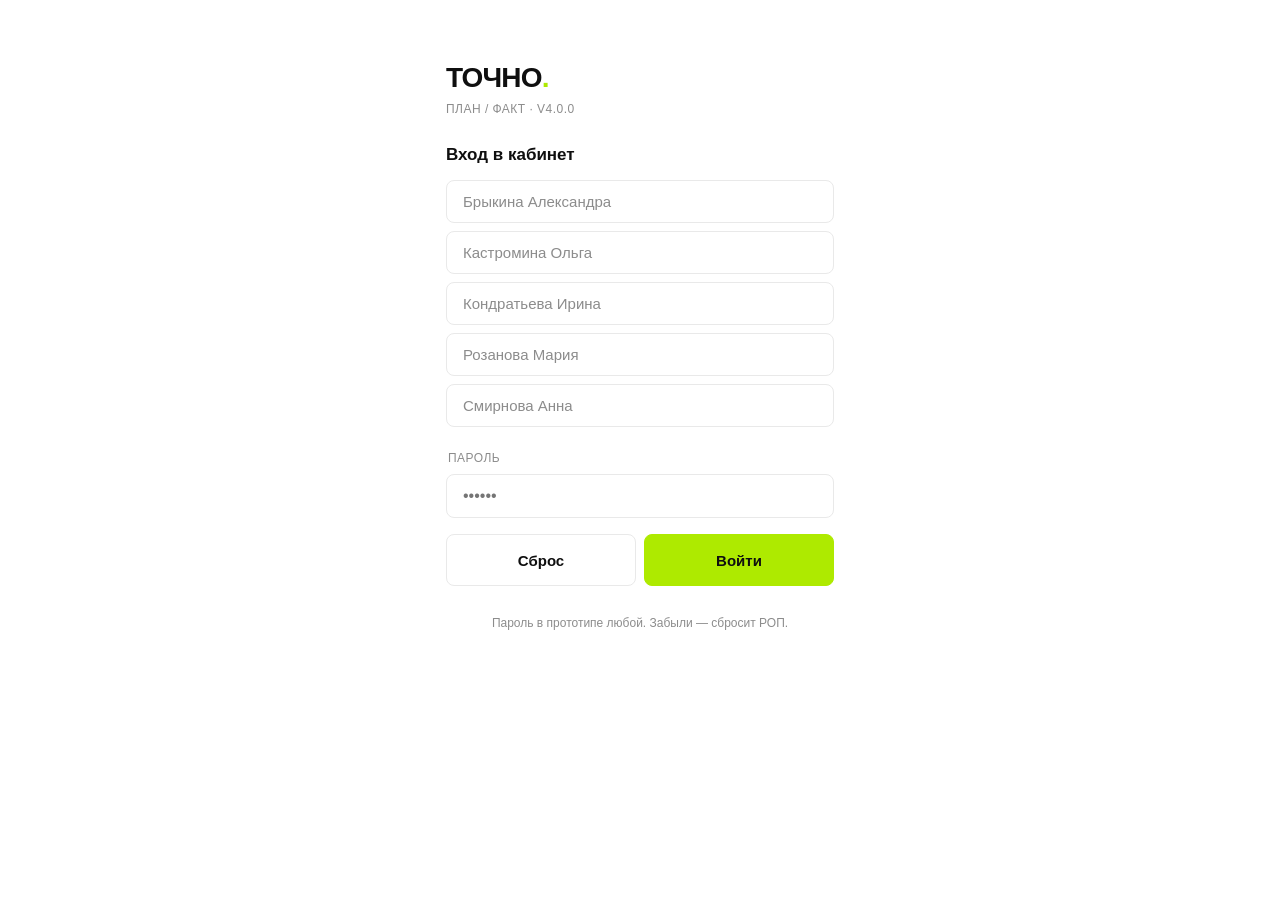
==== commit 50d85321: "4" ====
--- a/agent.html
+++ b/agent.html
@@ -7,123 +7,225 @@
 <meta http-equiv="Cache-Control" content="no-store, no-cache, must-revalidate">
 <title>ТОЧНО. — Кабинет агента</title>
 <style>
+/* ============================================================
+   ТОЧНО · план/факт — единая система интерфейса
+   Цвета: чёрный, белый, салатовый + два сигнальных
+   Шрифт: один · размеры 28/17/15/12 · начертания 400/600
+   ============================================================ */
 :root{
+  --ink:#0F0F0F;        /* текст и активный фон */
+  --mute:#8C8C8C;       /* единственный серый для текста */
+  --line:#E9E9E9;       /* единственный серый для границ */
+  --soft:#F6F6F6;       /* единственный серый для подложек */
+  --bg:#FFFFFF;
+  --lime:#AEEA00;       /* факт, достигнутое, главное действие */
+  --on-lime:#0F0F0F;
+  --plan:#F07C00;       /* план, ещё не сделано */
+  --alarm:#E03A2F;      /* отказ, срыв */
+  --t1:28px; --t2:17px; --t3:15px; --t4:12px;
+  --r:8px; --pill:999px;
+  --s1:4px; --s2:8px; --s3:12px; --s4:16px; --s5:24px;
   color-scheme:light;
-  --ink:#101010; --ink-2:#5A5A5A; --mute:#757575;
-  --line:#E6E6E6; --paper:#FFFFFF; --card:#FFFFFF;
-  --surface:#FAFAFA; --surface-2:#F0F0F0;
-  --lime:#AEEA00; --on-lime:#101010; --green:#0D7A46;
-  --star:#8A6100; --red:#B3261E; --r:6px;
 }
 *{box-sizing:border-box;-webkit-tap-highlight-color:transparent}
-html,body{margin:0;background:var(--paper);color:var(--ink);
+html,body{margin:0;background:var(--bg);color:var(--ink);
   font-family:-apple-system,BlinkMacSystemFont,"SF Pro Text","Segoe UI",Roboto,"Helvetica Neue",Arial,sans-serif;
-  font-size:16px;line-height:1.55}
-button{font-family:inherit}
-.app{max-width:560px;margin:0 auto;padding:14px 14px 150px}
-.mono{font-family:ui-monospace,"SF Mono","Roboto Mono","Noto Sans Mono",Menlo,monospace}
-
-.login{max-width:420px;margin:0 auto;padding:56px 18px}
-.login .mark{font-size:26px;font-weight:600;letter-spacing:-.03em;margin-bottom:6px}
-.login .mark i{font-style:normal;color:var(--lime)}
-.login .sub{font-family:ui-monospace,Menlo,monospace;font-size:12px;letter-spacing:.14em;text-transform:uppercase;color:var(--mute);margin-bottom:34px}
-.login h2{font-size:21px;letter-spacing:-.03em;margin:0 0 16px}
-.pick{width:100%;text-align:left;background:var(--card);border:1px solid var(--line);border-radius:var(--r);padding:14px;margin-bottom:7px;font-size:15px;color:var(--ink-2)}
-.pick.on{border-color:var(--ink);border-width:2px;color:var(--ink);font-weight:600}
-.note{font-size:13px;color:var(--mute);margin-top:12px;text-align:center}
-
-.hdr{padding-bottom:12px;border-bottom:2px solid var(--ink);margin-bottom:14px}
-.hdr .row{display:flex;justify-content:space-between;align-items:flex-start;gap:12px}
+  font-size:var(--t3);line-height:1.5;font-weight:400}
+button,input,textarea{font-family:inherit;font-size:var(--t3);color:var(--ink)}
+.app{max-width:560px;margin:0 auto;padding:var(--s4) var(--s4) 170px}
+
+/* ---------- типографика ---------- */
+.t1{font-size:var(--t1);font-weight:600;letter-spacing:-.03em;line-height:1.15}
+.t2{font-size:var(--t2);font-weight:600;letter-spacing:-.01em;line-height:1.3}
+.lbl,.sec,.sh,.t{font-size:var(--t4);font-weight:400;color:var(--mute);
+  text-transform:uppercase;letter-spacing:.04em;line-height:1.3}
+.hint{font-size:var(--t4);color:var(--mute);margin:var(--s2) 2px var(--s3)}
+.big{font-size:var(--t1);font-weight:600;letter-spacing:-.03em;line-height:1.15}
+.big small{display:block;font-size:var(--t4);font-weight:400;color:var(--mute);letter-spacing:0;margin-top:var(--s2)}
+
+/* ---------- шапка ---------- */
+.hdr{display:flex;justify-content:space-between;align-items:flex-start;gap:var(--s3);
+  padding-bottom:var(--s3);border-bottom:1px solid var(--line);margin-bottom:var(--s4)}
 .mark{font-size:20px;font-weight:600;letter-spacing:-.03em;line-height:1}
 .mark i{font-style:normal;color:var(--lime)}
-.mark small{display:block;font-family:ui-monospace,Menlo,monospace;font-size:10px;letter-spacing:.12em;text-transform:uppercase;color:var(--mute);font-weight:400;margin-top:5px}
-.who{text-align:right}
-.who b{display:block;font-size:14px;font-weight:600}
-.who span{font-family:ui-monospace,Menlo,monospace;font-size:11px;color:var(--mute)}
-
-.btn{width:100%;min-height:54px;border-radius:var(--r);padding:14px;font-size:15.5px;font-weight:600;border:1px solid var(--line);background:var(--card);color:var(--ink);display:flex;align-items:center;justify-content:center;gap:9px}
-.btn.pri{background:var(--lime);color:var(--on-lime);border-color:var(--lime)}
-.btn.ghost{border-style:dashed;color:var(--mute);background:transparent}
-.btn[disabled]{background:var(--surface-2);color:var(--mute);border-color:var(--surface-2)}
-.btn+.btn{margin-top:8px}
-.submit{margin-top:12px}
-.status{margin-top:8px;display:flex;align-items:center;gap:8px;font-size:13.5px;color:var(--ink-2)}
-.dm{width:9px;height:9px;border-radius:50%;flex:none}
-.dm.ok{background:var(--green)} .dm.wait{background:var(--star)} .dm.no{background:var(--red)} .dm.none{background:var(--line)}
-
-.card{background:var(--card);border:1px solid var(--line);border-radius:var(--r);padding:13px;margin-bottom:12px}
-.card .t{font-family:ui-monospace,Menlo,monospace;font-size:12px;letter-spacing:.14em;text-transform:uppercase;color:var(--mute);margin-bottom:10px}
-.grid{display:grid;grid-template-columns:repeat(3,1fr);gap:7px}
-.grid button,.grid div{background:var(--surface);border:1px solid var(--line);border-radius:var(--r);min-height:58px;padding:9px 4px;text-align:center;color:inherit;width:100%}
-.grid b{display:block;font-size:16px;font-weight:600;letter-spacing:-.03em}
-.grid b.good{color:var(--green)}
-.grid span{font-family:ui-monospace,Menlo,monospace;font-size:10px;letter-spacing:.04em;text-transform:uppercase;color:var(--mute)}
-.bar{height:6px;background:var(--surface-2);border-radius:var(--r);overflow:hidden;margin:8px 0 4px}
+.mark small{display:block;font-size:var(--t4);color:var(--mute);font-weight:400;margin-top:6px;letter-spacing:.04em;text-transform:uppercase}
+.who{display:flex;flex-direction:column;align-items:flex-end;gap:var(--s1);text-align:right}
+.who b{font-size:var(--t3);font-weight:600}
+.who .dt{font-size:var(--t4);color:var(--mute)}
+.role{font-size:var(--t4);font-weight:600;background:var(--lime);color:var(--on-lime);
+  padding:2px var(--s2);border-radius:var(--r);letter-spacing:.04em;text-transform:uppercase}
+
+/* ---------- кнопки ---------- */
+.btn{width:100%;height:52px;border:1px solid var(--line);background:var(--bg);color:var(--ink);
+  border-radius:var(--r);font-size:var(--t3);font-weight:600;display:flex;align-items:center;
+  justify-content:center;gap:var(--s2);padding:0 var(--s3)}
+.btn+.btn{margin-top:var(--s2)}
+.btn.pri{background:var(--lime);border-color:var(--lime);color:var(--on-lime)}
+.btn.ghost{border-style:dashed;color:var(--mute)}
+.btn.warn{border-color:var(--alarm);color:var(--alarm)}
+.btn[disabled]{background:var(--soft);border-color:var(--soft);color:var(--mute)}
+.submit{margin-top:var(--s3)}
+.status{display:flex;align-items:center;gap:var(--s2);margin-top:var(--s2);font-size:var(--t4);color:var(--mute)}
+.status.alarm{color:var(--alarm)}
+.dm{width:8px;height:8px;border-radius:var(--pill);flex:none;background:var(--line)}
+.dm.ok{background:var(--lime)} .dm.wait{background:var(--plan)} .dm.no{background:var(--alarm)}
+.back{border:0;background:none;color:var(--mute);font-size:var(--t3);padding:0 0 var(--s3);font-weight:600}
+
+/* ---------- карточки ---------- */
+.card{background:var(--bg);border:1px solid var(--line);border-radius:var(--r);
+  padding:var(--s4);margin-bottom:var(--s3)}
+.card .t{display:block;margin-bottom:var(--s3)}
+.sec{margin:var(--s5) 2px var(--s2)}
+.sec.warn{color:var(--alarm)}
+
+/* ---------- показатели ---------- */
+.nrow{display:grid;grid-template-columns:repeat(4,1fr);gap:var(--s2)}
+.grid{display:grid;grid-template-columns:repeat(3,1fr);gap:var(--s2)}
+.nrow button,.grid button,.grid div{background:var(--soft);border:0;border-radius:var(--r);
+  padding:var(--s3) var(--s1);text-align:center;color:inherit;width:100%}
+.nrow b,.grid b{display:block;font-size:var(--t2);font-weight:600;letter-spacing:-.02em;color:var(--plan)}
+.nrow b.good,.grid b.good{color:var(--ink)}
+.nrow b.bad,.grid b.bad{color:var(--alarm)}
+.nrow span,.grid span{display:block;font-size:var(--t4);color:var(--mute);margin-top:2px}
+.bar{height:6px;border-radius:var(--pill);background:var(--soft);overflow:hidden;margin:var(--s3) 0 var(--s2)}
 .bar i{display:block;height:100%;background:var(--lime)}
-.kv{display:flex;justify-content:space-between;gap:10px;font-size:14.5px;color:var(--ink-2);padding:7px 0;border-bottom:1px solid var(--line)}
+
+/* ---------- строка «ключ — значение» ---------- */
+.kv{display:grid;grid-template-columns:1fr 76px 48px;align-items:baseline;gap:var(--s2);
+  padding:var(--s3) 0;border-bottom:1px solid var(--line);font-size:var(--t3)}
+.kv.two{grid-template-columns:1fr auto}
 .kv:last-child{border-bottom:0}
-.kv b{color:var(--ink);text-align:right;white-space:nowrap;font-weight:600}
-.kv b.g{color:var(--green)} .kv b.r{color:var(--red)} .kv b.s{color:var(--star)}
-
-.sec{font-family:ui-monospace,Menlo,monospace;font-size:12px;letter-spacing:.14em;text-transform:uppercase;color:var(--mute);margin:18px 2px 8px}
-.item{width:100%;text-align:left;background:var(--card);border:1px solid var(--line);border-radius:var(--r);padding:12px 13px;margin-bottom:8px;display:flex;gap:12px;align-items:center;color:inherit}
-.item.done{background:var(--surface)}
-.item.alert{border-color:var(--red)}
-.item .ic{width:44px;height:44px;flex:none;border-radius:var(--r);background:var(--surface);display:flex;align-items:center;justify-content:center;color:var(--green)}
+.kv span:first-child{color:var(--mute)}
+.kv b,.kv .pf{text-align:right;font-weight:600;font-variant-numeric:tabular-nums}
+.kv .pct{text-align:right;font-size:var(--t4);color:var(--mute);font-variant-numeric:tabular-nums}
+.kv b.g{color:var(--ink)} .kv b.r{color:var(--alarm)} .kv b.s{color:var(--plan)} .kv b.p{color:var(--plan)}
+.pf .f{color:var(--ink)} .pf .sl{color:var(--mute);margin:0 2px} .pf .p{color:var(--plan)}
+
+/* ---------- строка списка ---------- */
+.item{width:100%;display:flex;align-items:center;gap:var(--s3);text-align:left;color:inherit;
+  background:var(--bg);border:1px solid var(--line);border-radius:var(--r);
+  padding:var(--s3) var(--s4);margin-bottom:var(--s2)}
+.item.done{background:var(--soft);border-color:var(--soft)}
+.item.alert{border-left:2px solid var(--alarm)}
+.item.mv{border-left:2px solid var(--mute)}
+.item .ic{width:40px;height:40px;flex:none;border-radius:var(--r);background:var(--soft);
+  display:flex;align-items:center;justify-content:center;color:var(--ink);font-size:var(--t3);font-weight:600}
 .item .tx{flex:1;min-width:0}
-.item .tp{font-family:ui-monospace,Menlo,monospace;font-size:11px;letter-spacing:.08em;text-transform:uppercase;color:var(--mute)}
-.item .nm{font-size:15px;font-weight:600;white-space:nowrap;overflow:hidden;text-overflow:ellipsis}
-.item .sub{font-size:13.5px;color:var(--ink-2);white-space:nowrap;overflow:hidden;text-overflow:ellipsis}
-.item .rt{font-size:13px;font-weight:600;flex:none;text-align:right;max-width:40%}
-.rt.ok{color:var(--green)} .rt.mv{color:var(--star)} .rt.no{color:var(--red)} .rt.wait{color:var(--mute);font-weight:400}
-.hint{font-size:13.5px;color:var(--mute);margin:2px 4px 12px}
-.yest{--card:#FAFAFA;--surface:#F3F3F3}
-.yest .item{border-color:#DFDFDF}
-
-.bottom{position:fixed;left:0;right:0;bottom:0;z-index:10;background:var(--paper);border-top:1px solid var(--line)}
-.bottom .in{max-width:560px;margin:0 auto;padding:8px 10px calc(8px + env(safe-area-inset-bottom))}
+.item .nm{font-size:var(--t2);font-weight:600;letter-spacing:-.01em;white-space:nowrap;overflow:hidden;text-overflow:ellipsis}
+.item .nm .tm{font-weight:600;color:var(--ink);margin-right:var(--s2);font-variant-numeric:tabular-nums}
+.item .sub{font-size:var(--t4);color:var(--mute);white-space:nowrap;overflow:hidden;text-overflow:ellipsis}
+.item .tp{display:none}
+.item .rt{flex:none;font-size:var(--t4);font-weight:600;text-align:right;max-width:40%}
+.rt.ok{color:var(--ink)} .rt.no{color:var(--alarm)} .rt.mv{color:var(--mute)} .rt.wait{color:var(--mute);font-weight:400}
+
+/* ---------- сворачиваемые блоки ---------- */
+details{border:1px solid var(--line);border-radius:var(--r);margin-bottom:var(--s2);overflow:hidden}
+details[open]{border-color:var(--ink)}
+summary{list-style:none;cursor:pointer;padding:var(--s3) var(--s4);display:flex;align-items:center;
+  gap:var(--s2);font-size:var(--t2);font-weight:600}
+summary::-webkit-details-marker{display:none}
+summary .cnt{margin-left:auto;font-size:var(--t4);color:var(--mute);font-weight:400}
+summary .arw{display:none}
+details[open] summary{border-bottom:1px solid var(--line)}
+.dbody{padding:var(--s3) var(--s4)}
+
+/* ---------- сегменты и чипы ---------- */
+.chips{display:grid;grid-template-columns:repeat(2,1fr);gap:var(--s2)}
+.chips.three{grid-template-columns:repeat(3,1fr)}
+.chip{height:48px;border:1px solid var(--line);background:var(--bg);color:var(--mute);
+  border-radius:var(--r);font-size:var(--t3);font-weight:400;display:flex;align-items:center;
+  justify-content:center;gap:6px;text-align:center;padding:0 var(--s2)}
+.chip.on{background:var(--ink);border-color:var(--ink);color:var(--bg);font-weight:600}
+.chip.on.g{background:var(--lime);border-color:var(--lime);color:var(--on-lime)}
+.chip.on.r{background:var(--alarm);border-color:var(--alarm);color:#fff}
+.chip.on.s{background:var(--plan);border-color:var(--plan);color:#fff}
+
+/* ---------- поля ---------- */
+input,textarea{width:100%;background:var(--bg);border:1px solid var(--line);border-radius:var(--r);
+  padding:var(--s3) var(--s4);font-size:16px}
+input[type=date],input[type=time]{height:52px;padding:0 var(--s3);-webkit-appearance:none;appearance:none}
+textarea{min-height:84px;resize:vertical;line-height:1.45}
+.lbl{display:block;margin:var(--s4) 2px var(--s2)}
+.row2{display:grid;grid-template-columns:1fr 1fr;gap:var(--s2)}
+
+/* ---------- нижняя навигация ---------- */
+.bottom{position:fixed;left:0;right:0;bottom:0;z-index:10;background:var(--bg);border-top:1px solid var(--line)}
+.bottom .in{max-width:560px;margin:0 auto;padding:var(--s2) var(--s3) calc(var(--s2) + env(safe-area-inset-bottom))}
 .nav{display:grid;grid-template-columns:repeat(5,1fr);gap:2px}
-.nav button{background:none;border:0;color:var(--mute);font-size:11px;padding:6px 2px;width:100%}
-.nav button b{display:flex;justify-content:center;margin-bottom:3px;font-weight:400}
+.nav button{background:none;border:0;color:var(--mute);font-size:var(--t4);padding:6px 2px;width:100%}
+.nav button b{display:flex;justify-content:center;margin-bottom:var(--s1);font-weight:400}
 .nav button.on{color:var(--ink);font-weight:600}
-.nav button.on b{color:var(--green)}
-
-.ovl{position:fixed;inset:0;background:rgba(16,16,16,.35);backdrop-filter:blur(8px);-webkit-backdrop-filter:blur(8px);display:none;align-items:flex-end;z-index:40}
+
+/* ---------- слой поверх ---------- */
+.ovl{position:fixed;inset:0;z-index:40;display:none;align-items:flex-end;
+  background:rgba(15,15,15,.4);backdrop-filter:blur(6px);-webkit-backdrop-filter:blur(6px)}
 .ovl.on{display:flex}
-.sheet{background:var(--paper);width:calc(100% - 24px);max-width:536px;margin:0 auto 12px;border-radius:14px;padding:18px 16px 20px;max-height:88vh;min-height:58vh;overflow-y:auto;box-shadow:0 -8px 40px rgba(0,0,0,.18);display:flex;flex-direction:column}
-.sheet h3{margin:0 0 3px;font-size:19px;letter-spacing:-.03em}
-.sheet .grow{flex:1}
-.sh{font-family:ui-monospace,Menlo,monospace;font-size:12px;letter-spacing:.14em;text-transform:uppercase;color:var(--mute);margin-bottom:14px}
-.wiz{position:fixed;inset:0;background:var(--paper);z-index:30;display:none;overflow-y:auto}
+.sheet{width:100%;max-width:560px;margin:0 auto;height:92vh;overflow-y:auto;-webkit-overflow-scrolling:touch;
+  background:var(--bg);border-radius:16px 16px 0 0;padding:var(--s5) var(--s4) 0;
+  display:flex;flex-direction:column}
+.sheet h3{margin:0 0 var(--s1);font-size:var(--t1);font-weight:600;letter-spacing:-.03em;line-height:1.15}
+.sh{display:block;margin-bottom:var(--s4)}
+.sbtn{display:grid;grid-template-columns:1fr 1fr;gap:var(--s2);margin-top:auto;
+  padding:var(--s4) 0 calc(var(--s4) + env(safe-area-inset-bottom));position:sticky;bottom:0;background:var(--bg);z-index:2}
+.sbtn .btn{margin:0}
+
+/* ---------- мастер ---------- */
+.wiz{position:fixed;inset:0;z-index:30;display:none;overflow-y:auto;background:var(--bg)}
 .wiz.on{display:block}
-.wiz .in{max-width:560px;margin:0 auto;padding:16px 14px 200px}
-.wtitle{font-size:22px;letter-spacing:-.03em;margin:0 0 4px;font-weight:600}
-.steps{display:grid;grid-template-columns:repeat(4,1fr);gap:5px;margin-bottom:16px}
-.steps div{height:4px;background:var(--surface-2);border-radius:var(--r)}
+.wiz .in{max-width:560px;margin:0 auto;padding:var(--s4) var(--s4) 210px}
+.wtitle{font-size:var(--t1);font-weight:600;letter-spacing:-.03em;line-height:1.15;margin:0 0 var(--s1)}
+.steps{display:grid;grid-template-columns:repeat(3,1fr);gap:var(--s1);margin-bottom:var(--s4)}
+.steps div{height:3px;border-radius:var(--pill);background:var(--soft)}
 .steps div.on{background:var(--lime)}
-.wizbar{position:fixed;left:0;right:0;bottom:0;background:var(--paper);border-top:1px solid var(--line);padding:12px 14px calc(12px + env(safe-area-inset-bottom))}
-.wizbar .in{max-width:560px;margin:0 auto;display:grid;grid-template-columns:1fr 1fr;gap:8px;align-items:stretch}
-.wizbar .in.one{grid-template-columns:1fr}
-
-.lbl{font-family:ui-monospace,Menlo,monospace;font-size:12px;letter-spacing:.14em;text-transform:uppercase;color:var(--mute);margin:14px 2px 6px}
-.chips{display:grid;grid-template-columns:repeat(2,1fr);gap:7px}
-.chips.three{grid-template-columns:repeat(3,1fr)}
-.chip{background:var(--card);border:1px solid var(--line);border-radius:var(--r);min-height:52px;padding:10px 8px;font-size:14.5px;color:var(--ink-2);display:flex;align-items:center;justify-content:center;gap:7px;text-align:center;width:100%}
-.chip.on{background:var(--ink);color:var(--paper);border-color:var(--ink);font-weight:600}
-.chip.on.g{background:var(--lime);color:var(--on-lime);border-color:var(--lime)}
-.chip.on.r{background:var(--red);color:#fff;border-color:var(--red)}
-.chip.on.s{background:var(--star);color:#fff;border-color:var(--star)}
-input,textarea{width:100%;background:var(--card);border:1px solid var(--line);border-radius:var(--r);padding:13px;font-size:16px;font-family:inherit;color:var(--ink)}
-input[type=date],input[type=time]{padding:11px 12px;min-height:48px;-webkit-appearance:none;appearance:none}
-textarea{min-height:70px;resize:vertical}
-.row2{display:grid;grid-template-columns:1fr 1fr;gap:8px}
-.sbtn{display:grid;grid-template-columns:1fr 1fr;gap:8px;margin-top:auto;padding-top:18px;align-items:stretch}
-.sbtn .btn{min-height:54px;margin:0}
-.big{font-size:32px;font-weight:600;letter-spacing:-.03em;line-height:1.05}
-.big small{display:block;font-size:13.5px;font-weight:400;color:var(--ink-2);letter-spacing:0;margin-top:6px}
-.foot{margin-top:22px;padding-top:12px;border-top:1px solid var(--line);font-size:12.5px;color:var(--mute);text-align:center}
-.foot button{background:none;border:0;color:var(--mute);font-family:ui-monospace,Menlo,monospace;font-size:11px;text-decoration:underline;padding:6px}
-.party{background:var(--lime);color:var(--on-lime);border-radius:var(--r);padding:14px;text-align:center;font-weight:600;margin-bottom:12px}
+.wizbar{position:fixed;left:0;right:0;bottom:0;background:var(--bg);border-top:1px solid var(--line);
+  padding:var(--s3) var(--s4) calc(var(--s3) + env(safe-area-inset-bottom))}
+.wizbar .in{max-width:560px;margin:0 auto;display:grid;grid-template-columns:1fr 1fr;gap:var(--s2)}
+.wizbar .btn{margin:0}
+
+/* ---------- вход ---------- */
+.login{max-width:420px;margin:0 auto;padding:64px var(--s4)}
+.login .mark{font-size:var(--t1);margin-bottom:var(--s2)}
+.login .sub{font-size:var(--t4);color:var(--mute);text-transform:uppercase;letter-spacing:.04em;margin-bottom:var(--s5)}
+.login h2{font-size:var(--t2);font-weight:600;margin:0 0 var(--s3)}
+.pick{width:100%;text-align:left;background:var(--bg);border:1px solid var(--line);border-radius:var(--r);
+  padding:var(--s3) var(--s4);margin-bottom:var(--s2);font-size:var(--t3);color:var(--mute)}
+.pick.on{border-color:var(--ink);color:var(--ink);font-weight:600}
+.note{font-size:var(--t4);color:var(--mute);margin-top:var(--s3);text-align:center}
+
+/* ---------- подвал ---------- */
+.foot{margin-top:var(--s5);padding-top:var(--s4);border-top:1px solid var(--line);
+  font-size:var(--t4);color:var(--mute);text-align:center}
+.foot button{background:none;border:0;color:var(--mute);font-size:var(--t4);text-decoration:underline;padding:6px}
+.party{background:var(--lime);color:var(--on-lime);border-radius:var(--r);padding:var(--s4);
+  text-align:center;font-weight:600;margin-bottom:var(--s3)}
+
+
+/* ---------- шапка: обёртка ряда ---------- */
+.hdr{display:block}
+.hdr .row{display:flex;justify-content:space-between;align-items:flex-start;gap:var(--s3)}
+.who span{font-size:var(--t4);color:var(--mute)}
+.who .role{color:var(--on-lime)}
+
+/* ---------- строка дела: две строки × три столбца ---------- */
+.task{width:100%;display:grid;grid-template-columns:40px 58px 1fr auto;gap:var(--s3);align-items:center;
+  text-align:left;color:inherit;background:var(--bg);border:1px solid var(--line);border-radius:var(--r);
+  padding:var(--s3) var(--s4);margin-bottom:var(--s2)}
+.task.done{background:var(--soft);border-color:var(--soft)}
+.task .ic{width:40px;height:40px;border-radius:var(--r);background:var(--soft);display:flex;align-items:center;justify-content:center;color:var(--ink)}
+.task.done .ic{background:var(--bg)}
+.task .c{min-width:0}
+.task .c b{display:block;font-size:var(--t2);font-weight:600;letter-spacing:-.01em;line-height:1.25;
+  white-space:nowrap;overflow:hidden;text-overflow:ellipsis;font-variant-numeric:tabular-nums}
+.task .c span{display:block;font-size:var(--t4);color:var(--mute);line-height:1.3;white-space:nowrap;overflow:hidden;text-overflow:ellipsis}
+.task.hassum{grid-template-columns:40px 58px 1fr auto auto}
+.task .sum{font-size:var(--t2);font-weight:600;letter-spacing:-.01em;font-variant-numeric:tabular-nums;white-space:nowrap}
+.task .r{display:flex;align-items:center;justify-content:flex-end}
+.task .r:empty{display:none}
+.st{display:inline-flex;align-items:center;height:32px;padding:0 var(--s3);border-radius:var(--pill);font-size:var(--t3);font-weight:600;white-space:nowrap}
+.st.wait{background:rgba(240,124,0,.14);color:var(--plan)}
+.st.ok{background:var(--lime);color:var(--on-lime)}
+.st.no{background:rgba(224,58,47,.12);color:var(--alarm)}
+.st.mv{background:var(--soft);color:var(--mute)}
 </style>
 </head>
 <body>
@@ -161,6 +263,23 @@
   if(!s) return null; try{ return JSON.parse(s);}catch(e){ return null; } }
 
 /* ================= классы ================= */
+var QUOTES=[
+ 'Задаток берут не в тот день, когда уговорил, а в тот, когда позвонил третий раз.',
+ 'Объект без фотографий продаётся ровно так же, как квартира без адреса.',
+ 'Клиент, который «подумает до понедельника», думает в среднем до следующего апреля.',
+ 'Показ без вопроса о деньгах — это экскурсия.',
+ 'План на день, написанный вечером, выполняется чаще плана, написанного утром. Обидно, но так.',
+ 'Половина переносов — это отказы, которые постеснялись назвать.',
+ 'Собственник, который «сам всё знает про рынок», обычно знает цену соседней квартиры за 2019 год.',
+ 'Реклама без звонков — не реклама, а фотоальбом.',
+ 'Сильный агент отличается не количеством показов, а количеством вопросов до показа.',
+ 'Хороший день — это не когда всё получилось, а когда понятно, что делать завтра.'
+];
+function quoteOfDay(){
+  var n=0, k=(state&&state.user?state.user:'')+(state&&state.date?state.date:'');
+  for(var i=0;i<k.length;i++) n=(n*31+k.charCodeAt(i))%9973;
+  return QUOTES[n%QUOTES.length];
+}
 var STAFF=['Брыкина Александра','Кастромина Ольга','Кондратьева Ирина','Розанова Мария','Смирнова Анна'];
 /* cl: сторона клиента · sides: чьи причины показываем · free: причины текстом */
 var TYPES=[
@@ -173,7 +292,11 @@
  {k:'other', n:'Другое',  ic:'list',   cl:'none',   sides:'free'}
 ];
 var ORDER={sdelka:1,pd:2,pokaz:3,ocenka:4,vstr:5,rekl:6,other:7};
-function byOrder(a,b){ var x=(ORDER[a.type]||9)-(ORDER[b.type]||9); return x||(a.time<b.time?-1:1); }
+function byOrder(a,b){
+  var ta=a.time||'99:99', tb=b.time||'99:99';
+  if(ta!==tb) return ta<tb?-1:1;
+  return (ORDER[a.type]||9)-(ORDER[b.type]||9);
+}
 var NORMKEYS=[{k:'sdelka',l:'сделки'},{k:'pd',l:'задаток'},{k:'pokaz',l:'показы'},
               {k:'ocenka',l:'оценки'},{k:'vstr',l:'встречи'},{k:'rekl',l:'реклама'},{k:'leads',l:'заявки'}];
 var MOVE={buyer:[{k:'buyer_move',n:'Покупатель перенёс'},{k:'buyer_nc',n:'Покупатель не на связи'}],
@@ -230,7 +353,8 @@
   var t=iso(new Date()), y=plus(-1);
   return {
     user:null, date:t, dateY:y, seq:200,
-    monthNorm:{sdelka:3,pd:4,pokaz:20,ocenka:25,vstr:25,rekl:8,leads:40},
+    monthNorm:{sdelka:4,pd:4,pokaz:20,ocenka:20,vstr:20,rekl:8,leads:40},
+    weekNorm:{sdelka:1,pd:1,pokaz:5,ocenka:5,vstr:5,rekl:2,leads:10},
     tasks:[
       /* вчера · все шесть классов, ничего не отмечено */
       {id:1,type:'pokaz', obj:'Строителей 11', cl:'Кондрева', clt:'buyer', date:y,time:'18:00',status:null},
@@ -283,7 +407,7 @@
 
 /* ================= нормы ================= */
 function normM(k){ return state.monthNorm[k]||0; }
-function normW(k){ return Math.ceil(normM(k)/4.33); }
+function normW(k){ return (state.weekNorm&&state.weekNorm[k])||0; }
 
 /* ================= выборки ================= */
 function byDate(d){ var o=[]; for(var i=0;i<state.tasks.length;i++) if(state.tasks[i].date===d) o.push(state.tasks[i]); o.sort(byOrder); return o; }
@@ -302,6 +426,26 @@
   if(state.leadsY!==null&&inRange(state.dateY,a,b)) n+=state.leadsY;
   return n;
 }
+function paceLine(){
+  var d=new Date(), day=(d.getDay()+6)%7, left=Math.max(6-day,1), need=[];
+  for(var i=0;i<NORMKEYS.length;i++){ var k=NORMKEYS[i].k;
+    if(k==='leads'||k==='sdelka') continue;
+    var have=cntW(k), n=normW(k);
+    if(have>=n) continue;
+    var perDay=Math.ceil((n-have)/left);
+    if(perDay>0) need.push(perDay+' '+NORMKEYS[i].l);
+  }
+  if(!need.length) return 'Норма недели закрыта. Всё сверх — плюсом.';
+  return 'Чтобы идти в темпе, сегодня: '+need.slice(0,3).join(' · ');
+}
+function openAllNorms(){
+  var h='<h3>Норма недели</h3><div class="sh">'+ru(weekStart())+' – '+ru(weekEnd())+'</div><div class="card">';
+  for(var i=0;i<NORMKEYS.length;i++){ var k=NORMKEYS[i].k, d=cntW(k), n=normW(k);
+    h+='<div class="kv"><span>'+NORMKEYS[i].l+'</span><b class="'+(d>=n?'g':'')+'">'+d+' / '+n+'</b></div>'; }
+  h+='</div><div class="hint">За месяц те же показатели — в разделе «Моё».</div>'+
+     '<div class="sbtn" style="grid-template-columns:1fr"><button class="btn pri" onclick="closeSheet()">Понятно</button></div>';
+  sheet(h);
+}
 function cntW(k){ return k==='leads'? leadsIn(weekStart(),state.date) : doneIn(k,weekStart(),state.date); }
 function cntM(k){ return k==='leads'? leadsIn(monthStart(),state.date) : doneIn(k,monthStart(),state.date); }
 function listW(k,doneOnly){
@@ -319,10 +463,11 @@
   if(mode==='month') return [monthStart(),monthEnd()];
   return [monthEnd(),'9999-12-31'];
 }
-function fcItems(mode){
+function fcItems(mode,withRefuse){
   var r=fcRange(mode), o=[];
   for(var i=0;i<state.tasks.length;i++){ var t=state.tasks[i];
-    if(t.type!=='pd'||t.status==='refuse') continue;
+    if(t.type!=='pd') continue;
+    if(withRefuse? t.status!=='refuse' : t.status==='refuse') continue;
     if(mode==='future'? t.date>r[0] : inRange(t.date,r[0],r[1])) o.push(t);
   }
   o.sort(function(a,b){ return a.date<b.date?-1:1; }); return o;
@@ -331,7 +476,9 @@
   var it=fcItems(mode), pn=it.length, ps=0, fn=0, fs=0;
   for(var i=0;i<it.length;i++){ ps+=Number(it[i].sum||0);
     if(it[i].status==='done'){ fn++; fs+=Number(it[i].sum||0); } }
-  return {n:pn,s:ps,fn:fn,fs:fs,items:it};
+  var rf=fcItems(mode,true), rs=0;
+  for(var j=0;j<rf.length;j++) rs+=Number(rf[j].lostSum||0);
+  return {n:pn,s:ps,fn:fn,fs:fs,items:it,ref:rf,refSum:rs};
 }
 
 /* ================= рендер ================= */
@@ -339,7 +486,7 @@
 function render(){
   try{ draw(); }catch(e){
     document.getElementById('root').innerHTML='<div class="app"><div class="card"><div class="t">Что-то пошло не так</div>'+
-      '<p style="font-size:14px">Похоже, сохранились данные прошлой версии.</p>'+
+      '<p style="font-size:15px">Похоже, сохранились данные прошлой версии.</p>'+
       '<button class="btn" onclick="hardReset()">Очистить и открыть заново</button>'+
       '<div class="hint">'+esc(e.message)+'</div></div></div>';
   }
@@ -355,7 +502,7 @@
            : nav==='fc'   ? fcHTML()
            : meHTML();
   r.innerHTML='<div class="app">'+hdrHTML()+body+
-    '<div class="foot">ТОЧНО. · кабинет агента v2.2 · прототип<br>Данные хранятся только на этом устройстве.<br>'+
+    '<div class="foot">ТОЧНО. · кабинет агента v4.0.4 · прототип<br>Данные хранятся только на этом устройстве.<br>'+
     '<button onclick="resetAll()">сбросить и начать заново</button></div></div>'+navHTML();
 }
 function navHTML(){
@@ -365,23 +512,29 @@
     nb(c,'fc','target','Прогноз')+nb(c,'me','chart','Моё')+'</div></div></div>';
 }
 function nb(c,k,i,n){ return '<button class="'+(c===k?'on':'')+'" onclick="go(\''+k+'\')"><b>'+ic(i,24)+'</b>'+n+'</button>'; }
-function go(k){ nav=k; render(); }
+function go(k){ nav=k; render(); try{ window.scrollTo(0,0); }catch(e){} }
 
 function hdrHTML(){
   var st=state.today;
   var h='<div class="hdr"><div class="row">'+
-    '<div class="mark">ТОЧНО<i>.</i><small>план / факт · v2.2</small></div>'+
+    '<div class="mark">ТОЧНО<i>.</i><small>план / факт · v4.0.4</small></div>'+
     '<div class="who"><b>'+esc(state.user)+'</b><span>'+rud(state.date)+'</span></div></div>';
-  if(!st.sent){
-    h+='<button class="btn pri submit" onclick="openWiz()">'+ic('send',20)+'Сдать план и факт</button>'+
-       '<div class="status"><span class="dm none"></span>Не сдан · срок до 10:00</div>';
-  } else {
-    var m={sent:['wait','Сдан в '+st.at+' · ждёт приёмки'],accepted:['ok','Принят РОПом'],
-           extra:['wait','Принят с дополнительными задачами'],rejected:['no','Не принят — нужны правки']};
-    var s=m[st.status]||m.sent;
-    h+='<button class="btn submit" disabled>'+ic('ok',20)+'План и факт сданы</button>'+
-       '<div class="status"><span class="dm '+s[0]+'"></span>'+s[1]+
-       '<button style="background:none;border:0;color:var(--mute);text-decoration:underline;font-size:12px;padding:0 0 0 6px" onclick="cycleStatus()">демо</button></div>';
+  if(nav==='today'||nav==='yest'){
+    if(!st.sent){
+      h+='<button class="btn pri submit" onclick="openWiz()">'+ic('send',20)+'Сдать план и факт</button>'+
+         '<div class="status alarm"><span class="dm no"></span>Не сдан · срок до 10:00</div>';
+    } else {
+      var m={sent:['wait','Сдан в '+st.at+' · ждёт приёмки'],accepted:['ok','Принят РОПом'],
+             extra:['wait','Принят с дополнительными задачами'],rejected:['no','Не принят — нужны правки']};
+      var x=m[st.status]||m.sent;
+      h+='<button class="btn submit" disabled>'+ic('ok',20)+'План и факт сданы</button>'+
+         '<div class="status"><span class="dm '+x[0]+'"></span>'+x[1]+
+         '<button style="background:none;border:0;color:var(--mute);text-decoration:underline;font-size:12px;padding:0 0 0 6px" onclick="cycleStatus()">демо</button></div>';
+    }
+  } else if(nav==='fut'){
+    h+='<button class="btn submit" onclick="openAdd(plus(1))">+ Назначить на дату</button>';
+  } else if(nav==='fc'){
+    h+='<button class="btn submit" onclick="openAdd(fcMode===\'week\'?state.date:plus(10),false,0,\'pd\')">+ Добавить задаток</button>';
   }
   return h+'</div>';
 }
@@ -389,7 +542,7 @@
   state.today.status=o[(i+1)%o.length]; save(); render(); }
 
 function loginHTML(){
-  var h='<div class="login"><div class="mark">ТОЧНО<i>.</i></div><div class="sub">план / факт · v2.2</div><h2>Вход в кабинет</h2>';
+  var h='<div class="login"><div class="mark">ТОЧНО<i>.</i></div><div class="sub">план / факт · v4.0.0</div><h2>Вход в кабинет</h2>';
   for(var i=0;i<STAFF.length;i++)
     h+='<button class="pick'+(pickName===STAFF[i]?' on':'')+'" onclick="pickName=\''+STAFF[i]+'\';render()">'+STAFF[i]+'</button>';
   h+='<div class="lbl">Пароль</div><input type="password" id="pw" placeholder="••••••">'+
@@ -400,20 +553,21 @@
 }
 function doLogin(){
   var pw=document.getElementById('pw');
-  if(!pickName){ alert('Выберите себя из списка'); return; }
-  if(!pw.value){ alert('Введите пароль'); return; }
+  if(!pickName){ warn('Выберите себя из списка'); return; }
+  if(!pw.value){ warn('Введите пароль'); return; }
   state.user=pickName; save(); render();
 }
 
 /* ================= СЕГОДНЯ ================= */
 function todayHTML(){
-  var h='<div class="card"><div class="t">Норма недели · '+ru(weekStart())+' – '+ru(weekEnd())+'</div><div class="grid">';
+  var h='<div class="card"><div class="t">Неделя · '+ru(weekStart())+' – '+ru(weekEnd())+'</div><div class="nrow">';
   for(var i=0;i<NORMKEYS.length;i++){ var k=NORMKEYS[i].k, d=cntW(k), n=normW(k);
     h+='<button onclick="openNorm(\''+k+'\')"><b class="'+(d>=n?'good':'')+'">'+d+'/'+n+'</b><span>'+NORMKEYS[i].l+'</span></button>';
   }
-  h+='</div><div class="hint" style="margin:9px 0 0">Тап по цифре — что засчитано и что запланировано. Больше нормы — хорошо.</div></div>';
+  h+='</div><div class="hint" style="margin:9px 0 0">'+paceLine()+'</div></div>';
 
   var left=yestLeft();
+  if(left&&!state.today.sent)
   h+='<button class="item'+(left?' alert':'')+'" onclick="go(\'yest\')">'+
      '<div class="ic"'+(left?' style="color:var(--red)"':'')+'>'+ic(left?'alert':'ok')+'</div><div class="tx">'+
      '<div class="tp">вчера · '+rud(state.dateY)+'</div><div class="nm">'+(left?'Не отмечено дел: '+left:'Все дела отмечены')+'</div>'+
@@ -433,35 +587,37 @@
   var t=byDate(state.date);
   for(var m=0;m<t.length;m++) h+=itemHTML(t[m],'day');
   if(!t.length) h+='<div class="hint">На сегодня пусто.</div>';
-  h+='<button class="btn" onclick="openAdd(state.date)">+ Добавить дело</button>'+
-     '<button class="btn ghost" onclick="openVague()">Назначить новое · без адреса</button>'+
-     '<div class="hint" style="margin-top:10px">«Назначить новое» — когда знаете, что будет показ или оценка, но объект и клиент ещё не определены.</div>';
+  h+='<button class="btn" onclick="openAdd(state.date)">+ Добавить</button>'+
+     '<button class="btn" onclick="openVague()">+ Найти</button>'+
+     '<div class="hint" style="margin-top:10px">«Добавить» — когда объект и клиент известны. «Найти» — когда нужен ещё один показ или оценка, а кому — предстоит выяснить.</div>'+
+     '<div class="card" style="margin-top:14px;background:var(--surface)"><div class="t">Цитата дня</div>'+
+     '<div style="font-size:15px;color:var(--ink-2)">'+esc(quoteOfDay())+'</div></div>';
   return h;
 }
 function itemHTML(it,mode){
-  var t=T(it.type), sub=[];
-  if(it.cl) sub.push(it.cl+(it.clt?' · '+(it.clt==='buyer'?'покупатель':'продавец'):''));
-  if(it.time) sub.push(it.time);
-  if(it.sum) sub.push(money(it.sum));
-  if(it.vague) sub.push('без адреса');
-  var right = mode==='fut'? '<span class="rt wait">'+ru(it.date)+(it.time?' · '+it.time:'')+'</span>' : statusView(it);
-  return '<button class="item'+(it.status?' done':'')+'" onclick="openTask('+it.id+')"><div class="ic">'+ic(t.ic)+'</div>'+
-    '<div class="tx"><div class="tp">'+t.n+(it.star?' · вне плана':'')+'</div>'+
-    '<div class="nm">'+esc(it.obj||'без адреса')+'</div>'+
-    (sub.length?'<div class="sub">'+esc(sub.join(' · '))+'</div>':'')+'</div>'+right+'</button>';
+  var t=T(it.type);
+  var side = it.clt==='buyer'?'покупатель':(it.clt==='seller'?'продавец':'');
+  var who  = it.cl ? it.cl+(side?' · '+side:'') : (side||'');
+  var sum = it.sum ? '<div class="sum">'+money(it.sum)+'</div>' : '';
+  var st  = mode==='fut' ? '' : statusView(it);
+  return '<button class="task'+(it.status?' done':'')+(sum?' hassum':'')+'" onclick="openTask('+it.id+')">'+
+    '<div class="ic">'+ic(t.ic)+'</div>'+
+    '<div class="c"><b>'+(it.time||'—')+'</b><span>'+t.n+(it.star?' ★':'')+'</span></div>'+
+    '<div class="c"><b>'+esc(it.obj||'без адреса')+'</b><span>'+esc(who)+'</span></div>'+
+    sum+'<div class="r">'+st+'</div></button>';
 }
 function statusView(it){
-  if(it.status==='done')  return '<span class="rt ok">сделано</span>';
-  if(it.status==='refuse')return '<span class="rt no">отказ</span>';
-  if(it.status==='moved') return '<span class="rt mv">перенесено</span>';
-  return '<span class="rt wait">отметить</span>';
+  if(it.status==='done')  return '<span class="st ok">сделано</span>';
+  if(it.status==='refuse')return '<span class="st no">отказ</span>';
+  if(it.status==='moved') return '<span class="st mv">перенесено</span>';
+  return '<span class="st wait">отметить</span>';
 }
 
 /* ================= ВЧЕРА ================= */
 function yestHTML(){
   var y=byDate(state.dateY), left=yestLeft();
   var h='<div class="yest">'+'<div class="card"><div class="t">Факт за вчера · '+rud(state.dateY)+'</div>'+
-    '<div class="kv"><span>Отмечено</span><b>'+(y.length-left)+' из '+y.length+'</b></div></div>';
+    '<div class="kv two"><span>Отмечено</span><b>'+(y.length-left)+' из '+y.length+'</b></div></div>';
   for(var i=0;i<y.length;i++) h+=itemHTML(y[i],'day');
   h+='<button class="btn" onclick="openAdd(state.dateY,true)">+ Что было вне плана</button>'+
      '<button class="btn" onclick="go(\'today\')">В сегодня →</button>'+
@@ -471,25 +627,25 @@
 
 /* ================= БУДУЩЕЕ ================= */
 function futHTML(){
-  var f=futureTasks(), h='<div class="hint" style="margin:4px 4px 14px">Всё, что назначено не на сегодня. В нужный день дело само окажется в списке дня.</div>', cur='';
+  var f=futureTasks(), cur='';
+  var h='<div class="hint" style="margin:0 4px 6px">Всё, что назначено не на сегодня. В нужный день дело само окажется в списке дня.</div>';
   for(var i=0;i<f.length;i++){
     if(f[i].date!==cur){ cur=f[i].date; h+='<div class="sec">'+rud(cur)+'</div>'; }
     h+=itemHTML(f[i],'fut');
   }
   if(!f.length) h+='<div class="hint">Пока ничего не назначено вперёд.</div>';
-  h+='<button class="btn" onclick="openAdd(plus(1))">+ Назначить на дату</button>';
   return h;
 }
 
 /* ================= ПРОШЛОЕ ================= */
 function pastHTML(){
-  var h='<div class="hint" style="margin:4px 4px 14px">Сданные отчёты. Правке не подлежат. Пятница закрывается вместе с выходными и сдаётся в понедельник. Недельный и месячный своды собираются автоматически.</div>';
+  var h='<div class="hint" style="margin:4px 4px 14px">Сданные отчёты. Правке не подлежат. Пятница закрывается вместе с выходными и сдаётся в понедельник. Недельный и месячный отчёты собираются автоматически.</div>';
   for(var i=0;i<state.reports.length;i++){ var r=state.reports[i];
     if(r.kind!=='day'){
       h+='<button class="item" onclick="openReport('+i+')"><div class="ic">'+ic(r.kind==='week'?'week':'chart')+'</div><div class="tx">'+
          '<div class="tp">'+(r.kind==='week'?'итог недели':'итог месяца')+' · автоматически</div><div class="nm">'+esc(r.label)+'</div>'+
          '<div class="sub">задаток '+r.w.pd+' · показы '+r.w.pokaz+' · заявки '+r.w.leads+'</div></div>'+
-         '<span class="rt ok">свод</span></button>';
+         '<span class="rt ok">отчёт</span></button>';
     } else {
       var st={accepted:['ok','принят'],extra:['mv','с задачами'],rejected:['no','не принят'],sent:['wait','ждёт']}[r.status]||['wait','—'];
       h+='<button class="item" onclick="openReport('+i+')"><div class="ic">'+ic('ok')+'</div><div class="tx">'+
@@ -508,16 +664,16 @@
     for(var j=0;j<NORMKEYS.length;j++){ var k=NORMKEYS[j].k, v=r.w[k]; if(!v) continue;
       var p=String(v).split('/');
       h+='<div class="kv"><span>'+NORMKEYS[j].l+'</span><b class="'+(Number(p[0])>=Number(p[1])?'g':'r')+'">'+v+' · '+pctv(v)+'</b></div>'; }
-    h+='</div><div class="hint">Свод собрался сам: недельный в понедельник в 10:00, месячный — 1 числа суммой всех дней.</div>';
+    h+='</div><div class="hint">Отчёт собрался сам: недельный в понедельник в 10:00, месячный — 1 числа суммой всех дней.</div>';
   } else {
-    h+='<div class="card"><div class="kv"><span>План</span><b>'+r.plan+'</b></div>'+
-       '<div class="kv"><span>Факт</span><b>'+r.fact+'</b></div>'+
-       '<div class="kv"><span>Заявок</span><b>'+r.leads+'</b></div>'+
-       '<div class="kv"><span>Статус</span><b>'+({accepted:'принят',extra:'принят с задачами',rejected:'не принят'}[r.status]||'ждёт приёмки')+'</b></div></div>';
+    h+='<div class="card"><div class="kv two"><span>План</span><b>'+r.plan+'</b></div>'+
+       '<div class="kv two"><span>Факт</span><b>'+r.fact+'</b></div>'+
+       '<div class="kv two"><span>Заявок</span><b>'+r.leads+'</b></div>'+
+       '<div class="kv two"><span>Статус</span><b>'+({accepted:'принят',extra:'принят с задачами',rejected:'не принят'}[r.status]||'ждёт приёмки')+'</b></div></div>';
     if(r.note) h+='<div class="hint">'+esc(r.note)+'</div>';
     h+='<div class="hint">Отчёт закрыт для правок.</div>';
   }
-  h+='<div class="sbtn"><button class="btn" onclick="closeSheet()">Закрыть</button><button class="btn pri" onclick="closeSheet()">Понятно</button></div>';
+  h+='<div class="sbtn" style="grid-template-columns:1fr"><button class="btn pri" onclick="closeSheet()">Понятно</button></div>';
   sheet(h);
 }
 
@@ -529,8 +685,8 @@
     fcTab('week','Неделя')+fcTab('month','Месяц')+fcTab('future','Дальше')+'</div>'+
     '<div class="big">'+money(s.s)+'<small>план · задатков: '+s.n+'</small></div>'+
     '<div class="bar"><i style="width:'+(s.s?Math.min(Math.round(s.fs/s.s*100),100):0)+'%"></i></div>'+
-    '<div class="kv"><span>Факт</span><b class="g">'+money(s.fs)+' · '+s.fn+' из '+s.n+'</b></div>'+
-    (fcMode!=='future'?'<div class="kv"><span>Норма периода</span><b>'+(fcMode==='week'?normW('pd')+' задаток в неделю':normM('pd')+' в месяц')+'</b></div>':'')+
+    '<div class="kv two"><span>Факт</span><b class="g">'+money(s.fs)+' · '+s.fn+' из '+s.n+'</b></div>'+
+    (fcMode!=='future'?'<div class="kv two"><span>Норма периода</span><b>'+(fcMode==='week'?normW('pd')+' задаток в неделю':normM('pd')+' в месяц')+'</b></div>':'')+
     '</div>';
   h+='<div class="sec">Объекты</div>';
   for(var i=0;i<s.items.length;i++){ var f=s.items[i];
@@ -540,8 +696,16 @@
        (f.status==='done'?'<span class="rt ok">факт</span>':'<span class="rt wait">план</span>')+'</button>';
   }
   if(!s.items.length) h+='<div class="hint">В этом периоде задатков нет.</div>';
-  h+='<button class="btn" onclick="openAdd(fcMode===\'week\'?state.date:plus(10),false,0,\'pd\')">+ Добавить задаток</button>'+
-     '<div class="hint" style="margin-top:10px">Задаток попадает сюда сам — по своей дате. Отказ убирает его из прогноза вместе с суммой.</div>';
+  if(s.ref.length){
+    h+='<div class="sec" style="color:var(--red)">Сорвалось · минус '+money(s.refSum)+'</div>';
+    for(var r=0;r<s.ref.length;r++){ var f2=s.ref[r];
+      h+='<div class="item" style="border-left:3px solid var(--red)"><div class="ic" style="color:var(--red)">'+ic('money')+'</div>'+
+         '<div class="tx"><div class="tp">'+ru(f2.date)+' · '+esc(rname(f2.reason))+'</div>'+
+         '<div class="nm">'+esc(f2.obj||'без адреса')+'</div>'+
+         (f2.why?'<div class="sub" style="white-space:normal">«'+esc(f2.why)+'»</div>':'')+
+         '</div><span class="rt no">−'+money(f2.lostSum)+'</span></div>'; }
+  }
+  h+='<div class="hint" style="margin-top:10px">Задаток попадает сюда сам — по своей дате. Отказ убирает его из прогноза вместе с суммой.</div>';
   return h;
 }
 function fcTab(m,n){ return '<button class="chip'+(fcMode===m?' on':'')+'" onclick="fcMode=\''+m+'\';render()">'+n+'</button>'; }
@@ -555,13 +719,13 @@
   h+='<div class="card"><div class="t">'+(isW?'Неделя '+ru(weekStart())+' – '+ru(weekEnd()):monthNom()+' · с 1 числа')+'</div>';
   for(var j=0;j<NORMKEYS.length;j++){ var kk=NORMKEYS[j].k, d=isW?cntW(kk):cntM(kk), n=isW?normW(kk):normM(kk);
     h+='<div class="kv"><span>'+NORMKEYS[j].l.charAt(0).toUpperCase()+NORMKEYS[j].l.slice(1)+'</span>'+
-       '<b class="'+(d>=n?'g':'')+'">'+d+' / '+n+' · '+Math.round(d/n*100)+'%</b></div>';
+       '<b class="'+(d>=n?'g':'')+'">'+d+' / '+n+'</b><span class="pct">'+Math.round(d/n*100)+'%</span></div>';
   }
   h+='</div>';
   h+='<div class="hint">Норма недели считается из месячной: месячная ÷ 4,33 с округлением вверх. Поэтому сумма недельных чуть больше месячной — так задумано.</div>';
   h+='<div class="card"><div class="t">Кабинет</div>'+
-     '<div class="kv"><span>Сотрудник</span><b>'+esc(state.user)+'</b></div>'+
-     '<div class="kv"><span>Отдел</span><b>№2</b></div></div>'+
+     '<div class="kv two"><span>Сотрудник</span><b>'+esc(state.user)+'</b></div>'+
+     '<div class="kv two"><span>Отдел</span><b>№2</b></div></div>'+
      '<button class="btn ghost" onclick="logout()">Выйти из кабинета</button>';
   return h;
 }
@@ -571,18 +735,18 @@
 function openNorm(k){
   if(k==='leads'){
     return sheet('<h3>Заявки</h3><div class="sh">неделя · норма '+normW('leads')+'</div>'+
-      '<div class="card"><div class="kv"><span>За неделю</span><b>'+cntW('leads')+'</b></div>'+
-      '<div class="kv"><span>За месяц</span><b>'+cntM('leads')+'</b></div>'+
-      '<div class="kv"><span>За вчера</span><b>'+(state.leadsY===null?'не подтверждено':state.leadsY)+'</b></div></div>'+
+      '<div class="card"><div class="kv two"><span>За неделю</span><b>'+cntW('leads')+'</b></div>'+
+      '<div class="kv two"><span>За месяц</span><b>'+cntM('leads')+'</b></div>'+
+      '<div class="kv two"><span>За вчера</span><b>'+(state.leadsY===null?'не подтверждено':state.leadsY)+'</b></div></div>'+
       '<div class="hint">Число новых заявок за день агент вводит сам при сдаче плана и факта.</div>'+
-      '<div class="sbtn"><button class="btn" onclick="closeSheet()">Закрыть</button><button class="btn pri" onclick="closeSheet()">Понятно</button></div>');
+      '<div class="sbtn" style="grid-template-columns:1fr"><button class="btn pri" onclick="closeSheet()">Понятно</button></div>');
   }
   var d=cntW(k), n=normW(k), nm='';
   for(var i=0;i<NORMKEYS.length;i++) if(NORMKEYS[i].k===k) nm=NORMKEYS[i].l;
   var h='<h3>'+nm.charAt(0).toUpperCase()+nm.slice(1)+'</h3><div class="sh">неделя · норма '+n+'</div>'+
-    '<div class="card"><div class="kv"><span>Сделано</span><b class="'+(d>=n?'g':'')+'">'+d+' из '+n+' · '+Math.round(d/n*100)+'%</b></div>'+
+    '<div class="card"><div class="kv two"><span>Сделано</span><b class="'+(d>=n?'g':'')+'">'+d+' из '+n+' · '+Math.round(d/n*100)+'%</b></div>'+
     '<div class="bar"><i style="width:'+Math.min(Math.round(d/n*100),100)+'%"></i></div>'+
-    '<div class="kv"><span>За месяц</span><b>'+cntM(k)+' из '+normM(k)+'</b></div></div>';
+    '<div class="kv two"><span>За месяц</span><b>'+cntM(k)+' из '+normM(k)+'</b></div></div>';
   var dn=listW(k,true), pl=listW(k,false);
   h+='<div class="sec">Засчитано на этой неделе</div>';
   if(!dn.length) h+='<div class="hint">Пока ничего.</div>';
@@ -590,7 +754,7 @@
   h+='<div class="sec">Запланировано</div>';
   if(!pl.length) h+='<div class="hint">Ничего не запланировано.</div>';
   for(var b=0;b<pl.length;b++) h+=miniRow(pl[b],ru(pl[b].date));
-  h+='<div class="sbtn"><button class="btn" onclick="closeSheet()">Закрыть</button><button class="btn pri" onclick="closeSheet()">Понятно</button></div>';
+  h+='<div class="sbtn" style="grid-template-columns:1fr"><button class="btn pri" onclick="closeSheet()">Понятно</button></div>';
   sheet(h);
 }
 function miniRow(t,right){
@@ -610,11 +774,11 @@
 function viewTask(){
   var t=T(cur.type);
   sheet('<h3>'+t.n+' · '+esc(cur.obj||'без адреса')+'</h3><div class="sh">'+rud(cur.date)+'</div>'+
-    '<div class="card"><div class="kv"><span>Статус</span><b>'+({done:'сделано',refuse:'отказ',moved:'перенесено'}[cur.status])+'</b></div>'+
-    (cur.reason?'<div class="kv"><span>Причина</span><b>'+esc(rname(cur.reason))+'</b></div>':'')+
-    (cur.why?'<div class="kv"><span>Пояснение</span><b>'+esc(cur.why)+'</b></div>':'')+
-    (cur.res?'<div class="kv"><span>Результат</span><b>'+esc(cur.res)+'</b></div>':'')+'</div>'+
-    '<div class="sbtn"><button class="btn" onclick="closeSheet()">Закрыть</button><button class="btn pri" onclick="closeSheet()">Понятно</button></div>');
+    '<div class="card"><div class="kv two"><span>Статус</span><b>'+({done:'сделано',refuse:'отказ',moved:'перенесено'}[cur.status])+'</b></div>'+
+    (cur.reason?'<div class="kv two"><span>Причина</span><b>'+esc(rname(cur.reason))+'</b></div>':'')+
+    (cur.why?'<div class="kv two"><span>Пояснение</span><b>'+esc(cur.why)+'</b></div>':'')+
+    (cur.res?'<div class="kv two"><span>Результат</span><b>'+esc(cur.res)+'</b></div>':'')+'</div>'+
+    '<div class="sbtn" style="grid-template-columns:1fr"><button class="btn pri" onclick="closeSheet()">Понятно</button></div>');
 }
 function drawTask(){
   var t=T(cur.type);
@@ -624,7 +788,7 @@
 
   if(cSt==='done'){
     if(t.money) h+='<div class="lbl">Подтвердите сумму · обязательно</div><input type="number" inputmode="numeric" id="fSum" value="'+(cur.sum||'')+'" placeholder="105000">';
-    h+='<div class="lbl">Результат</div><textarea id="fRes" placeholder="Итог, комментарий">'+esc(cur.res)+'</textarea>';
+    h+='<div class="lbl">Итог · обязательно</div><textarea id="fRes" placeholder="Чем закончилось">'+esc(cur.res)+'</textarea>';
     if(t.k==='pd'){
       h+='<div class="lbl">Сделка</div><div class="chips">'+
          '<button class="chip'+(cDeal?' on g':'')+'" onclick="grabTask();cDeal=true;drawTask()">Назначить</button>'+
@@ -666,24 +830,27 @@
 function saveTask(){
   grabTask();
   var t=T(cur.type);
-  if(cSt==='done'&&t.money&&!cur.sum){ alert('Подтвердите сумму комиссии'); return; }
+  if(cSt==='done'&&t.money&&!cur.sum){ warn('Подтвердите сумму комиссии'); return; }
+  if(cSt==='done'&&!cur.res){ warn('Напишите итог: чем закончилось'); return; }
   if(cSt==='move'){
     var d=document.getElementById('fDate');
-    if(!d||!d.value){ alert('Укажите новую дату'); return; }
-    if(t.sides==='free'&&!cur.why){ alert('Опишите причину переноса'); return; }
-    if(t.sides!=='free'&&!cRs){ alert('Выберите причину'); return; }
-    if(cRs==='other'&&!cur.why){ alert('Поясните причину'); return; }
+    if(!d||!d.value){ warn('Укажите новую дату'); return; }
+    if(t.sides==='free'&&!cur.why){ warn('Опишите причину переноса'); return; }
+    if(t.sides!=='free'&&!cRs){ warn('Выберите причину'); return; }
+    if(cRs==='other'&&!cur.why){ warn('Поясните причину'); return; }
     var copy={id:++state.seq,type:cur.type,obj:cur.obj,cl:cur.cl,clt:cur.clt,date:d.value,time:cur.time,sum:cur.sum,status:null};
     state.tasks.push(copy);
     cur.status='moved'; cur.reason=cRs; cur.moveTo=d.value;
   } else if(cSt==='refuse'){
-    if(t.sides==='free'&&!cur.why){ alert('Опишите причину отказа'); return; }
-    if(t.sides!=='free'&&!cRs){ alert('Выберите причину'); return; }
-    if(!cur.why){ alert('Опишите, почему отказ'); return; }
+    if(t.sides==='free'&&!cur.why){ warn('Опишите причину отказа'); return; }
+    if(t.sides!=='free'&&!cRs){ warn('Выберите причину'); return; }
+    if(!cur.why){ warn('Опишите, почему отказ'); return; }
     cur.status='refuse'; cur.reason=cRs;
-    if(t.money) cur.sum=0;
+    if(t.money){ cur.lostSum=Number(cur.sum||0); cur.sum=0; }
   } else {
     cur.status='done'; cur.reason=null;
+    if(t.k==='pd') flash('+'+money(cur.sum)+' к неделе');
+    if(t.k==='sdelka') flash('Сделка закрыта. Отличный день.');
     if(t.k==='pd'&&cDeal){
       var dd=document.getElementById('fDeal');
       cur.dealDate=dd?dd.value:plus(14);
@@ -708,9 +875,9 @@
 }
 function setRop(v){ curRop.done=v; openRop(curRop.id); }
 function saveRop(){
-  if(curRop.done===null){ alert('Отметьте да или нет'); return; }
+  if(curRop.done===null){ warn('Отметьте да или нет'); return; }
   var w=document.getElementById('rWhy');
-  if(curRop.done===false&&(!w||!w.value)){ alert('Напишите, почему не сделано'); return; }
+  if(curRop.done===false&&(!w||!w.value)){ warn('Напишите, почему не сделано'); return; }
   if(w) curRop.why=w.value;
   save(); closeSheet(); afterChange();
 }
@@ -750,7 +917,7 @@
     h+='</div>';
   }
   if(t.money) h+='<div class="lbl">Сумма комиссии ₽ · обязательно</div><input type="number" inputmode="numeric" id="aSum" value="'+(frm.sum||'')+'" placeholder="105000">';
-  if(t.dayoff) h+='<div class="hint" style="margin-top:12px">Сделка занимает день целиком — в этот день другие дела не планируются.</div>';
+  if(t.dayoff) h+='<div class="hint" style="margin-top:12px">Сделка обычно занимает час-два. Другие дела в этот день планировать можно.</div>';
   h+='<div class="sbtn"><button class="btn" onclick="closeSheet()">Отмена</button><button class="btn pri" onclick="saveAdd(0)">Сохранить</button></div>';
   if(!frm.id&&!frm.vague&&frm.type==='pokaz') h+='<button class="btn ghost" style="margin-top:8px" onclick="saveAdd(1)">Сохранить и ещё показ этому же клиенту</button>';
   if(frm.id) h+='<button class="btn ghost" style="margin-top:8px" onclick="delTask()">Удалить дело</button>';
@@ -778,7 +945,7 @@
 }
 function saveLead(){
   var dd=document.getElementById('aDate'), v=document.getElementById('aLead');
-  if(!v||v.value===''){ alert('Укажите количество заявок'); return; }
+  if(!v||v.value===''){ warn('Укажите количество заявок'); return; }
   var d=dd?dd.value:state.date, n=Number(v.value), found=false;
   for(var i=0;i<state.leads.length;i++) if(state.leads[i].date===d){ state.leads[i].n=n; found=true; }
   if(!found) state.leads.push({date:d,n:n});
@@ -796,9 +963,10 @@
 function saveAdd(again){
   grabAdd(); fixClt();
   var t=T(frm.type);
-  if(!frm.vague&&!frm.obj){ alert(t.k==='other'?'Опишите задачу':'Укажите адрес объекта'); return; }
-  if(!frm.vague&&t.cl==='any'&&!frm.clt){ alert('Выберите: покупатель или продавец'); return; }
-  if(t.money&&!frm.vague&&!frm.sum){ alert('Для задатка сумма комиссии обязательна'); return; }
+  if(t.k==='other'&&!frm.obj){ warn('Опишите задачу'); return; }
+  if(!frm.vague&&t.k!=='other'&&!frm.obj){ warn('Укажите адрес объекта'); return; }
+  if(!frm.vague&&t.cl==='any'&&!frm.clt){ warn('Выберите: покупатель или продавец'); return; }
+  if(t.money&&!frm.vague&&!frm.sum){ warn('Для задатка сумма комиссии обязательна'); return; }
   if(frm.id){
     var e=task(frm.id);
     e.type=frm.type; e.obj=frm.obj; e.cl=frm.cl; e.clt=frm.clt; e.date=frm.date; e.time=frm.time;
@@ -825,38 +993,32 @@
 function closeWiz(){ document.getElementById('wiz').classList.remove('on'); render(); }
 function afterChange(){ if(document.getElementById('wiz').classList.contains('on')) drawWiz(); else render(); }
 function drawWiz(){
-  var h='<div class="steps">'+[0,1,2,3].map(function(i){ return '<div class="'+(i<=step?'on':'')+'"></div>'; }).join('')+'</div>'+
-        '<div class="sh" style="margin:-6px 0 12px">Шаг '+(step+1)+' из 4</div>', bar='', one=false;
+  var h='<div class="steps">'+[0,1,2].map(function(i){ return '<div class="'+(i<=step?'on':'')+'"></div>'; }).join('')+'</div>'+
+        '<div class="sh" style="margin:-6px 0 12px">Шаг '+(step+1)+' из 3</div>', bar='', one=false;
   if(step===0){
     var y=byDate(state.dateY), left=yestLeft();
     h+='<div class="wtitle">Факт за вчера</div><div class="sh">'+rud(state.dateY)+'</div>'+
        '<button class="btn" style="margin-bottom:12px" onclick="openAdd(state.dateY,true)">+ Что было вне плана</button>';
     for(var i=0;i<y.length;i++) h+=itemHTML(y[i],'day');
     if(left) h+='<div class="hint" style="color:var(--red)">Не отмечено дел: '+left+'. Без этого сдать нельзя.</div>';
+    h+='<div class="lbl">Новых заявок за вчера</div><input type="number" inputmode="numeric" id="wLeads" value="'+wLeads+'" placeholder="0">'+
+       '<div class="hint">Входящий поток, а не ваша работа. Нужен, чтобы считать, сколько заявок дошло до показа.</div>';
     bar='<button class="btn" onclick="closeWiz()">Закрыть</button><button class="btn pri" onclick="wizNext()">Дальше</button>';
   }
   if(step===1){
-    h+='<div class="wtitle">Заявки за вчера</div><div class="sh">сколько новых пришло</div>'+
-       '<div class="card"><div class="kv"><span>Норма недели</span><b>'+normW('leads')+'</b></div>'+
-       '<div class="kv"><span>Уже за неделю</span><b>'+cntW('leads')+'</b></div></div>'+
-       '<div class="lbl">Новых заявок</div><input type="number" inputmode="numeric" id="wLeads" value="'+wLeads+'" placeholder="0">'+
-       '<div class="hint">Это входящий поток, а не ваша работа. Цифра нужна, чтобы считать, сколько заявок дошло до показа.</div>';
-    bar='<button class="btn" onclick="wizBack()">Назад</button><button class="btn pri" onclick="wizNext()">Дальше</button>';
-  }
-  if(step===2){
     var t=byDate(state.date);
     h+='<div class="wtitle">План на сегодня</div><div class="sh">'+rud(state.date)+'</div>';
     for(var j=0;j<t.length;j++) h+=itemHTML(t[j],'fut');
-    h+='<button class="btn" onclick="openAdd(state.date)">+ Добавить дело</button>'+
+    h+='<button class="btn" onclick="openAdd(state.date)">+ Добавить</button>'+
        '<button class="btn ghost" onclick="openVague()">Назначить новое · без адреса</button>';
     if(!t.length) h+='<div class="hint" style="color:var(--red)">План пустой. Добавьте хотя бы одно дело.</div>';
     bar='<button class="btn" onclick="wizBack()">Назад</button><button class="btn pri" onclick="wizNext()">Дальше</button>';
   }
-  if(step===3){
+  if(step===2){
     var s=fcStat('week'), sm=fcStat('month');
     h+='<div class="wtitle">Прогноз</div><div class="sh">задатки на неделю и месяц</div>'+
-       '<div class="card"><div class="kv"><span>Неделя</span><b>'+money(s.s)+' · '+s.n+'</b></div>'+
-       '<div class="kv"><span>Месяц</span><b>'+money(sm.s)+' · '+sm.n+'</b></div></div>';
+       '<div class="card"><div class="kv two"><span>Неделя</span><b>'+money(s.s)+' · '+s.n+'</b></div>'+
+       '<div class="kv two"><span>Месяц</span><b>'+money(sm.s)+' · '+sm.n+'</b></div></div>';
     for(var w=0;w<s.items.length;w++){ var f=s.items[w];
       h+='<button class="item" onclick="openTask('+f.id+')"><div class="ic">'+ic('money')+'</div><div class="tx">'+
          '<div class="tp">'+ru(f.date)+'</div><div class="nm">'+esc(f.obj)+'</div><div class="sub">'+esc(f.cl)+'</div></div>'+
@@ -871,12 +1033,15 @@
   document.getElementById('wizbar').innerHTML=bar;
   document.getElementById('wizbar').className='in'+(one?' one':'');
 }
-function wizBack(){ if(step===1){ var e=document.getElementById('wLeads'); if(e) wLeads=e.value; } step--; drawWiz(); }
+function wizBack(){ step--; drawWiz(); }
 function wizNext(){
-  if(step===0&&yestLeft()){ alert('Отметьте все вчерашние дела'); return; }
-  if(step===1){ var e=document.getElementById('wLeads');
-    if(!e||e.value===''){ alert('Укажите количество заявок'); return; } wLeads=e.value; }
-  if(step===2&&!byDate(state.date).length){ alert('План на сегодня пустой'); return; }
+  if(step===0){
+    if(yestLeft()){ warn('Отметьте все вчерашние дела'); return; }
+    var e=document.getElementById('wLeads');
+    if(!e||e.value===''){ warn('Укажите количество новых заявок'); return; }
+    wLeads=e.value;
+  }
+  if(step===1&&!byDate(state.date).length){ warn('План на сегодня пустой'); return; }
   step++; drawWiz();
 }
 function wizDone(){
@@ -890,6 +1055,16 @@
 }
 
 /* ================= общее ================= */
+function warn(txt){ flash(txt,true); }
+function flash(txt,bad){
+  var e=document.createElement('div');
+  e.style.cssText='position:fixed;left:0;right:0;top:0;z-index:60;padding:16px 14px;text-align:center;'+
+    'font-weight:600;font-size:17px;letter-spacing:-.02em;'+
+    (bad?'background:#B3261E;color:#fff':'background:var(--lime);color:var(--on-lime)');
+  e.textContent=txt;
+  document.body.appendChild(e);
+  setTimeout(function(){ if(e.parentNode) e.parentNode.removeChild(e); },bad?2600:1800);
+}
 function sheet(h){ document.getElementById('sheet').innerHTML=h; document.getElementById('ovl').classList.add('on'); }
 function closeSheet(){ document.getElementById('ovl').classList.remove('on'); }
 function resetAll(){
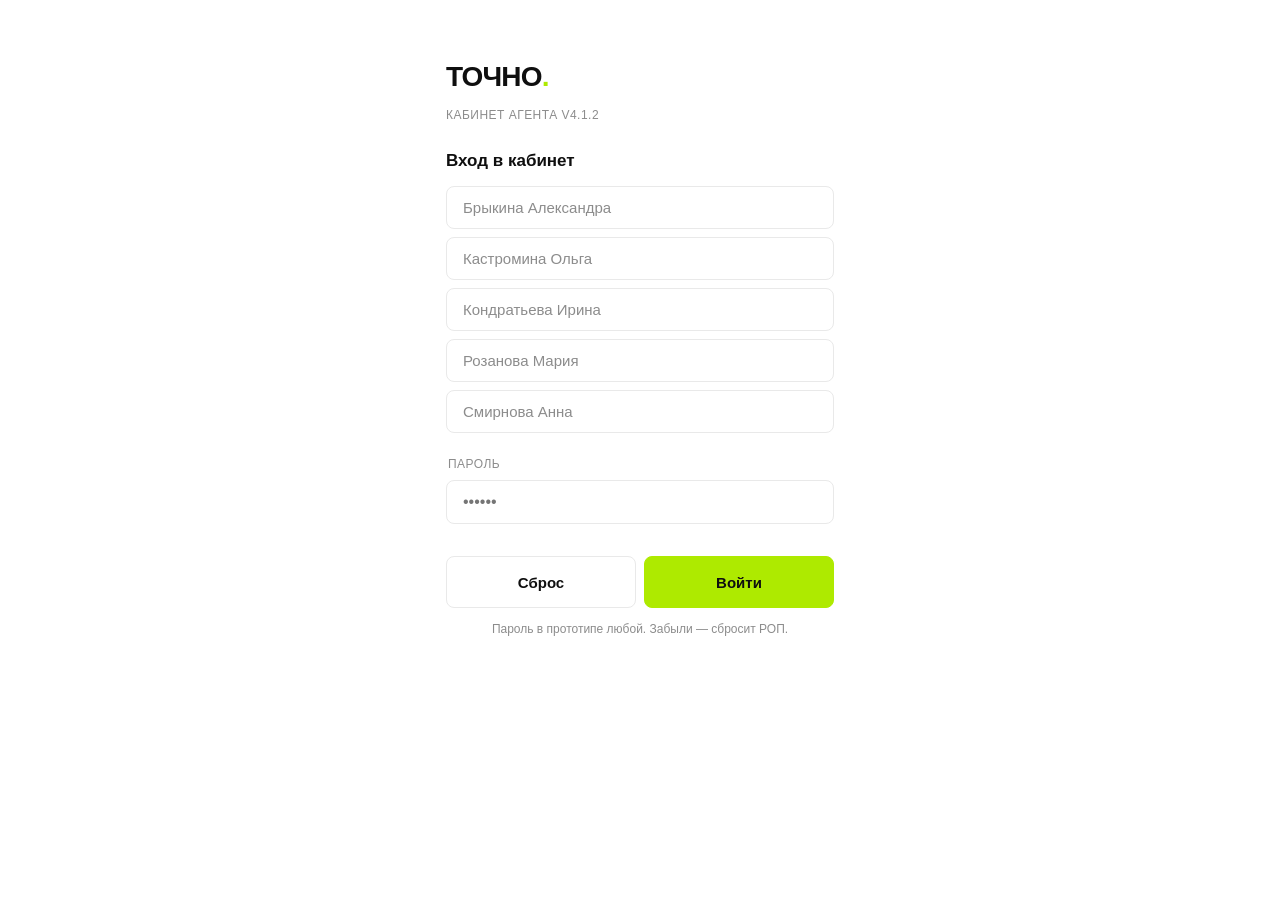
==== commit 2c9083b8: "5.1" ====
--- a/agent.html
+++ b/agent.html
@@ -43,17 +43,8 @@
 .big{font-size:var(--t1);font-weight:600;letter-spacing:-.03em;line-height:1.15}
 .big small{display:block;font-size:var(--t4);font-weight:400;color:var(--mute);letter-spacing:0;margin-top:var(--s2)}
 
-/* ---------- шапка ---------- */
-.hdr{display:flex;justify-content:space-between;align-items:flex-start;gap:var(--s3);
-  padding-bottom:var(--s3);border-bottom:1px solid var(--line);margin-bottom:var(--s4)}
-.mark{font-size:20px;font-weight:600;letter-spacing:-.03em;line-height:1}
-.mark i{font-style:normal;color:var(--lime)}
-.mark small{display:block;font-size:var(--t4);color:var(--mute);font-weight:400;margin-top:6px;letter-spacing:.04em;text-transform:uppercase}
-.who{display:flex;flex-direction:column;align-items:flex-end;gap:var(--s1);text-align:right}
-.who b{font-size:var(--t3);font-weight:600}
-.who .dt{font-size:var(--t4);color:var(--mute)}
-.role{font-size:var(--t4);font-weight:600;background:var(--lime);color:var(--on-lime);
-  padding:2px var(--s2);border-radius:var(--r);letter-spacing:.04em;text-transform:uppercase}
+
+.role{font-size:var(--t4);color:var(--mute);font-weight:400;background:none;padding:0;text-transform:none;letter-spacing:0}
 
 /* ---------- кнопки ---------- */
 .btn{width:100%;height:52px;border:1px solid var(--line);background:var(--bg);color:var(--ink);
@@ -91,8 +82,10 @@
 .bar i{display:block;height:100%;background:var(--lime)}
 
 /* ---------- строка «ключ — значение» ---------- */
-.kv{display:grid;grid-template-columns:1fr 76px 48px;align-items:baseline;gap:var(--s2);
+.kv{display:grid;grid-template-columns:minmax(0,1fr) max-content max-content;align-items:baseline;gap:var(--s3);
   padding:var(--s3) 0;border-bottom:1px solid var(--line);font-size:var(--t3)}
+.kv>*{white-space:nowrap}
+.kv span:first-child{overflow:hidden;text-overflow:ellipsis}
 .kv.two{grid-template-columns:1fr auto}
 .kv:last-child{border-bottom:0}
 .kv span:first-child{color:var(--mute)}
@@ -121,8 +114,13 @@
 /* ---------- сворачиваемые блоки ---------- */
 details{border:1px solid var(--line);border-radius:var(--r);margin-bottom:var(--s2);overflow:hidden}
 details[open]{border-color:var(--ink)}
-summary{list-style:none;cursor:pointer;padding:var(--s3) var(--s4);display:flex;align-items:center;
-  gap:var(--s2);font-size:var(--t2);font-weight:600}
+summary{list-style:none;cursor:pointer;padding:var(--s3) var(--s4);display:grid;
+  grid-template-columns:auto 1fr auto;align-items:center;gap:var(--s3);font-size:var(--t2);font-weight:600}
+summary .cnt{margin:0;text-align:center;font-size:var(--t4);color:var(--mute);font-weight:400}
+summary .arw{display:inline-flex;align-items:center;height:32px;padding:0 var(--s3);border-radius:var(--pill);
+  background:var(--soft);color:var(--ink);font-size:var(--t4);font-weight:600;white-space:nowrap}
+details[open]>summary .arw::after{content:'свернуть'}
+details:not([open])>summary .arw::after{content:'развернуть'}
 summary::-webkit-details-marker{display:none}
 summary .cnt{margin-left:auto;font-size:var(--t4);color:var(--mute);font-weight:400}
 summary .arw{display:none}
@@ -160,7 +158,7 @@
 .ovl{position:fixed;inset:0;z-index:40;display:none;align-items:flex-end;
   background:rgba(15,15,15,.4);backdrop-filter:blur(6px);-webkit-backdrop-filter:blur(6px)}
 .ovl.on{display:flex}
-.sheet{width:100%;max-width:560px;margin:0 auto;height:92vh;overflow-y:auto;-webkit-overflow-scrolling:touch;
+.sheet{width:100%;max-width:560px;margin:0 auto;height:92vh;height:92dvh;overflow-y:auto;-webkit-overflow-scrolling:touch;
   background:var(--bg);border-radius:16px 16px 0 0;padding:var(--s5) var(--s4) 0;
   display:flex;flex-direction:column}
 .sheet h3{margin:0 0 var(--s1);font-size:var(--t1);font-weight:600;letter-spacing:-.03em;line-height:1.15}
@@ -170,14 +168,16 @@
 .sbtn .btn{margin:0}
 
 /* ---------- мастер ---------- */
-.wiz{position:fixed;inset:0;z-index:30;display:none;overflow-y:auto;background:var(--bg)}
-.wiz.on{display:block}
-.wiz .in{max-width:560px;margin:0 auto;padding:var(--s4) var(--s4) 210px}
+.wiz{position:fixed;inset:0;z-index:30;display:none;background:var(--bg);flex-direction:column}
+.wiz.on{display:flex}
+.wiz{height:100vh;height:100dvh}
+.wizscroll{flex:1;overflow-y:auto;-webkit-overflow-scrolling:touch;min-height:0}
+.wiz .in{max-width:560px;margin:0 auto;padding:var(--s4) var(--s4) var(--s5)}
 .wtitle{font-size:var(--t1);font-weight:600;letter-spacing:-.03em;line-height:1.15;margin:0 0 var(--s1)}
 .steps{display:grid;grid-template-columns:repeat(3,1fr);gap:var(--s1);margin-bottom:var(--s4)}
 .steps div{height:3px;border-radius:var(--pill);background:var(--soft)}
 .steps div.on{background:var(--lime)}
-.wizbar{position:fixed;left:0;right:0;bottom:0;background:var(--bg);border-top:1px solid var(--line);
+.wizbar{flex:none;background:var(--bg);border-top:1px solid var(--line);
   padding:var(--s3) var(--s4) calc(var(--s3) + env(safe-area-inset-bottom))}
 .wizbar .in{max-width:560px;margin:0 auto;display:grid;grid-template-columns:1fr 1fr;gap:var(--s2)}
 .wizbar .btn{margin:0}
@@ -201,10 +201,10 @@
 
 
 /* ---------- шапка: обёртка ряда ---------- */
-.hdr{display:block}
-.hdr .row{display:flex;justify-content:space-between;align-items:flex-start;gap:var(--s3)}
-.who span{font-size:var(--t4);color:var(--mute)}
-.who .role{color:var(--on-lime)}
+
+
+
+.who .role{font-size:var(--t4);color:var(--mute);font-weight:400;background:none;padding:0;text-transform:none;letter-spacing:0}
 
 /* ---------- строка дела: две строки × три столбца ---------- */
 .task{width:100%;display:grid;grid-template-columns:40px 58px 1fr auto;gap:var(--s3);align-items:center;
@@ -226,12 +226,40 @@
 .st.ok{background:var(--lime);color:var(--on-lime)}
 .st.no{background:rgba(224,58,47,.12);color:var(--alarm)}
 .st.mv{background:var(--soft);color:var(--mute)}
+
+/* ---------- шапка: три столбца, две строки ---------- */
+.hdr{display:block;padding-bottom:var(--s3);border-bottom:1px solid var(--line);margin-bottom:var(--s4)}
+.hdr .row{display:grid;grid-template-columns:auto 1fr auto;align-items:start;gap:var(--s3)}
+.hdr .col{min-width:0}
+.hdr .col.mid{text-align:center}
+.hdr .col.end{text-align:right}
+.hdr .top{font-size:20px;font-weight:600;letter-spacing:-.03em;line-height:1.1;white-space:nowrap}
+.hdr .top i{font-style:normal;color:var(--lime)}
+.hdr .top.role{font-size:var(--t3);font-weight:600;color:var(--ink);letter-spacing:-.01em}
+.hdr .top.name{font-size:var(--t3);font-weight:600}
+.hdr .bot{font-size:var(--t4);color:var(--mute);line-height:1.3;margin-top:4px;white-space:nowrap}
+.task.noic{grid-template-columns:1fr auto}
+.task.tap{cursor:pointer}
+.task .c span.wrap{white-space:normal}
+
+/* ---------- общее: вход, шторка, скролл ---------- */
+.login{max-width:420px;margin:0 auto;padding:56px var(--s4) 40px;display:flex;flex-direction:column;min-height:100dvh}
+.login .mark{font-size:var(--t1);font-weight:600;letter-spacing:-.03em;margin-bottom:var(--s2)}
+.login .mark i{font-style:normal;color:var(--lime)}
+.login .sub{font-size:var(--t4);color:var(--mute);text-transform:uppercase;letter-spacing:.04em;margin-bottom:var(--s5)}
+.login h2{font-size:var(--t2);font-weight:600;margin:0 0 var(--s3)}
+.login .sbtn{position:static;margin-top:var(--s4);padding-bottom:0}
+.login .note{margin-top:var(--s3);padding-bottom:var(--s5)}
+body.locked{overflow:hidden;position:fixed;width:100%}
+summary .arw{display:inline-flex;align-items:center;height:32px;padding:0 var(--s3);border-radius:var(--pill);
+  background:var(--soft);color:var(--ink);font-size:var(--t4);font-weight:600;white-space:nowrap}
+.st{height:32px;padding:0 var(--s3);font-size:var(--t4);font-weight:600;border-radius:var(--pill)}
 </style>
 </head>
 <body>
 <div id="root"></div>
 <div class="ovl" id="ovl" onclick="if(event.target===this)closeSheet()"><div class="sheet" id="sheet"></div></div>
-<div class="wiz" id="wiz"><div class="in" id="wizin"></div><div class="wizbar"><div class="in" id="wizbar"></div></div></div>
+<div class="wiz" id="wiz"><div class="wizscroll"><div class="in" id="wizin"></div></div><div class="wizbar"><div class="in" id="wizbar"></div></div></div>
 
 <script>
 /* ================= иконки ================= */
@@ -257,7 +285,7 @@
 function ic(n,s){ s=s||26; return '<svg viewBox="0 0 24 24" width="'+s+'" height="'+s+'" fill="none" stroke="currentColor" stroke-width="2" stroke-linecap="round" stroke-linejoin="round" style="display:block">'+(IC[n]||'')+'</svg>'; }
 
 /* ================= хранилище ================= */
-var KEY='topf-agent-v21', mem=null;
+var KEY='topf-agent-v41', mem=null;
 function save(){ var s=JSON.stringify(state); try{ localStorage.setItem(KEY,s);}catch(e){ mem=s; } }
 function load(){ var s=null; try{ s=localStorage.getItem(KEY);}catch(e){ s=mem; } if(!s)s=mem;
   if(!s) return null; try{ return JSON.parse(s);}catch(e){ return null; } }
@@ -333,6 +361,68 @@
 function monthNom(){ var d=new Date(); return ['Январь','Февраль','Март','Апрель','Май','Июнь','Июль','Август','Сентябрь','Октябрь','Ноябрь','Декабрь'][d.getMonth()]; }
 function money(n){ return Number(n||0).toLocaleString('ru-RU')+' ₽'; }
 function esc(s){ return String(s==null?'':s).replace(/[<>&]/g,function(c){return {'<':'&lt;','>':'&gt;','&':'&amp;'}[c];}); }
+
+/* ================= генератор истории ================= */
+function _rnd(seed){ return function(){ seed=(seed*1664525+1013904223)%4294967296; return seed/4294967296; }; }
+function _iso(y,m,d){ return y+'-'+('0'+m).slice(-2)+'-'+('0'+d).slice(-2); }
+function _dow(dstr){ return new Date(dstr+'T00:00:00').getDay(); }
+function _monday(dstr){ var d=new Date(dstr+'T00:00:00'), sh=(d.getDay()+6)%7; d.setDate(d.getDate()-sh); return d.toISOString().slice(0,10); }
+var MNAMES=['январь','февраль','март','апрель','май','июнь','июль','август','сентябрь','октябрь','ноябрь','декабрь'];
+
+/* дни: с 1 августа по вчера · выходные не сдаются, пятница закрывает три дня */
+function histDays(seedNum,scale){
+  var r=_rnd(seedNum), out=[], today=new Date(), end=new Date(Date.now()-864e5);
+  var cur=new Date(today.getFullYear(),7,1);
+  while(cur<=end){
+    var ds=cur.toISOString().slice(0,10), dw=cur.getDay();
+    if(dw!==0&&dw!==6){
+      var wk=(dw===5?2.2:1); // пятница закрывает выходные
+      var c={
+        pokaz: Math.round((0.6+r()*1.2)*scale*wk),
+        ocenka:Math.round((0.5+r()*1.0)*scale*wk),
+        vstr:  Math.round((0.4+r()*1.0)*scale*wk),
+        rekl:  Math.round((0.2+r()*0.5)*scale*wk),
+        pd:    scale<=1.2 ? (r()<0.22*scale?1:0) : Math.round((0.12+r()*0.22)*scale*wk),
+        sdelka:scale<=1.2 ? (r()<0.16*scale?1:0) : Math.round((0.08+r()*0.16)*scale*wk),
+        leads: Math.round((1.5+r()*2.5)*scale*wk)
+      };
+      var plan=c.pokaz+c.ocenka+c.vstr+c.rekl+c.pd+c.sdelka+Math.round(r()*2);
+      var fact=c.pokaz+c.ocenka+c.vstr+c.rekl+c.pd+c.sdelka;
+      out.push({date:ds,cls:c,plan:Math.max(plan,fact),fact:fact,
+        ref:r()<0.28?1:0, mv:r()<0.35?1:0,
+        status:(r()<0.12?'extra':'accepted'), sum:c.pd*Math.round(85+r()*45)*1000});
+    }
+    cur.setDate(cur.getDate()+1);
+  }
+  return out;
+}
+function _agg(days){
+  var a={sdelka:0,pd:0,pokaz:0,ocenka:0,vstr:0,rekl:0,leads:0,plan:0,fact:0,ref:0,mv:0,sum:0};
+  for(var i=0;i<days.length;i++){ var d=days[i];
+    for(var k in d.cls) a[k]+=d.cls[k];
+    a.plan+=d.plan; a.fact+=d.fact; a.ref+=d.ref; a.mv+=d.mv; a.sum+=d.sum||0; }
+  return a;
+}
+function histWeeks(days,normW,mult){
+  var by={}, out=[];
+  for(var i=0;i<days.length;i++){ var m=_monday(days[i].date); (by[m]=by[m]||[]).push(days[i]); }
+  for(var mk in by){ var a=_agg(by[mk]), w={};
+    for(var k in normW) w[k]=(a[k]||0)+'/'+(normW[k]*(mult||1));
+    var last=by[mk][by[mk].length-1].date;
+    out.push({kind:'week',date:mk,label:'Неделя '+ru(mk)+' – '+ru(last),w:w,sum:a.sum,plan:a.plan,fact:a.fact,ref:a.ref,mv:a.mv,leads:a.leads});
+  }
+  out.sort(function(x,y){ return x.date<y.date?1:-1; }); return out;
+}
+function histMonths(days,normM,mult){
+  var by={}, out=[];
+  for(var i=0;i<days.length;i++){ var m=days[i].date.slice(0,7); (by[m]=by[m]||[]).push(days[i]); }
+  for(var mk in by){ var a=_agg(by[mk]), w={};
+    for(var k in normM) w[k]=(a[k]||0)+'/'+(normM[k]*(mult||1));
+    out.push({kind:'month',date:mk+'-01',label:MNAMES[parseInt(mk.slice(5,7),10)-1].replace(/^./,function(c){return c.toUpperCase();}),
+      w:w,sum:a.sum,plan:a.plan,fact:a.fact,ref:a.ref,mv:a.mv,leads:a.leads});
+  }
+  out.sort(function(x,y){ return x.date<y.date?1:-1; }); return out;
+}
 
 /* ================= данные ================= */
 function history(){
@@ -386,14 +476,14 @@
               {id:22,text:'Сделать предложение по цене Маргарите',date:t,done:null,why:''}],
     leads:[{date:plus(-2),n:4},{date:plus(-3),n:5}],
     leadsY:null,
-    reports:[
-      {date:plus(-1),label:'Вчера',kind:'day',status:'accepted',plan:5,fact:4,leads:5},
-      {date:plus(-2),label:'Позавчера',kind:'day',status:'extra',plan:6,fact:6,leads:4,note:'Принят с задачей: разобрать портфель'},
-      {date:plus(-7),label:'Прошлая неделя',kind:'week',status:'auto',
-       w:{pd:'1/1',sdelka:'0/1',pokaz:'12/5',ocenka:'3/4',vstr:'5/4',rekl:'2/2',leads:'24/6'}},
-      {date:plus(-30),label:'Прошлый месяц',kind:'month',status:'auto',
-       w:{pd:'4/4',sdelka:'3/3',pokaz:'41/20',ocenka:'12/16',vstr:'18/16',rekl:'9/6',leads:'58/24'}}
-    ],
+    reports:(function(){
+      var wn={sdelka:1,pd:1,pokaz:5,ocenka:5,vstr:5,rekl:2,leads:10};
+      var mn={sdelka:4,pd:4,pokaz:20,ocenka:20,vstr:20,rekl:8,leads:40};
+      var days=histDays(20260801,1), out=[];
+      for(var i=days.length-1;i>=0;i--){ var d=days[i];
+        out.push({kind:'day',date:d.date,label:rud(d.date),plan:d.plan,fact:d.fact,ref:d.ref,mv:d.mv,leads:d.cls.leads,status:d.status}); }
+      return out.concat(histWeeks(days,wn)).concat(histMonths(days,mn));
+    })(),
     today:{sent:false,status:null,at:null}
   };
 }
@@ -502,23 +592,21 @@
            : nav==='fc'   ? fcHTML()
            : meHTML();
   r.innerHTML='<div class="app">'+hdrHTML()+body+
-    '<div class="foot">ТОЧНО. · кабинет агента v4.0.4 · прототип<br>Данные хранятся только на этом устройстве.<br>'+
+    '<div class="foot">ТОЧНО. · кабинет агента v4.1.2 · прототип<br>Данные хранятся только на этом устройстве.<br>'+
     '<button onclick="resetAll()">сбросить и начать заново</button></div></div>'+navHTML();
 }
 function navHTML(){
   var c=(nav==='yest'?'today':nav);
   return '<div class="bottom"><div class="in"><div class="nav">'+
-    nb(c,'today','list','Сегодня')+nb(c,'fut','future','Будущее')+nb(c,'past','past','Прошлое')+
-    nb(c,'fc','target','Прогноз')+nb(c,'me','chart','Моё')+'</div></div></div>';
+    nb(c,'today','list','Сегодня')+nb(c,'fc','target','Прогноз')+nb(c,'past','past','Прошлое')+
+    nb(c,'fut','future','Будущее')+nb(c,'me','chart','Моё')+'</div></div></div>';
 }
 function nb(c,k,i,n){ return '<button class="'+(c===k?'on':'')+'" onclick="go(\''+k+'\')"><b>'+ic(i,24)+'</b>'+n+'</button>'; }
 function go(k){ nav=k; render(); try{ window.scrollTo(0,0); }catch(e){} }
 
 function hdrHTML(){
   var st=state.today;
-  var h='<div class="hdr"><div class="row">'+
-    '<div class="mark">ТОЧНО<i>.</i><small>план / факт · v4.0.4</small></div>'+
-    '<div class="who"><b>'+esc(state.user)+'</b><span>'+rud(state.date)+'</span></div></div>';
+  var h='<div class="hdr"><div class="row">'+'<div class="col"><div class="top">ТОЧНО<i>.</i></div><div class="bot">план / факт</div></div>'+'<div class="col mid"><div class="top role">Агент</div><div class="bot">v4.1.2</div></div>'+'<div class="col end"><div class="top name">'+esc(state.user)+'</div><div class="bot">'+rud(state.date)+'</div></div>'+'</div>';
   if(nav==='today'||nav==='yest'){
     if(!st.sent){
       h+='<button class="btn pri submit" onclick="openWiz()">'+ic('send',20)+'Сдать план и факт</button>'+
@@ -542,7 +630,7 @@
   state.today.status=o[(i+1)%o.length]; save(); render(); }
 
 function loginHTML(){
-  var h='<div class="login"><div class="mark">ТОЧНО<i>.</i></div><div class="sub">план / факт · v4.0.0</div><h2>Вход в кабинет</h2>';
+  var h='<div class="login"><div class="mark">ТОЧНО<i>.</i></div><div class="sub">кабинет агента v4.1.2</div><h2>Вход в кабинет</h2>';
   for(var i=0;i<STAFF.length;i++)
     h+='<button class="pick'+(pickName===STAFF[i]?' on':'')+'" onclick="pickName=\''+STAFF[i]+'\';render()">'+STAFF[i]+'</button>';
   h+='<div class="lbl">Пароль</div><input type="password" id="pw" placeholder="••••••">'+
@@ -569,9 +657,9 @@
   var left=yestLeft();
   if(left&&!state.today.sent)
   h+='<button class="item'+(left?' alert':'')+'" onclick="go(\'yest\')">'+
-     '<div class="ic"'+(left?' style="color:var(--red)"':'')+'>'+ic(left?'alert':'ok')+'</div><div class="tx">'+
+     '<div class="ic"'+(left?' style="color:var(--alarm)"':'')+'>'+ic(left?'alert':'ok')+'</div><div class="tx">'+
      '<div class="tp">вчера · '+rud(state.dateY)+'</div><div class="nm">'+(left?'Не отмечено дел: '+left:'Все дела отмечены')+'</div>'+
-     '<div class="sub">'+(left?'нужно перед сдачей':'можно добавить то, что было вне плана')+'</div></div>'+
+     '<div class="sub">кабинет агента v4.1.2</div></div>'+
      '<span class="rt '+(left?'no':'ok')+'">открыть</span></button>';
 
   if(state.ropTasks.length){
@@ -580,7 +668,7 @@
       var right=rt.done===null?'<span class="rt wait">отметить</span>':(rt.done?'<span class="rt ok">сделано</span>':'<span class="rt no">не сделано</span>');
       h+='<button class="item'+(rt.done!==null?' done':'')+'" onclick="openRop('+rt.id+')"><div class="ic">'+ic('pin')+'</div>'+
          '<div class="tx"><div class="tp">от РОПа</div><div class="nm" style="white-space:normal">'+esc(rt.text)+'</div>'+
-         (rt.why?'<div class="sub">'+esc(rt.why)+'</div>':'')+'</div>'+right+'</button>';
+         (rt.why?'<div class="sub">кабинет агента v4.1.2</div>':'')+'</div>'+right+'</button>';
     }
   }
   h+='<div class="sec">Сегодня · '+rud(state.date)+'</div>';
@@ -590,8 +678,8 @@
   h+='<button class="btn" onclick="openAdd(state.date)">+ Добавить</button>'+
      '<button class="btn" onclick="openVague()">+ Найти</button>'+
      '<div class="hint" style="margin-top:10px">«Добавить» — когда объект и клиент известны. «Найти» — когда нужен ещё один показ или оценка, а кому — предстоит выяснить.</div>'+
-     '<div class="card" style="margin-top:14px;background:var(--surface)"><div class="t">Цитата дня</div>'+
-     '<div style="font-size:15px;color:var(--ink-2)">'+esc(quoteOfDay())+'</div></div>';
+     '<div class="card" style="margin-top:14px;background:var(--soft)"><div class="t">Цитата дня</div>'+
+     '<div style="font-size:15px;color:var(--mute)">'+esc(quoteOfDay())+'</div></div>';
   return h;
 }
 function itemHTML(it,mode){
@@ -616,7 +704,7 @@
 /* ================= ВЧЕРА ================= */
 function yestHTML(){
   var y=byDate(state.dateY), left=yestLeft();
-  var h='<div class="yest">'+'<div class="card"><div class="t">Факт за вчера · '+rud(state.dateY)+'</div>'+
+  var h=''+'<div class="card"><div class="t">Факт за вчера · '+rud(state.dateY)+'</div>'+
     '<div class="kv two"><span>Отмечено</span><b>'+(y.length-left)+' из '+y.length+'</b></div></div>';
   for(var i=0;i<y.length;i++) h+=itemHTML(y[i],'day');
   h+='<button class="btn" onclick="openAdd(state.dateY,true)">+ Что было вне плана</button>'+
@@ -639,22 +727,22 @@
 
 /* ================= ПРОШЛОЕ ================= */
 function pastHTML(){
-  var h='<div class="hint" style="margin:4px 4px 14px">Сданные отчёты. Правке не подлежат. Пятница закрывается вместе с выходными и сдаётся в понедельник. Недельный и месячный отчёты собираются автоматически.</div>';
-  for(var i=0;i<state.reports.length;i++){ var r=state.reports[i];
-    if(r.kind!=='day'){
-      h+='<button class="item" onclick="openReport('+i+')"><div class="ic">'+ic(r.kind==='week'?'week':'chart')+'</div><div class="tx">'+
-         '<div class="tp">'+(r.kind==='week'?'итог недели':'итог месяца')+' · автоматически</div><div class="nm">'+esc(r.label)+'</div>'+
-         '<div class="sub">задаток '+r.w.pd+' · показы '+r.w.pokaz+' · заявки '+r.w.leads+'</div></div>'+
-         '<span class="rt ok">отчёт</span></button>';
-    } else {
-      var st={accepted:['ok','принят'],extra:['mv','с задачами'],rejected:['no','не принят'],sent:['wait','ждёт']}[r.status]||['wait','—'];
-      h+='<button class="item" onclick="openReport('+i+')"><div class="ic">'+ic('ok')+'</div><div class="tx">'+
-         '<div class="tp">'+ru(r.date)+'</div><div class="nm">'+esc(r.label)+'</div>'+
-         '<div class="sub">план '+r.plan+' · факт '+r.fact+' · заявок '+r.leads+'</div></div>'+
-         '<span class="rt '+st[0]+'">'+st[1]+'</span></button>';
+  var h='<div class="hint" style="margin:0 4px 12px">Сданные отчёты. Правке не подлежат. Недельные и месячные собираются автоматически.</div>';
+  var grp=function(title,kind){
+    var l=[]; for(var i=0;i<state.reports.length;i++) if(state.reports[i].kind===kind) l.push(i);
+    if(!l.length) return '';
+    var x='<details'+(kind==='month'?' open':'')+'><summary><span>'+title+'</span><span class="cnt">'+l.length+'</span><span class="arw"></span></summary><div class="dbody">';
+    for(var j=0;j<l.length;j++){ var r=state.reports[l[j]];
+      var sub = kind==='day' ? 'сделано '+r.fact+' из '+r.plan+' · отказов '+(r.ref||0)+' · заявок '+(r.leads||0)
+              : 'задаток '+r.w.pd+' · показы '+r.w.pokaz+' · заявки '+r.w.leads;
+      var st  = kind==='day' ? '<span class="st '+(r.status==='extra'?'wait':'ok')+'">'+(r.status==='extra'?'с задачей':'принят')+'</span>'
+              : '<span class="st mv">открыть</span>';
+      x+='<div class="task noic tap" onclick="openReport('+l[j]+')"><div class="c"><b>'+(kind==='day'?ru(r.date):esc(r.label))+'</b>'+
+         '<span class="wrap">'+esc(sub)+'</span></div><div class="r">'+st+'</div></div>';
     }
-  }
-  return h;
+    return x+'</div></details>';
+  };
+  return h+grp('Ежемесячные','month')+grp('Еженедельные','week')+grp('Ежедневные','day');
 }
 function pctv(s){ var p=String(s).split('/'); return Math.round(p[0]/p[1]*100)+'%'; }
 function openReport(i){
@@ -692,14 +780,14 @@
   for(var i=0;i<s.items.length;i++){ var f=s.items[i];
     h+='<button class="item'+(f.status==='done'?' done':'')+'" onclick="openTask('+f.id+')"><div class="ic">'+ic('money')+'</div>'+
        '<div class="tx"><div class="tp">'+ru(f.date)+'</div><div class="nm">'+esc(f.obj||'без адреса')+'</div>'+
-       '<div class="sub">'+esc(f.cl)+' · '+money(f.sum)+'</div></div>'+
+       '<div class="sub">кабинет агента v4.1.2</div></div>'+
        (f.status==='done'?'<span class="rt ok">факт</span>':'<span class="rt wait">план</span>')+'</button>';
   }
   if(!s.items.length) h+='<div class="hint">В этом периоде задатков нет.</div>';
   if(s.ref.length){
-    h+='<div class="sec" style="color:var(--red)">Сорвалось · минус '+money(s.refSum)+'</div>';
+    h+='<div class="sec" style="color:var(--alarm)">Сорвалось · минус '+money(s.refSum)+'</div>';
     for(var r=0;r<s.ref.length;r++){ var f2=s.ref[r];
-      h+='<div class="item" style="border-left:3px solid var(--red)"><div class="ic" style="color:var(--red)">'+ic('money')+'</div>'+
+      h+='<div class="item" style="border-left:3px solid var(--alarm)"><div class="ic" style="color:var(--alarm)">'+ic('money')+'</div>'+
          '<div class="tx"><div class="tp">'+ru(f2.date)+' · '+esc(rname(f2.reason))+'</div>'+
          '<div class="nm">'+esc(f2.obj||'без адреса')+'</div>'+
          (f2.why?'<div class="sub" style="white-space:normal">«'+esc(f2.why)+'»</div>':'')+
@@ -998,11 +1086,13 @@
   if(step===0){
     var y=byDate(state.dateY), left=yestLeft();
     h+='<div class="wtitle">Факт за вчера</div><div class="sh">'+rud(state.dateY)+'</div>'+
-       '<button class="btn" style="margin-bottom:12px" onclick="openAdd(state.dateY,true)">+ Что было вне плана</button>';
+       '<div class="card"><span class="t">Новых заявок за вчера</span>'+
+       '<input type="number" inputmode="numeric" id="wLeads" value="'+wLeads+'" placeholder="0">'+
+       '<div class="hint" style="margin-bottom:0">Входящий поток, а не ваша работа. Нужен, чтобы считать, сколько заявок дошло до показа.</div></div>'+
+       '<button class="btn" style="margin-bottom:12px" onclick="openAdd(state.dateY,true)">+ Что было вне плана</button>'+
+       (left?'<div class="card" style="border-color:var(--alarm)"><b style="color:var(--alarm)">Не отмечено дел: '+left+'</b><div class="hint" style="margin:6px 0 0">Отметьте каждое — тогда откроется следующий шаг.</div></div>':'');
     for(var i=0;i<y.length;i++) h+=itemHTML(y[i],'day');
-    if(left) h+='<div class="hint" style="color:var(--red)">Не отмечено дел: '+left+'. Без этого сдать нельзя.</div>';
-    h+='<div class="lbl">Новых заявок за вчера</div><input type="number" inputmode="numeric" id="wLeads" value="'+wLeads+'" placeholder="0">'+
-       '<div class="hint">Входящий поток, а не ваша работа. Нужен, чтобы считать, сколько заявок дошло до показа.</div>';
+    if(left) h+='<div class="hint" style="color:var(--alarm)">Не отмечено дел: '+left+'. Без этого сдать нельзя.</div>';
     bar='<button class="btn" onclick="closeWiz()">Закрыть</button><button class="btn pri" onclick="wizNext()">Дальше</button>';
   }
   if(step===1){
@@ -1011,7 +1101,7 @@
     for(var j=0;j<t.length;j++) h+=itemHTML(t[j],'fut');
     h+='<button class="btn" onclick="openAdd(state.date)">+ Добавить</button>'+
        '<button class="btn ghost" onclick="openVague()">Назначить новое · без адреса</button>';
-    if(!t.length) h+='<div class="hint" style="color:var(--red)">План пустой. Добавьте хотя бы одно дело.</div>';
+    if(!t.length) h+='<div class="hint" style="color:var(--alarm)">План пустой. Добавьте хотя бы одно дело.</div>';
     bar='<button class="btn" onclick="wizBack()">Назад</button><button class="btn pri" onclick="wizNext()">Дальше</button>';
   }
   if(step===2){
@@ -1021,7 +1111,7 @@
        '<div class="kv two"><span>Месяц</span><b>'+money(sm.s)+' · '+sm.n+'</b></div></div>';
     for(var w=0;w<s.items.length;w++){ var f=s.items[w];
       h+='<button class="item" onclick="openTask('+f.id+')"><div class="ic">'+ic('money')+'</div><div class="tx">'+
-         '<div class="tp">'+ru(f.date)+'</div><div class="nm">'+esc(f.obj)+'</div><div class="sub">'+esc(f.cl)+'</div></div>'+
+         '<div class="tp">'+ru(f.date)+'</div><div class="nm">'+esc(f.obj)+'</div><div class="sub">кабинет агента v4.1.2</div></div>'+
          '<span class="rt ok">'+money(f.sum)+'</span></button>';
     }
     if(!s.items.length) h+='<div class="hint">На этой неделе задатков не запланировано.</div>';
@@ -1029,6 +1119,7 @@
        '<div class="hint">Подтвердите прогноз или добавьте объекты. В понедельник прогноз обязателен.</div>';
     bar='<button class="btn" onclick="wizBack()">Назад</button><button class="btn pri" onclick="wizDone()">Сдать</button>';
   }
+  var sc=document.querySelector('.wizscroll'); if(sc) sc.scrollTop=0;
   document.getElementById('wizin').innerHTML=h;
   document.getElementById('wizbar').innerHTML=bar;
   document.getElementById('wizbar').className='in'+(one?' one':'');
@@ -1050,7 +1141,9 @@
   state.today={sent:true,status:'sent',at:('0'+d.getHours()).slice(-2)+':'+('0'+d.getMinutes()).slice(-2)};
   var y=byDate(state.dateY), f=0;
   for(var i=0;i<y.length;i++) if(y[i].status==='done') f++;
-  state.reports.unshift({date:state.dateY,label:'Вчера · сдан только что',kind:'day',status:'sent',plan:y.length,fact:f,leads:state.leadsY});
+  var rf=0,mv=0;
+  for(var q=0;q<y.length;q++){ if(y[q].status==='refuse') rf++; else if(y[q].status==='moved') mv++; }
+  state.reports.unshift({date:state.dateY,label:rud(state.dateY),kind:'day',status:'sent',plan:y.length,fact:f,ref:rf,mv:mv,leads:state.leadsY});
   save(); closeWiz(); nav='today'; render();
 }
 
@@ -1065,8 +1158,11 @@
   document.body.appendChild(e);
   setTimeout(function(){ if(e.parentNode) e.parentNode.removeChild(e); },bad?2600:1800);
 }
-function sheet(h){ document.getElementById('sheet').innerHTML=h; document.getElementById('ovl').classList.add('on'); }
-function closeSheet(){ document.getElementById('ovl').classList.remove('on'); }
+function sheet(h){ document.getElementById('sheet').innerHTML=h; document.getElementById('ovl').classList.add('on');
+  document.body.classList.add('locked'); }
+function closeSheet(){ document.getElementById('ovl').classList.remove('on');
+  document.body.classList.remove('locked');
+  try{ window.scrollTo(0,0); }catch(e){} }
 function resetAll(){
   sheet('<h3>Сбросить прототип?</h3><div class="sh">данные вернутся к исходным</div>'+
     '<div class="hint">Все отметки, добавленные дела и сданные отчёты будут стёрты.</div>'+
